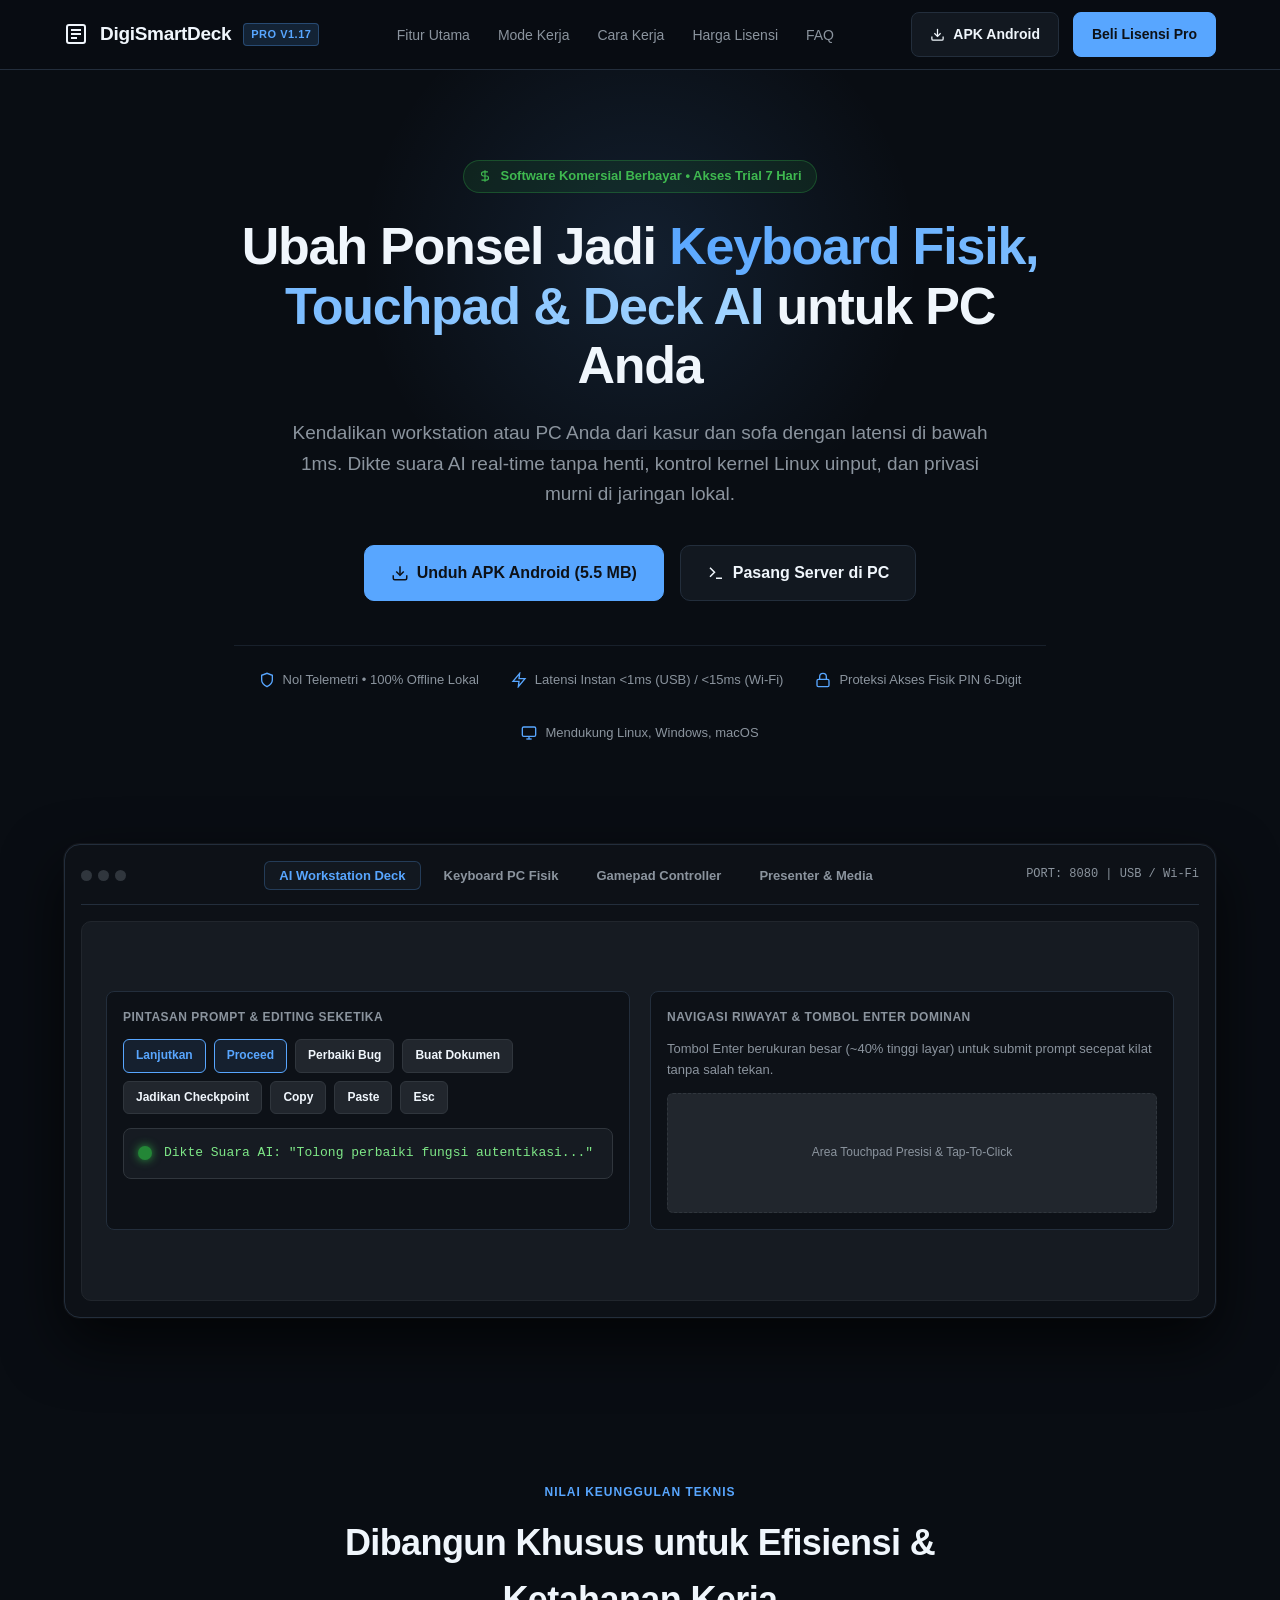
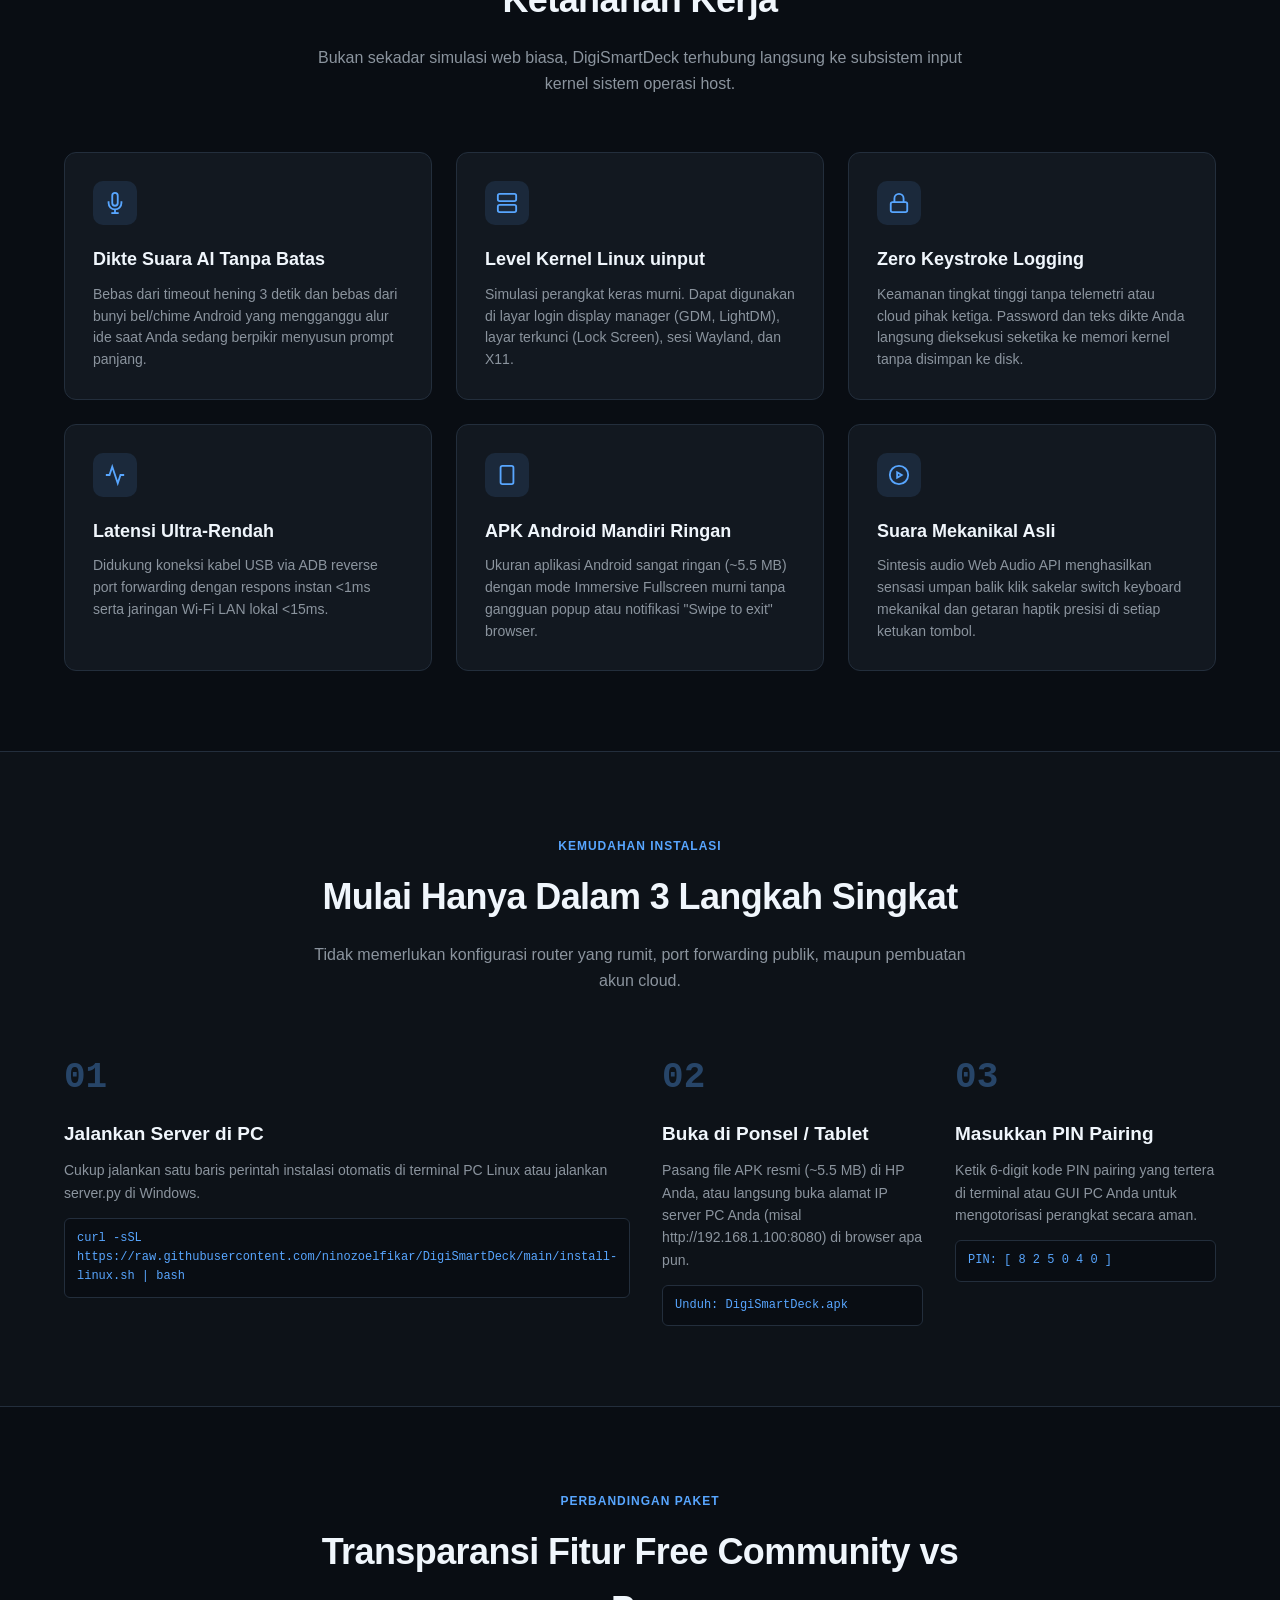
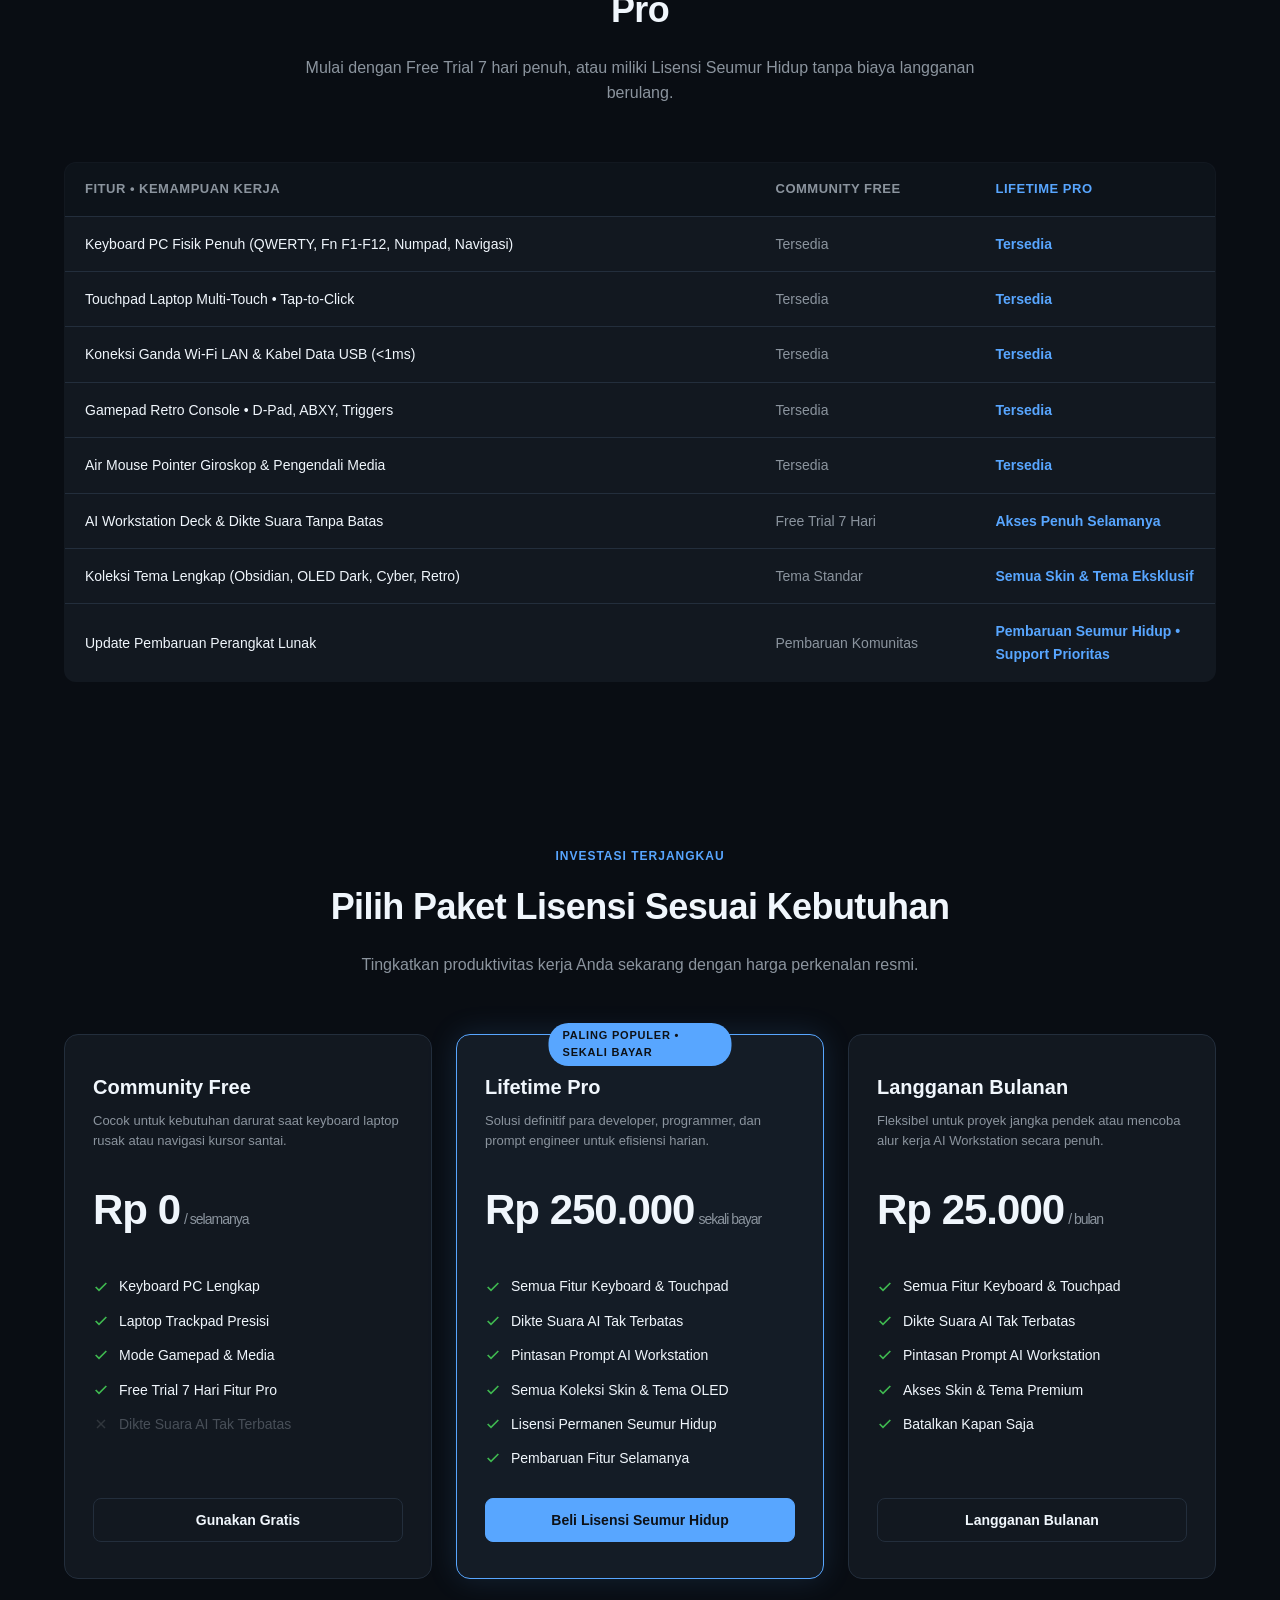
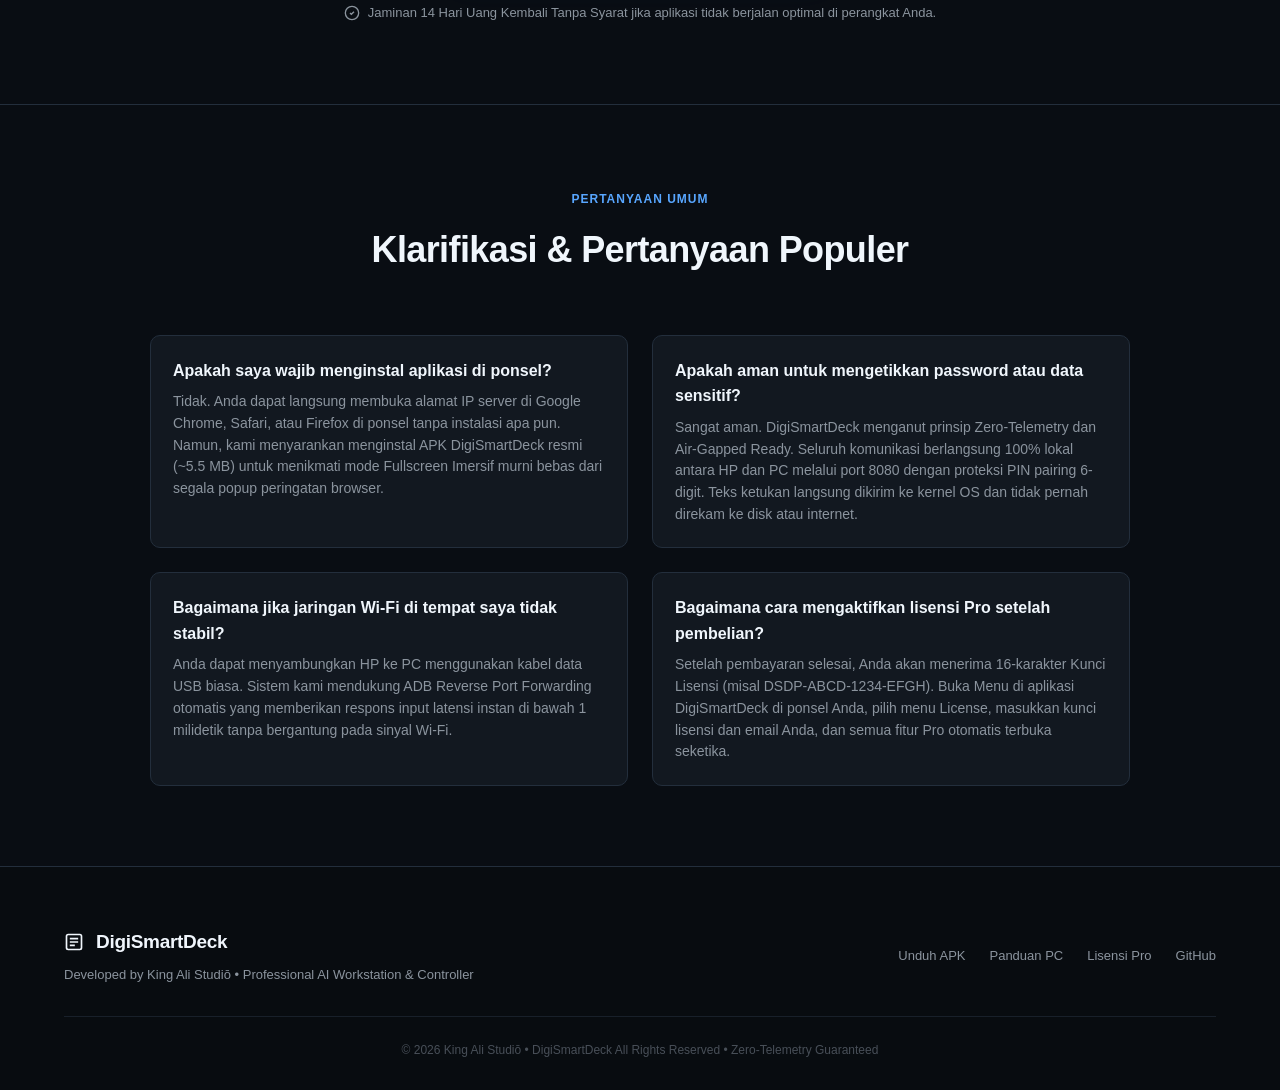
==== landing/index.html @ e86df698 "feat(landing): create commercial landing page and routes for MVP launch" ====
<!DOCTYPE html>
<html lang="id">
<head>
  <meta charset="utf-8">
  <meta name="viewport" content="width=device-width, initial-scale=1.0">
  <title>DigiSmartDeck - AI Workstation &amp; Hardware Controller PC</title>
  <meta name="description" content="Ubah ponsel dan tablet Anda menjadi keyboard fisik, trackpad presisi, gamepad, dan deck AI Workstation untuk PC dengan latensi di bawah 1ms.">
  <link rel="icon" type="image/png" href="/static/icon-192.png">
  <style>
    :root {
      --bg: #090d13;
      --bg-card: #121820;
      --bg-card-hover: #16202c;
      --bg-input: #0d131a;
      --border: #232e3c;
      --border-accent: rgba(88, 166, 255, 0.4);
      --text: #f0f6fc;
      --text-muted: #8b949e;
      --accent: #58a6ff;
      --accent-hover: #79b8ff;
      --accent-glow: rgba(88, 166, 255, 0.25);
      --success: #238636;
      --success-hover: #2ea043;
      --gold: #d29922;
      --font: -apple-system, BlinkMacSystemFont, "Segoe UI", Roboto, Helvetica, Arial, sans-serif;
      --font-mono: ui-monospace, SFMono-Regular, "SF Mono", Menlo, Consolas, monospace;
    }

    * {
      box-sizing: border-box;
      margin: 0;
      padding: 0;
    }

    body {
      background-color: var(--bg);
      color: var(--text);
      font-family: var(--font);
      line-height: 1.6;
      overflow-x: hidden;
      -webkit-font-smoothing: antialiased;
    }

    /* Container */
    .container {
      width: 100%;
      max-width: 1200px;
      margin: 0 auto;
      padding: 0 24px;
    }

    /* Navigation */
    .navbar {
      position: sticky;
      top: 0;
      z-index: 100;
      background: rgba(9, 13, 19, 0.85);
      backdrop-filter: blur(12px);
      border-bottom: 1px solid var(--border);
      height: 70px;
      display: flex;
      align-items: center;
    }

    .nav-inner {
      display: flex;
      justify-content: space-between;
      align-items: center;
      width: 100%;
    }

    .brand {
      display: flex;
      align-items: center;
      gap: 12px;
      text-decoration: none;
      color: var(--text);
      font-weight: 800;
      font-size: 19px;
      letter-spacing: -0.3px;
    }

    .brand-badge {
      font-size: 11px;
      font-weight: 700;
      text-transform: uppercase;
      background: rgba(88, 166, 255, 0.15);
      color: var(--accent);
      border: 1px solid rgba(88, 166, 255, 0.3);
      padding: 2px 7px;
      border-radius: 4px;
      letter-spacing: 0.5px;
    }

    .nav-links {
      display: flex;
      align-items: center;
      gap: 28px;
      list-style: none;
    }

    .nav-links a {
      color: var(--text-muted);
      text-decoration: none;
      font-size: 14px;
      font-weight: 500;
      transition: color 0.15s ease;
    }

    .nav-links a:hover {
      color: var(--text);
    }

    .nav-actions {
      display: flex;
      align-items: center;
      gap: 14px;
    }

    /* Buttons */
    .btn {
      display: inline-flex;
      align-items: center;
      justify-content: center;
      gap: 8px;
      font-size: 14px;
      font-weight: 600;
      border-radius: 8px;
      padding: 10px 18px;
      cursor: pointer;
      text-decoration: none;
      transition: all 0.15s ease;
      white-space: nowrap;
      border: 1px solid transparent;
    }

    .btn-primary {
      background: var(--accent);
      color: #0d1117;
      border-color: var(--accent);
    }

    .btn-primary:hover {
      background: var(--accent-hover);
      box-shadow: 0 0 16px var(--accent-glow);
    }

    .btn-success {
      background: var(--success);
      color: #ffffff;
      border-color: rgba(240, 246, 252, 0.1);
    }

    .btn-success:hover {
      background: var(--success-hover);
    }

    .btn-secondary {
      background: var(--bg-card);
      color: var(--text);
      border-color: var(--border);
    }

    .btn-secondary:hover {
      background: var(--bg-card-hover);
      border-color: #3b4b5e;
    }

    .btn-lg {
      padding: 14px 26px;
      font-size: 16px;
      border-radius: 10px;
    }

    /* Hero Section */
    .hero {
      padding: 90px 0 60px;
      text-align: center;
      position: relative;
    }

    .hero-glow {
      position: absolute;
      top: 0;
      left: 50%;
      transform: translateX(-50%);
      width: 700px;
      height: 380px;
      background: radial-gradient(circle, rgba(88, 166, 255, 0.12) 0%, rgba(9, 13, 19, 0) 70%);
      pointer-events: none;
      z-index: 0;
    }

    .hero-content {
      position: relative;
      z-index: 1;
      max-width: 860px;
      margin: 0 auto;
    }

    .hero-tag {
      display: inline-flex;
      align-items: center;
      gap: 8px;
      background: rgba(35, 134, 54, 0.15);
      border: 1px solid rgba(46, 160, 67, 0.35);
      color: #3fb950;
      padding: 5px 14px;
      border-radius: 20px;
      font-size: 13px;
      font-weight: 600;
      margin-bottom: 24px;
    }

    .hero-title {
      font-size: 52px;
      line-height: 1.15;
      font-weight: 800;
      letter-spacing: -1.2px;
      margin-bottom: 22px;
    }

    .hero-title span {
      background: linear-gradient(135deg, #58a6ff 0%, #a5d6ff 100%);
      -webkit-background-clip: text;
      -webkit-text-fill-color: transparent;
    }

    .hero-desc {
      font-size: 19px;
      line-height: 1.6;
      color: var(--text-muted);
      margin-bottom: 36px;
      max-width: 720px;
      margin-left: auto;
      margin-right: auto;
    }

    .hero-cta-group {
      display: flex;
      align-items: center;
      justify-content: center;
      gap: 16px;
      flex-wrap: wrap;
      margin-bottom: 44px;
    }

    .hero-trust-bar {
      display: flex;
      align-items: center;
      justify-content: center;
      gap: 32px;
      flex-wrap: wrap;
      padding-top: 24px;
      border-top: 1px solid rgba(35, 46, 60, 0.6);
    }

    .trust-item {
      display: flex;
      align-items: center;
      gap: 8px;
      font-size: 13px;
      font-weight: 500;
      color: var(--text-muted);
    }

    .trust-item svg {
      color: var(--accent);
      flex-shrink: 0;
    }

    /* Product Showcase Mockup */
    .showcase {
      padding: 40px 0 80px;
    }

    .mockup-container {
      background: #0d1117;
      border: 1px solid var(--border);
      border-radius: 16px;
      padding: 16px;
      box-shadow: 0 24px 60px rgba(0, 0, 0, 0.7), 0 0 0 1px rgba(255, 255, 255, 0.05);
      position: relative;
    }

    .mockup-header {
      display: flex;
      align-items: center;
      justify-content: space-between;
      border-bottom: 1px solid var(--border);
      padding-bottom: 14px;
      margin-bottom: 16px;
      flex-wrap: wrap;
      gap: 12px;
    }

    .mockup-dots {
      display: flex;
      gap: 6px;
    }

    .mockup-dot {
      width: 11px;
      height: 11px;
      border-radius: 50%;
      background: #30363d;
    }

    .mockup-tabs {
      display: flex;
      gap: 8px;
    }

    .mockup-tab-btn {
      background: transparent;
      border: 1px solid transparent;
      color: var(--text-muted);
      padding: 6px 14px;
      border-radius: 6px;
      font-size: 13px;
      font-weight: 600;
      cursor: pointer;
      transition: all 0.15s ease;
    }

    .mockup-tab-btn.active, .mockup-tab-btn:hover {
      background: var(--bg-card);
      border-color: var(--border);
      color: var(--text);
    }

    .mockup-tab-btn.active {
      color: var(--accent);
      border-color: var(--accent-glow);
    }

    .mockup-screen {
      background: #161b22;
      border: 1px solid #21262d;
      border-radius: 10px;
      padding: 24px;
      min-height: 380px;
      display: flex;
      flex-direction: column;
      justify-content: center;
    }

    .preview-card {
      display: none;
      animation: fadeIn 0.25s ease forwards;
    }

    .preview-card.active {
      display: block;
    }

    @keyframes fadeIn {
      from { opacity: 0; transform: translateY(6px); }
      to { opacity: 1; transform: translateY(0); }
    }

    /* Grid Mockup Layouts */
    .deck-grid-ai {
      display: grid;
      grid-template-columns: 1fr 1fr;
      gap: 20px;
    }

    .ai-col-box {
      background: #0d1117;
      border: 1px solid var(--border);
      border-radius: 8px;
      padding: 16px;
    }

    .ai-box-title {
      font-size: 12px;
      font-weight: 700;
      text-transform: uppercase;
      letter-spacing: 0.5px;
      color: var(--text-muted);
      margin-bottom: 12px;
    }

    .prompt-pills {
      display: flex;
      flex-wrap: wrap;
      gap: 8px;
    }

    .prompt-pill {
      background: #21262d;
      border: 1px solid #30363d;
      color: var(--text);
      font-size: 12px;
      font-weight: 600;
      padding: 6px 12px;
      border-radius: 6px;
    }

    .prompt-pill.accent {
      border-color: var(--accent);
      color: var(--accent);
      background: rgba(88, 166, 255, 0.1);
    }

    .voice-meter-box {
      display: flex;
      align-items: center;
      gap: 12px;
      background: #161b22;
      border: 1px solid #30363d;
      border-radius: 8px;
      padding: 14px;
      margin-top: 14px;
    }

    .voice-indicator {
      width: 14px;
      height: 14px;
      border-radius: 50%;
      background: #238636;
      box-shadow: 0 0 10px #2ea043;
    }

    .voice-text {
      font-size: 13px;
      font-family: var(--font-mono);
      color: #7ee787;
    }

    /* Value Pillars Section */
    .features-section {
      padding: 80px 0;
    }

    .section-header {
      text-align: center;
      max-width: 680px;
      margin: 0 auto 56px;
    }

    .section-badge {
      font-size: 12px;
      font-weight: 700;
      text-transform: uppercase;
      letter-spacing: 1px;
      color: var(--accent);
      margin-bottom: 12px;
      display: inline-block;
    }

    .section-title {
      font-size: 36px;
      font-weight: 800;
      letter-spacing: -0.6px;
      margin-bottom: 16px;
    }

    .section-desc {
      font-size: 16px;
      color: var(--text-muted);
    }

    .features-grid {
      display: grid;
      grid-template-columns: repeat(3, 1fr);
      gap: 24px;
    }

    .feature-card {
      background: var(--bg-card);
      border: 1px solid var(--border);
      border-radius: 12px;
      padding: 28px;
      transition: all 0.2s ease;
    }

    .feature-card:hover {
      background: var(--bg-card-hover);
      border-color: var(--border-accent);
      transform: translateY(-3px);
    }

    .feature-icon-wrapper {
      width: 44px;
      height: 44px;
      border-radius: 10px;
      background: rgba(88, 166, 255, 0.12);
      color: var(--accent);
      display: flex;
      align-items: center;
      justify-content: center;
      margin-bottom: 20px;
    }

    .feature-card-title {
      font-size: 18px;
      font-weight: 700;
      margin-bottom: 10px;
    }

    .feature-card-desc {
      font-size: 14px;
      color: var(--text-muted);
      line-height: 1.55;
    }

    /* How It Works */
    .steps-section {
      padding: 80px 0;
      background: #0d1218;
      border-top: 1px solid var(--border);
      border-bottom: 1px solid var(--border);
    }

    .steps-grid {
      display: grid;
      grid-template-columns: repeat(3, 1fr);
      gap: 32px;
    }

    .step-card {
      position: relative;
    }

    .step-number {
      font-size: 36px;
      font-weight: 900;
      color: rgba(88, 166, 255, 0.35);
      margin-bottom: 12px;
      font-family: var(--font-mono);
    }

    .step-title {
      font-size: 19px;
      font-weight: 700;
      margin-bottom: 10px;
    }

    .step-desc {
      font-size: 14px;
      color: var(--text-muted);
      margin-bottom: 14px;
    }

    .step-code {
      background: #090d13;
      border: 1px solid var(--border);
      border-radius: 6px;
      padding: 10px 12px;
      font-family: var(--font-mono);
      font-size: 12px;
      color: var(--accent);
      display: flex;
      align-items: center;
      justify-content: space-between;
    }

    /* Comparison Table */
    .matrix-section {
      padding: 80px 0;
    }

    .matrix-table {
      width: 100%;
      border-collapse: collapse;
      margin-top: 32px;
      background: var(--bg-card);
      border: 1px solid var(--border);
      border-radius: 12px;
      overflow: hidden;
    }

    .matrix-table th, .matrix-table td {
      padding: 16px 20px;
      text-align: left;
      border-bottom: 1px solid var(--border);
      font-size: 14px;
    }

    .matrix-table th {
      background: #0d131a;
      font-weight: 700;
      font-size: 13px;
      text-transform: uppercase;
      letter-spacing: 0.5px;
      color: var(--text-muted);
    }

    .matrix-table tr:last-child td {
      border-bottom: none;
    }

    .matrix-table .col-free {
      color: var(--text-muted);
      width: 220px;
    }

    .matrix-table .col-pro {
      color: var(--accent);
      font-weight: 600;
      width: 240px;
    }

    /* Pricing Section */
    .pricing-section {
      padding: 80px 0;
    }

    .pricing-grid {
      display: grid;
      grid-template-columns: repeat(3, 1fr);
      gap: 24px;
      align-items: stretch;
    }

    .pricing-card {
      background: var(--bg-card);
      border: 1px solid var(--border);
      border-radius: 14px;
      padding: 36px 28px;
      display: flex;
      flex-direction: column;
      position: relative;
      transition: all 0.2s ease;
    }

    .pricing-card.featured {
      border-color: var(--accent);
      box-shadow: 0 0 30px rgba(88, 166, 255, 0.15);
      background: #141c26;
    }

    .featured-badge {
      position: absolute;
      top: -12px;
      left: 50%;
      transform: translateX(-50%);
      background: var(--accent);
      color: #0d1117;
      font-size: 11px;
      font-weight: 800;
      text-transform: uppercase;
      letter-spacing: 0.8px;
      padding: 4px 14px;
      border-radius: 20px;
    }

    .pricing-plan-name {
      font-size: 20px;
      font-weight: 700;
      margin-bottom: 8px;
    }

    .pricing-plan-desc {
      font-size: 13px;
      color: var(--text-muted);
      margin-bottom: 24px;
      min-height: 40px;
    }

    .pricing-price {
      font-size: 42px;
      font-weight: 900;
      letter-spacing: -1px;
      margin-bottom: 4px;
      display: flex;
      align-items: baseline;
      gap: 4px;
    }

    .pricing-period {
      font-size: 14px;
      font-weight: 500;
      color: var(--text-muted);
    }

    .pricing-features {
      list-style: none;
      margin: 28px 0;
      display: flex;
      flex-direction: column;
      gap: 12px;
      flex-grow: 1;
    }

    .pricing-features li {
      display: flex;
      align-items: center;
      gap: 10px;
      font-size: 14px;
      color: var(--text);
    }

    .pricing-features li svg {
      color: #3fb950;
      flex-shrink: 0;
    }

    .pricing-features li.disabled {
      color: #484f58;
    }

    .pricing-features li.disabled svg {
      color: #30363d;
    }

    .guarantee-note {
      text-align: center;
      font-size: 13px;
      color: var(--text-muted);
      margin-top: 24px;
      display: flex;
      align-items: center;
      justify-content: center;
      gap: 8px;
    }

    /* FAQ Section */
    .faq-section {
      padding: 80px 0;
      border-top: 1px solid var(--border);
    }

    .faq-grid {
      display: grid;
      grid-template-columns: 1fr 1fr;
      gap: 24px;
      max-width: 980px;
      margin: 0 auto;
    }

    .faq-item {
      background: var(--bg-card);
      border: 1px solid var(--border);
      border-radius: 10px;
      padding: 22px;
    }

    .faq-question {
      font-size: 16px;
      font-weight: 700;
      margin-bottom: 8px;
      color: var(--text);
    }

    .faq-answer {
      font-size: 14px;
      color: var(--text-muted);
      line-height: 1.55;
    }

    /* Footer */
    .footer {
      background: #080c10;
      border-top: 1px solid var(--border);
      padding: 60px 0 30px;
    }

    .footer-inner {
      display: flex;
      justify-content: space-between;
      align-items: center;
      flex-wrap: wrap;
      gap: 20px;
      padding-bottom: 30px;
      border-bottom: 1px solid rgba(35, 46, 60, 0.6);
    }

    .footer-copy {
      font-size: 13px;
      color: var(--text-muted);
    }

    .footer-links {
      display: flex;
      gap: 24px;
    }

    .footer-links a {
      color: var(--text-muted);
      text-decoration: none;
      font-size: 13px;
      transition: color 0.15s ease;
    }

    .footer-links a:hover {
      color: var(--text);
    }

    .footer-bottom {
      padding-top: 24px;
      text-align: center;
      font-size: 12px;
      color: #484f58;
    }

    /* Responsive */
    @media (max-width: 900px) {
      .hero-title { font-size: 38px; }
      .features-grid { grid-template-columns: 1fr; }
      .steps-grid { grid-template-columns: 1fr; }
      .pricing-grid { grid-template-columns: 1fr; }
      .deck-grid-ai { grid-template-columns: 1fr; }
      .faq-grid { grid-template-columns: 1fr; }
      .nav-links { display: none; }
    }
  </style>
</head>
<body>

  <!-- Navigation -->
  <nav class="navbar">
    <div class="container nav-inner">
      <a href="/" class="brand">
        <svg width="24" height="24" viewBox="0 0 24 24" fill="none" stroke="currentColor" stroke-width="2"><rect width="18" height="18" x="3" y="3" rx="2"/><path d="M7 8h10M7 12h10M7 16h6"/></svg>
        DigiSmartDeck
        <span class="brand-badge">PRO V1.17</span>
      </a>

      <ul class="nav-links">
        <li><a href="#features">Fitur Utama</a></li>
        <li><a href="#modes">Mode Kerja</a></li>
        <li><a href="#cara-kerja">Cara Kerja</a></li>
        <li><a href="#pricing">Harga Lisensi</a></li>
        <li><a href="#faq">FAQ</a></li>
      </ul>

      <div class="nav-actions">
        <a href="/download/apk" class="btn btn-secondary" title="Unduh Aplikasi Android Resmi (~5.5 MB)">
          <svg width="15" height="15" viewBox="0 0 24 24" fill="none" stroke="currentColor" stroke-width="2"><path d="M21 15v4a2 2 0 0 1-2 2H5a2 2 0 0 1-2-2v-4"/><polyline points="7 10 12 15 17 10"/><line x1="12" x2="12" y1="15" y2="3"/></svg>
          APK Android
        </a>
        <a href="#pricing" class="btn btn-primary">
          Beli Lisensi Pro
        </a>
      </div>
    </div>
  </nav>

  <!-- Hero Section -->
  <header class="hero">
    <div class="hero-glow"></div>
    <div class="container hero-content">
      <div class="hero-tag">
        <svg width="14" height="14" viewBox="0 0 24 24" fill="none" stroke="currentColor" stroke-width="2"><path d="M12 2v20M17 5H9.5a3.5 3.5 0 0 0 0 7h5a3.5 3.5 0 0 1 0 7H6"/></svg>
        Software Komersial Berbayar &bull; Akses Trial 7 Hari
      </div>

      <h1 class="hero-title">
        Ubah Ponsel Jadi <span>Keyboard Fisik, Touchpad &amp; Deck AI</span> untuk PC Anda
      </h1>

      <p class="hero-desc">
        Kendalikan workstation atau PC Anda dari kasur dan sofa dengan latensi di bawah 1ms. Dikte suara AI real-time tanpa henti, kontrol kernel Linux uinput, dan privasi murni di jaringan lokal.
      </p>

      <div class="hero-cta-group">
        <a href="/download/apk" class="btn btn-primary btn-lg" id="btn-hero-apk">
          <svg width="18" height="18" viewBox="0 0 24 24" fill="none" stroke="currentColor" stroke-width="2"><path d="M21 15v4a2 2 0 0 1-2 2H5a2 2 0 0 1-2-2v-4"/><polyline points="7 10 12 15 17 10"/><line x1="12" x2="12" y1="15" y2="3"/></svg>
          Unduh APK Android (5.5 MB)
        </a>
        <a href="#cara-kerja" class="btn btn-secondary btn-lg">
          <svg width="18" height="18" viewBox="0 0 24 24" fill="none" stroke="currentColor" stroke-width="2"><polyline points="4 17 10 11 4 5"/><line x1="12" x2="20" y1="19" y2="19"/></svg>
          Pasang Server di PC
        </a>
      </div>

      <div class="hero-trust-bar">
        <div class="trust-item">
          <svg width="16" height="16" viewBox="0 0 24 24" fill="none" stroke="currentColor" stroke-width="2"><path d="M12 22s8-4 8-10V5l-8-3-8 3v7c0 6 8 10 8 10z"/></svg>
          Nol Telemetri &bull; 100% Offline Lokal
        </div>
        <div class="trust-item">
          <svg width="16" height="16" viewBox="0 0 24 24" fill="none" stroke="currentColor" stroke-width="2"><polygon points="13 2 3 14 12 14 11 22 21 10 12 10 13 2"/></svg>
          Latensi Instan &lt;1ms (USB) / &lt;15ms (Wi-Fi)
        </div>
        <div class="trust-item">
          <svg width="16" height="16" viewBox="0 0 24 24" fill="none" stroke="currentColor" stroke-width="2"><rect width="18" height="11" x="3" y="11" rx="2" ry="2"/><path d="M7 11V7a5 5 0 0 1 10 0v4"/></svg>
          Proteksi Akses Fisik PIN 6-Digit
        </div>
        <div class="trust-item">
          <svg width="16" height="16" viewBox="0 0 24 24" fill="none" stroke="currentColor" stroke-width="2"><rect width="20" height="14" x="2" y="3" rx="2"/><line x1="8" x2="16" y1="21" y2="21"/><line x1="12" x2="12" y1="17" y2="21"/></svg>
          Mendukung Linux, Windows, macOS
        </div>
      </div>
    </div>
  </header>

  <!-- Interactive Product Showcase -->
  <section class="showcase" id="modes">
    <div class="container">
      <div class="mockup-container">
        <div class="mockup-header">
          <div class="mockup-dots">
            <span class="mockup-dot"></span>
            <span class="mockup-dot"></span>
            <span class="mockup-dot"></span>
          </div>

          <div class="mockup-tabs">
            <button type="button" class="mockup-tab-btn active" data-tab="tab-ai">AI Workstation Deck</button>
            <button type="button" class="mockup-tab-btn" data-tab="tab-kb">Keyboard PC Fisik</button>
            <button type="button" class="mockup-tab-btn" data-tab="tab-game">Gamepad Controller</button>
            <button type="button" class="mockup-tab-btn" data-tab="tab-media">Presenter &amp; Media</button>
          </div>

          <div style="font-size:12px; color:var(--text-muted); font-family:var(--font-mono);">
            PORT: 8080 | USB / Wi-Fi
          </div>
        </div>

        <div class="mockup-screen">
          <!-- Tab 1: AI Workstation -->
          <div class="preview-card active" id="tab-ai">
            <div class="deck-grid-ai">
              <div class="ai-col-box">
                <div class="ai-box-title">Pintasan Prompt &amp; Editing Seketika</div>
                <div class="prompt-pills">
                  <span class="prompt-pill accent">Lanjutkan</span>
                  <span class="prompt-pill accent">Proceed</span>
                  <span class="prompt-pill">Perbaiki Bug</span>
                  <span class="prompt-pill">Buat Dokumen</span>
                  <span class="prompt-pill">Jadikan Checkpoint</span>
                  <span class="prompt-pill">Copy</span>
                  <span class="prompt-pill">Paste</span>
                  <span class="prompt-pill">Esc</span>
                </div>
                <div class="voice-meter-box">
                  <div class="voice-indicator"></div>
                  <div class="voice-text">Dikte Suara AI: "Tolong perbaiki fungsi autentikasi..."</div>
                </div>
              </div>

              <div class="ai-col-box" style="display:flex; flex-direction:column; justify-content:space-between;">
                <div>
                  <div class="ai-box-title">Navigasi Riwayat &amp; Tombol Enter Dominan</div>
                  <p style="font-size:13px; color:var(--text-muted); margin-bottom:12px;">
                    Tombol Enter berukuran besar (~40% tinggi layar) untuk submit prompt secepat kilat tanpa salah tekan.
                  </p>
                </div>
                <div style="background:#21262d; border-radius:6px; height:120px; border:1px dashed #30363d; display:flex; align-items:center; justify-content:center; color:var(--text-muted); font-size:12px;">
                  Area Touchpad Presisi &amp; Tap-To-Click
                </div>
              </div>
            </div>
          </div>

          <!-- Tab 2: Keyboard PC -->
          <div class="preview-card" id="tab-kb">
            <div style="text-align:center; padding:30px 10px;">
              <h3 style="font-size:20px; font-weight:700; margin-bottom:10px;">Tata Letak Keyboard Fisik PC 100% Lengkap</h3>
              <p style="font-size:14px; color:var(--text-muted); max-width:600px; margin:0 auto 20px;">
                Mencakup baris tombol fungsi F1 hingga F12, tombol panah navigasi, numpad angka akuntansi, tombol Ctrl, Alt, Win, Tab, Esc, dan Caps Lock status hardware.
              </p>
              <div style="display:inline-flex; gap:10px; flex-wrap:wrap; justify-content:center;">
                <span class="prompt-pill">F1 - F12 Function Row</span>
                <span class="prompt-pill">Numpad Angka Dedikasi</span>
                <span class="prompt-pill">Nav Cluster (Home, End, PgUp, PgDn)</span>
                <span class="prompt-pill">Kombinasi Ctrl+C, Ctrl+V, Alt+Tab</span>
              </div>
            </div>
          </div>

          <!-- Tab 3: Gamepad -->
          <div class="preview-card" id="tab-game">
            <div style="text-align:center; padding:30px 10px;">
              <h3 style="font-size:20px; font-weight:700; margin-bottom:10px;">Konsol Gamepad &bull; Respons Latensi Rendah</h3>
              <p style="font-size:14px; color:var(--text-muted); max-width:600px; margin:0 auto 20px;">
                D-Pad arah 8-way, tombol aksi ABXY, bumper L1/R1, trigger analog L2/R2, dan mode tembak cepat Turbo untuk emulator retro dan game PC.
              </p>
              <div style="display:inline-flex; gap:10px; flex-wrap:wrap; justify-content:center;">
                <span class="prompt-pill">D-Pad 8 Arah</span>
                <span class="prompt-pill">Tombol ABXY Responsif</span>
                <span class="prompt-pill">Shoulder Trigger L1/L2/R1/R2</span>
                <span class="prompt-pill">Mode Turbo Otomatis</span>
              </div>
            </div>
          </div>

          <!-- Tab 4: Presenter -->
          <div class="preview-card" id="tab-media">
            <div style="text-align:center; padding:30px 10px;">
              <h3 style="font-size:20px; font-weight:700; margin-bottom:10px;">Pointer Presentasi Gyro &amp; Pengendali Media PC</h3>
              <p style="font-size:14px; color:var(--text-muted); max-width:600px; margin:0 auto 20px;">
                Arahkan kursor mouse PC di udara cukup dengan menggerakkan HP (sensor giroskop). Kontrol slide PowerPoint/Keynote dan volume audio YouTube/Spotify.
              </p>
              <div style="display:inline-flex; gap:10px; flex-wrap:wrap; justify-content:center;">
                <span class="prompt-pill">Air Mouse Giroskop</span>
                <span class="prompt-pill">Navigasi Slide &bull; Layar Hitam (B)</span>
                <span class="prompt-pill">Volume, Mute, Play/Pause Media</span>
                <span class="prompt-pill">Canvas Drawing &bull; Anotasi Coretan</span>
              </div>
            </div>
          </div>
        </div>
      </div>
    </div>
  </section>

  <!-- Core Features / Value Pillars -->
  <section class="features-section" id="features">
    <div class="container">
      <div class="section-header">
        <span class="section-badge">Nilai Keunggulan Teknis</span>
        <h2 class="section-title">Dibangun Khusus untuk Efisiensi &amp; Ketahanan Kerja</h2>
        <p class="section-desc">Bukan sekadar simulasi web biasa, DigiSmartDeck terhubung langsung ke subsistem input kernel sistem operasi host.</p>
      </div>

      <div class="features-grid">
        <div class="feature-card">
          <div class="feature-icon-wrapper">
            <svg width="22" height="22" viewBox="0 0 24 24" fill="none" stroke="currentColor" stroke-width="2"><path d="M12 1a3 3 0 0 0-3 3v8a3 3 0 0 0 6 0V4a3 3 0 0 0-3-3z"/><path d="M19 10v2a7 7 0 0 1-14 0v-2"/><line x1="12" x2="12" y1="19" y2="23"/><line x1="8" x2="16" y1="23" y2="23"/></svg>
          </div>
          <h3 class="feature-card-title">Dikte Suara AI Tanpa Batas</h3>
          <p class="feature-card-desc">
            Bebas dari timeout hening 3 detik dan bebas dari bunyi bel/chime Android yang mengganggu alur ide saat Anda sedang berpikir menyusun prompt panjang.
          </p>
        </div>

        <div class="feature-card">
          <div class="feature-icon-wrapper">
            <svg width="22" height="22" viewBox="0 0 24 24" fill="none" stroke="currentColor" stroke-width="2"><rect width="20" height="8" x="2" y="2" rx="2" ry="2"/><rect width="20" height="8" x="2" y="14" rx="2" ry="2"/><line x1="6" x2="6.01" y1="6" y2="6"/><line x1="6" x2="6.01" y1="18" y2="18"/></svg>
          </div>
          <h3 class="feature-card-title">Level Kernel Linux uinput</h3>
          <p class="feature-card-desc">
            Simulasi perangkat keras murni. Dapat digunakan di layar login display manager (GDM, LightDM), layar terkunci (Lock Screen), sesi Wayland, dan X11.
          </p>
        </div>

        <div class="feature-card">
          <div class="feature-icon-wrapper">
            <svg width="22" height="22" viewBox="0 0 24 24" fill="none" stroke="currentColor" stroke-width="2"><rect width="18" height="11" x="3" y="11" rx="2" ry="2"/><path d="M7 11V7a5 5 0 0 1 10 0v4"/></svg>
          </div>
          <h3 class="feature-card-title">Zero Keystroke Logging</h3>
          <p class="feature-card-desc">
            Keamanan tingkat tinggi tanpa telemetri atau cloud pihak ketiga. Password dan teks dikte Anda langsung dieksekusi seketika ke memori kernel tanpa disimpan ke disk.
          </p>
        </div>

        <div class="feature-card">
          <div class="feature-icon-wrapper">
            <svg width="22" height="22" viewBox="0 0 24 24" fill="none" stroke="currentColor" stroke-width="2"><polyline points="22 12 18 12 15 21 9 3 6 12 2 12"/></svg>
          </div>
          <h3 class="feature-card-title">Latensi Ultra-Rendah</h3>
          <p class="feature-card-desc">
            Didukung koneksi kabel USB via ADB reverse port forwarding dengan respons instan &lt;1ms serta jaringan Wi-Fi LAN lokal &lt;15ms.
          </p>
        </div>

        <div class="feature-card">
          <div class="feature-icon-wrapper">
            <svg width="22" height="22" viewBox="0 0 24 24" fill="none" stroke="currentColor" stroke-width="2"><rect width="14" height="20" x="5" y="2" rx="2" ry="2"/><line x1="12" x2="12.01" y1="18" y2="18"/></svg>
          </div>
          <h3 class="feature-card-title">APK Android Mandiri Ringan</h3>
          <p class="feature-card-desc">
            Ukuran aplikasi Android sangat ringan (~5.5 MB) dengan mode Immersive Fullscreen murni tanpa gangguan popup atau notifikasi "Swipe to exit" browser.
          </p>
        </div>

        <div class="feature-card">
          <div class="feature-icon-wrapper">
            <svg width="22" height="22" viewBox="0 0 24 24" fill="none" stroke="currentColor" stroke-width="2"><circle cx="12" cy="12" r="10"/><path d="m10 15 5-3-5-3v6Z"/></svg>
          </div>
          <h3 class="feature-card-title">Suara Mekanikal Asli</h3>
          <p class="feature-card-desc">
            Sintesis audio Web Audio API menghasilkan sensasi umpan balik klik sakelar switch keyboard mekanikal dan getaran haptik presisi di setiap ketukan tombol.
          </p>
        </div>
      </div>
    </div>
  </section>

  <!-- How It Works -->
  <section class="steps-section" id="cara-kerja">
    <div class="container">
      <div class="section-header">
        <span class="section-badge">Kemudahan Instalasi</span>
        <h2 class="section-title">Mulai Hanya Dalam 3 Langkah Singkat</h2>
        <p class="section-desc">Tidak memerlukan konfigurasi router yang rumit, port forwarding publik, maupun pembuatan akun cloud.</p>
      </div>

      <div class="steps-grid">
        <div class="step-card">
          <div class="step-number">01</div>
          <h3 class="step-title">Jalankan Server di PC</h3>
          <p class="step-desc">Cukup jalankan satu baris perintah instalasi otomatis di terminal PC Linux atau jalankan server.py di Windows.</p>
          <div class="step-code">
            <span>curl -sSL https://raw.githubusercontent.com/ninozoelfikar/DigiSmartDeck/main/install-linux.sh | bash</span>
          </div>
        </div>

        <div class="step-card">
          <div class="step-number">02</div>
          <h3 class="step-title">Buka di Ponsel / Tablet</h3>
          <p class="step-desc">Pasang file APK resmi (~5.5 MB) di HP Anda, atau langsung buka alamat IP server PC Anda (misal http://192.168.1.100:8080) di browser apa pun.</p>
          <div class="step-code">
            <span>Unduh: DigiSmartDeck.apk</span>
          </div>
        </div>

        <div class="step-card">
          <div class="step-number">03</div>
          <h3 class="step-title">Masukkan PIN Pairing</h3>
          <p class="step-desc">Ketik 6-digit kode PIN pairing yang tertera di terminal atau GUI PC Anda untuk mengotorisasi perangkat secara aman.</p>
          <div class="step-code">
            <span>PIN: [ 8 2 5 0 4 0 ]</span>
          </div>
        </div>
      </div>
    </div>
  </section>

  <!-- Free vs Pro Comparison Matrix -->
  <section class="matrix-section">
    <div class="container">
      <div class="section-header">
        <span class="section-badge">Perbandingan Paket</span>
        <h2 class="section-title">Transparansi Fitur Free Community vs Pro</h2>
        <p class="section-desc">Mulai dengan Free Trial 7 hari penuh, atau miliki Lisensi Seumur Hidup tanpa biaya langganan berulang.</p>
      </div>

      <table class="matrix-table">
        <thead>
          <tr>
            <th>Fitur &bull; Kemampuan Kerja</th>
            <th class="col-free">Community Free</th>
            <th class="col-pro">Lifetime Pro</th>
          </tr>
        </thead>
        <tbody>
          <tr>
            <td>Keyboard PC Fisik Penuh (QWERTY, Fn F1-F12, Numpad, Navigasi)</td>
            <td class="col-free">Tersedia</td>
            <td class="col-pro">Tersedia</td>
          </tr>
          <tr>
            <td>Touchpad Laptop Multi-Touch &bull; Tap-to-Click</td>
            <td class="col-free">Tersedia</td>
            <td class="col-pro">Tersedia</td>
          </tr>
          <tr>
            <td>Koneksi Ganda Wi-Fi LAN &amp; Kabel Data USB (&lt;1ms)</td>
            <td class="col-free">Tersedia</td>
            <td class="col-pro">Tersedia</td>
          </tr>
          <tr>
            <td>Gamepad Retro Console &bull; D-Pad, ABXY, Triggers</td>
            <td class="col-free">Tersedia</td>
            <td class="col-pro">Tersedia</td>
          </tr>
          <tr>
            <td>Air Mouse Pointer Giroskop &amp; Pengendali Media</td>
            <td class="col-free">Tersedia</td>
            <td class="col-pro">Tersedia</td>
          </tr>
          <tr>
            <td>AI Workstation Deck &amp; Dikte Suara Tanpa Batas</td>
            <td class="col-free">Free Trial 7 Hari</td>
            <td class="col-pro">Akses Penuh Selamanya</td>
          </tr>
          <tr>
            <td>Koleksi Tema Lengkap (Obsidian, OLED Dark, Cyber, Retro)</td>
            <td class="col-free">Tema Standar</td>
            <td class="col-pro">Semua Skin &amp; Tema Eksklusif</td>
          </tr>
          <tr>
            <td>Update Pembaruan Perangkat Lunak</td>
            <td class="col-free">Pembaruan Komunitas</td>
            <td class="col-pro">Pembaruan Seumur Hidup &bull; Support Prioritas</td>
          </tr>
        </tbody>
      </table>
    </div>
  </section>

  <!-- Pricing Plans -->
  <section class="pricing-section" id="pricing">
    <div class="container">
      <div class="section-header">
        <span class="section-badge">Investasi Terjangkau</span>
        <h2 class="section-title">Pilih Paket Lisensi Sesuai Kebutuhan</h2>
        <p class="section-desc">Tingkatkan produktivitas kerja Anda sekarang dengan harga perkenalan resmi.</p>
      </div>

      <div class="pricing-grid">
        <!-- Community Tier -->
        <div class="pricing-card">
          <div class="pricing-plan-name">Community Free</div>
          <div class="pricing-plan-desc">Cocok untuk kebutuhan darurat saat keyboard laptop rusak atau navigasi kursor santai.</div>
          <div class="pricing-price">
            Rp 0
            <span class="pricing-period">/ selamanya</span>
          </div>

          <ul class="pricing-features">
            <li>
              <svg width="16" height="16" viewBox="0 0 24 24" fill="none" stroke="currentColor" stroke-width="2.5"><polyline points="20 6 9 17 4 12"/></svg>
              Keyboard PC Lengkap
            </li>
            <li>
              <svg width="16" height="16" viewBox="0 0 24 24" fill="none" stroke="currentColor" stroke-width="2.5"><polyline points="20 6 9 17 4 12"/></svg>
              Laptop Trackpad Presisi
            </li>
            <li>
              <svg width="16" height="16" viewBox="0 0 24 24" fill="none" stroke="currentColor" stroke-width="2.5"><polyline points="20 6 9 17 4 12"/></svg>
              Mode Gamepad &amp; Media
            </li>
            <li>
              <svg width="16" height="16" viewBox="0 0 24 24" fill="none" stroke="currentColor" stroke-width="2.5"><polyline points="20 6 9 17 4 12"/></svg>
              Free Trial 7 Hari Fitur Pro
            </li>
            <li class="disabled">
              <svg width="16" height="16" viewBox="0 0 24 24" fill="none" stroke="currentColor" stroke-width="2"><line x1="18" x2="6" y1="6" y2="18"/><line x1="6" x2="18" y1="6" y2="18"/></svg>
              Dikte Suara AI Tak Terbatas
            </li>
          </ul>

          <a href="/download/apk" class="btn btn-secondary" style="width:100%;">Gunakan Gratis</a>
        </div>

        <!-- Lifetime Pro Tier (Featured) -->
        <div class="pricing-card featured">
          <div class="featured-badge">Paling Populer &bull; Sekali Bayar</div>
          <div class="pricing-plan-name">Lifetime Pro</div>
          <div class="pricing-plan-desc">Solusi definitif para developer, programmer, dan prompt engineer untuk efisiensi harian.</div>
          <div class="pricing-price">
            Rp 250.000
            <span class="pricing-period">sekali bayar</span>
          </div>

          <ul class="pricing-features">
            <li>
              <svg width="16" height="16" viewBox="0 0 24 24" fill="none" stroke="currentColor" stroke-width="2.5"><polyline points="20 6 9 17 4 12"/></svg>
              Semua Fitur Keyboard &amp; Touchpad
            </li>
            <li>
              <svg width="16" height="16" viewBox="0 0 24 24" fill="none" stroke="currentColor" stroke-width="2.5"><polyline points="20 6 9 17 4 12"/></svg>
              Dikte Suara AI Tak Terbatas
            </li>
            <li>
              <svg width="16" height="16" viewBox="0 0 24 24" fill="none" stroke="currentColor" stroke-width="2.5"><polyline points="20 6 9 17 4 12"/></svg>
              Pintasan Prompt AI Workstation
            </li>
            <li>
              <svg width="16" height="16" viewBox="0 0 24 24" fill="none" stroke="currentColor" stroke-width="2.5"><polyline points="20 6 9 17 4 12"/></svg>
              Semua Koleksi Skin &amp; Tema OLED
            </li>
            <li>
              <svg width="16" height="16" viewBox="0 0 24 24" fill="none" stroke="currentColor" stroke-width="2.5"><polyline points="20 6 9 17 4 12"/></svg>
              Lisensi Permanen Seumur Hidup
            </li>
            <li>
              <svg width="16" height="16" viewBox="0 0 24 24" fill="none" stroke="currentColor" stroke-width="2.5"><polyline points="20 6 9 17 4 12"/></svg>
              Pembaruan Fitur Selamanya
            </li>
          </ul>

          <a href="https://mayar.link" target="_blank" rel="noopener" class="btn btn-primary" style="width:100%;">Beli Lisensi Seumur Hidup</a>
        </div>

        <!-- Monthly Pro Tier -->
        <div class="pricing-card">
          <div class="pricing-plan-name">Langganan Bulanan</div>
          <div class="pricing-plan-desc">Fleksibel untuk proyek jangka pendek atau mencoba alur kerja AI Workstation secara penuh.</div>
          <div class="pricing-price">
            Rp 25.000
            <span class="pricing-period">/ bulan</span>
          </div>

          <ul class="pricing-features">
            <li>
              <svg width="16" height="16" viewBox="0 0 24 24" fill="none" stroke="currentColor" stroke-width="2.5"><polyline points="20 6 9 17 4 12"/></svg>
              Semua Fitur Keyboard &amp; Touchpad
            </li>
            <li>
              <svg width="16" height="16" viewBox="0 0 24 24" fill="none" stroke="currentColor" stroke-width="2.5"><polyline points="20 6 9 17 4 12"/></svg>
              Dikte Suara AI Tak Terbatas
            </li>
            <li>
              <svg width="16" height="16" viewBox="0 0 24 24" fill="none" stroke="currentColor" stroke-width="2.5"><polyline points="20 6 9 17 4 12"/></svg>
              Pintasan Prompt AI Workstation
            </li>
            <li>
              <svg width="16" height="16" viewBox="0 0 24 24" fill="none" stroke="currentColor" stroke-width="2.5"><polyline points="20 6 9 17 4 12"/></svg>
              Akses Skin &amp; Tema Premium
            </li>
            <li>
              <svg width="16" height="16" viewBox="0 0 24 24" fill="none" stroke="currentColor" stroke-width="2.5"><polyline points="20 6 9 17 4 12"/></svg>
              Batalkan Kapan Saja
            </li>
          </ul>

          <a href="https://mayar.link" target="_blank" rel="noopener" class="btn btn-secondary" style="width:100%;">Langganan Bulanan</a>
        </div>
      </div>

      <div class="guarantee-note">
        <svg width="16" height="16" viewBox="0 0 24 24" fill="none" stroke="currentColor" stroke-width="2"><circle cx="12" cy="12" r="10"/><path d="m9 12 2 2 4-4"/></svg>
        Jaminan 14 Hari Uang Kembali Tanpa Syarat jika aplikasi tidak berjalan optimal di perangkat Anda.
      </div>
    </div>
  </section>

  <!-- FAQ Section -->
  <section class="faq-section" id="faq">
    <div class="container">
      <div class="section-header">
        <span class="section-badge">Pertanyaan Umum</span>
        <h2 class="section-title">Klarifikasi &amp; Pertanyaan Populer</h2>
      </div>

      <div class="faq-grid">
        <div class="faq-item">
          <h4 class="faq-question">Apakah saya wajib menginstal aplikasi di ponsel?</h4>
          <p class="faq-answer">
            Tidak. Anda dapat langsung membuka alamat IP server di Google Chrome, Safari, atau Firefox di ponsel tanpa instalasi apa pun. Namun, kami menyarankan menginstal APK DigiSmartDeck resmi (~5.5 MB) untuk menikmati mode Fullscreen Imersif murni bebas dari segala popup peringatan browser.
          </p>
        </div>

        <div class="faq-item">
          <h4 class="faq-question">Apakah aman untuk mengetikkan password atau data sensitif?</h4>
          <p class="faq-answer">
            Sangat aman. DigiSmartDeck menganut prinsip Zero-Telemetry dan Air-Gapped Ready. Seluruh komunikasi berlangsung 100% lokal antara HP dan PC melalui port 8080 dengan proteksi PIN pairing 6-digit. Teks ketukan langsung dikirim ke kernel OS dan tidak pernah direkam ke disk atau internet.
          </p>
        </div>

        <div class="faq-item">
          <h4 class="faq-question">Bagaimana jika jaringan Wi-Fi di tempat saya tidak stabil?</h4>
          <p class="faq-answer">
            Anda dapat menyambungkan HP ke PC menggunakan kabel data USB biasa. Sistem kami mendukung ADB Reverse Port Forwarding otomatis yang memberikan respons input latensi instan di bawah 1 milidetik tanpa bergantung pada sinyal Wi-Fi.
          </p>
        </div>

        <div class="faq-item">
          <h4 class="faq-question">Bagaimana cara mengaktifkan lisensi Pro setelah pembelian?</h4>
          <p class="faq-answer">
            Setelah pembayaran selesai, Anda akan menerima 16-karakter Kunci Lisensi (misal DSDP-ABCD-1234-EFGH). Buka Menu di aplikasi DigiSmartDeck di ponsel Anda, pilih menu License, masukkan kunci lisensi dan email Anda, dan semua fitur Pro otomatis terbuka seketika.
          </p>
        </div>
      </div>
    </div>
  </section>

  <!-- Footer -->
  <footer class="footer">
    <div class="container">
      <div class="footer-inner">
        <div>
          <div class="brand" style="margin-bottom:8px;">
            <svg width="20" height="20" viewBox="0 0 24 24" fill="none" stroke="currentColor" stroke-width="2"><rect width="18" height="18" x="3" y="3" rx="2"/><path d="M7 8h10M7 12h10M7 16h6"/></svg>
            DigiSmartDeck
          </div>
          <p class="footer-copy">Developed by King Ali Studiō &bull; Professional AI Workstation &amp; Controller</p>
        </div>

        <div class="footer-links">
          <a href="/download/apk">Unduh APK</a>
          <a href="#cara-kerja">Panduan PC</a>
          <a href="#pricing">Lisensi Pro</a>
          <a href="https://github.com/ninozoelfikar/DigiSmartDeck" target="_blank" rel="noopener">GitHub</a>
        </div>
      </div>

      <div class="footer-bottom">
        &copy; 2026 King Ali Studiō &bull; DigiSmartDeck All Rights Reserved &bull; Zero-Telemetry Guaranteed
      </div>
    </div>
  </footer>

  <!-- Interactive Tabs Script -->
  <script>
    document.querySelectorAll('.mockup-tab-btn').forEach(btn => {
      btn.addEventListener('click', () => {
        document.querySelectorAll('.mockup-tab-btn').forEach(b => b.classList.remove('active'));
        document.querySelectorAll('.preview-card').forEach(c => c.classList.remove('active'));
        btn.classList.add('active');
        const target = document.getElementById(btn.dataset.tab);
        if (target) target.classList.add('active');
      });
    });
  </script>
</body>
</html>
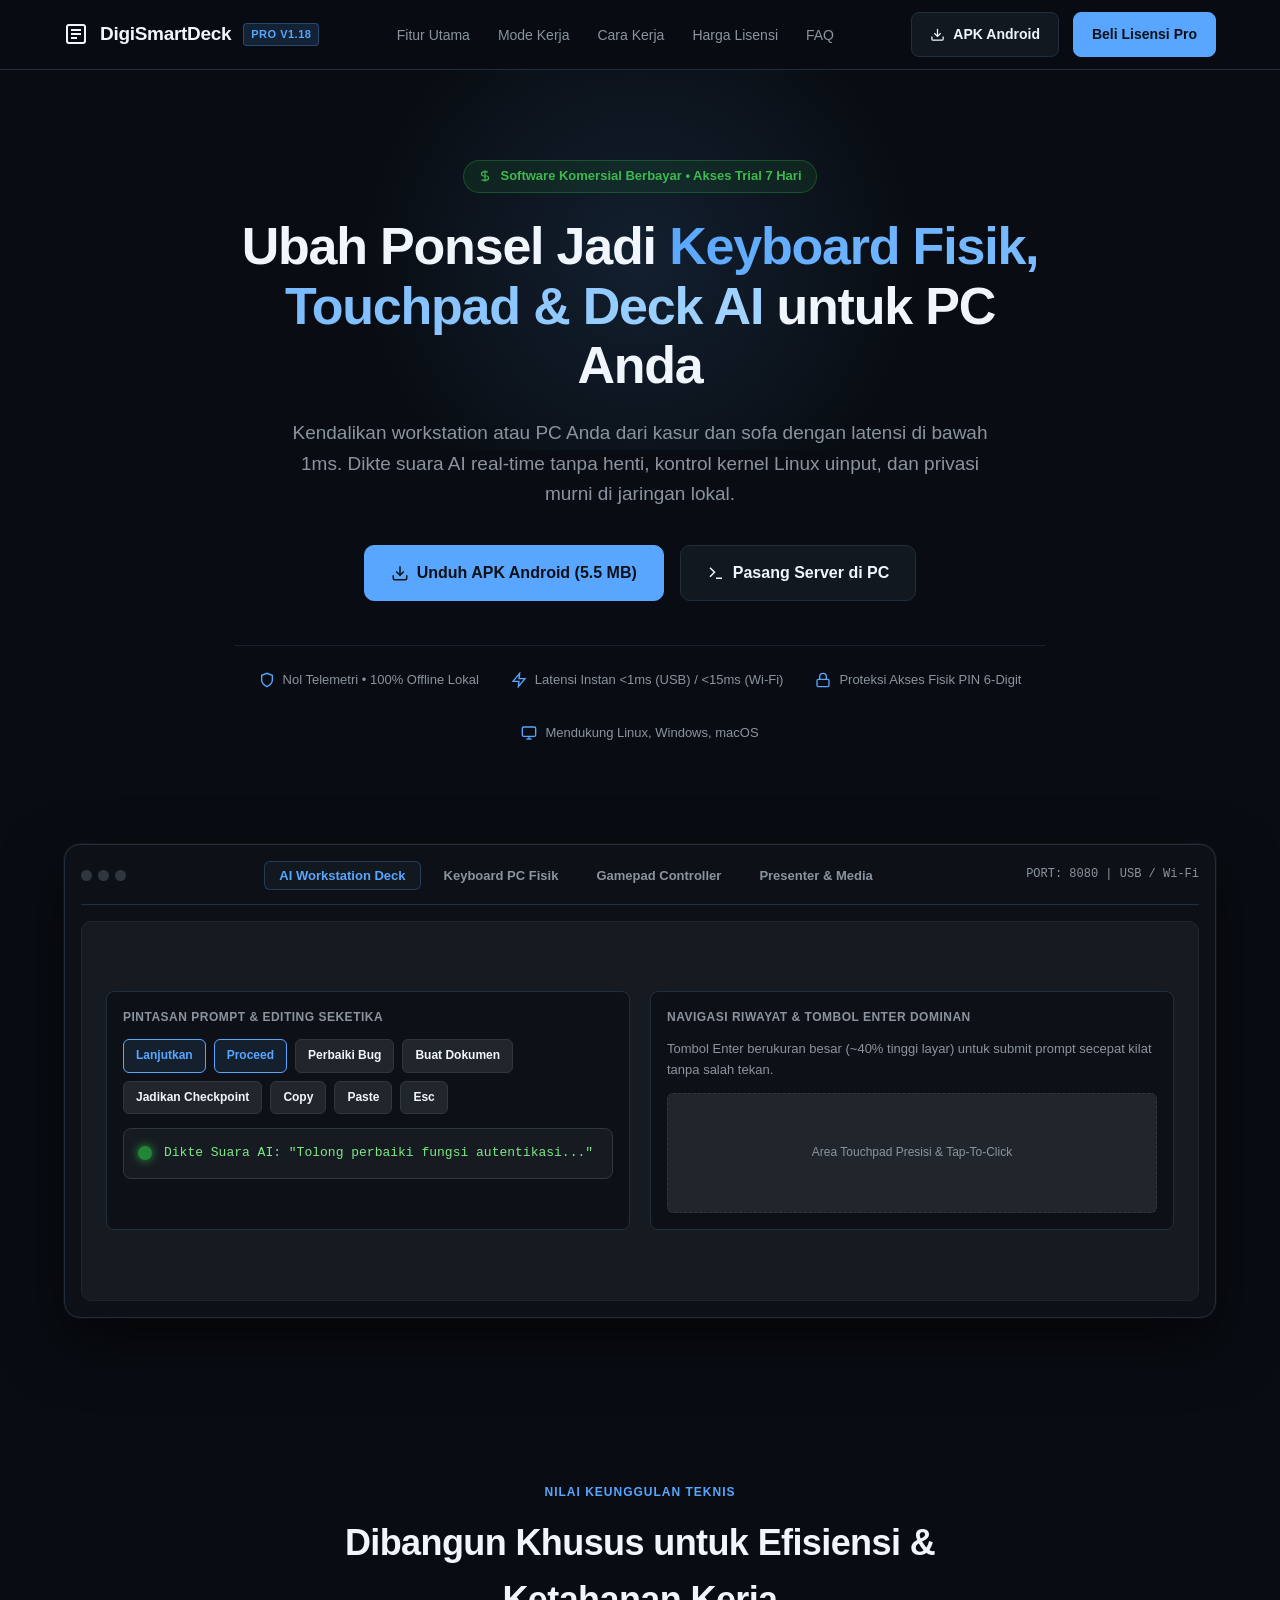
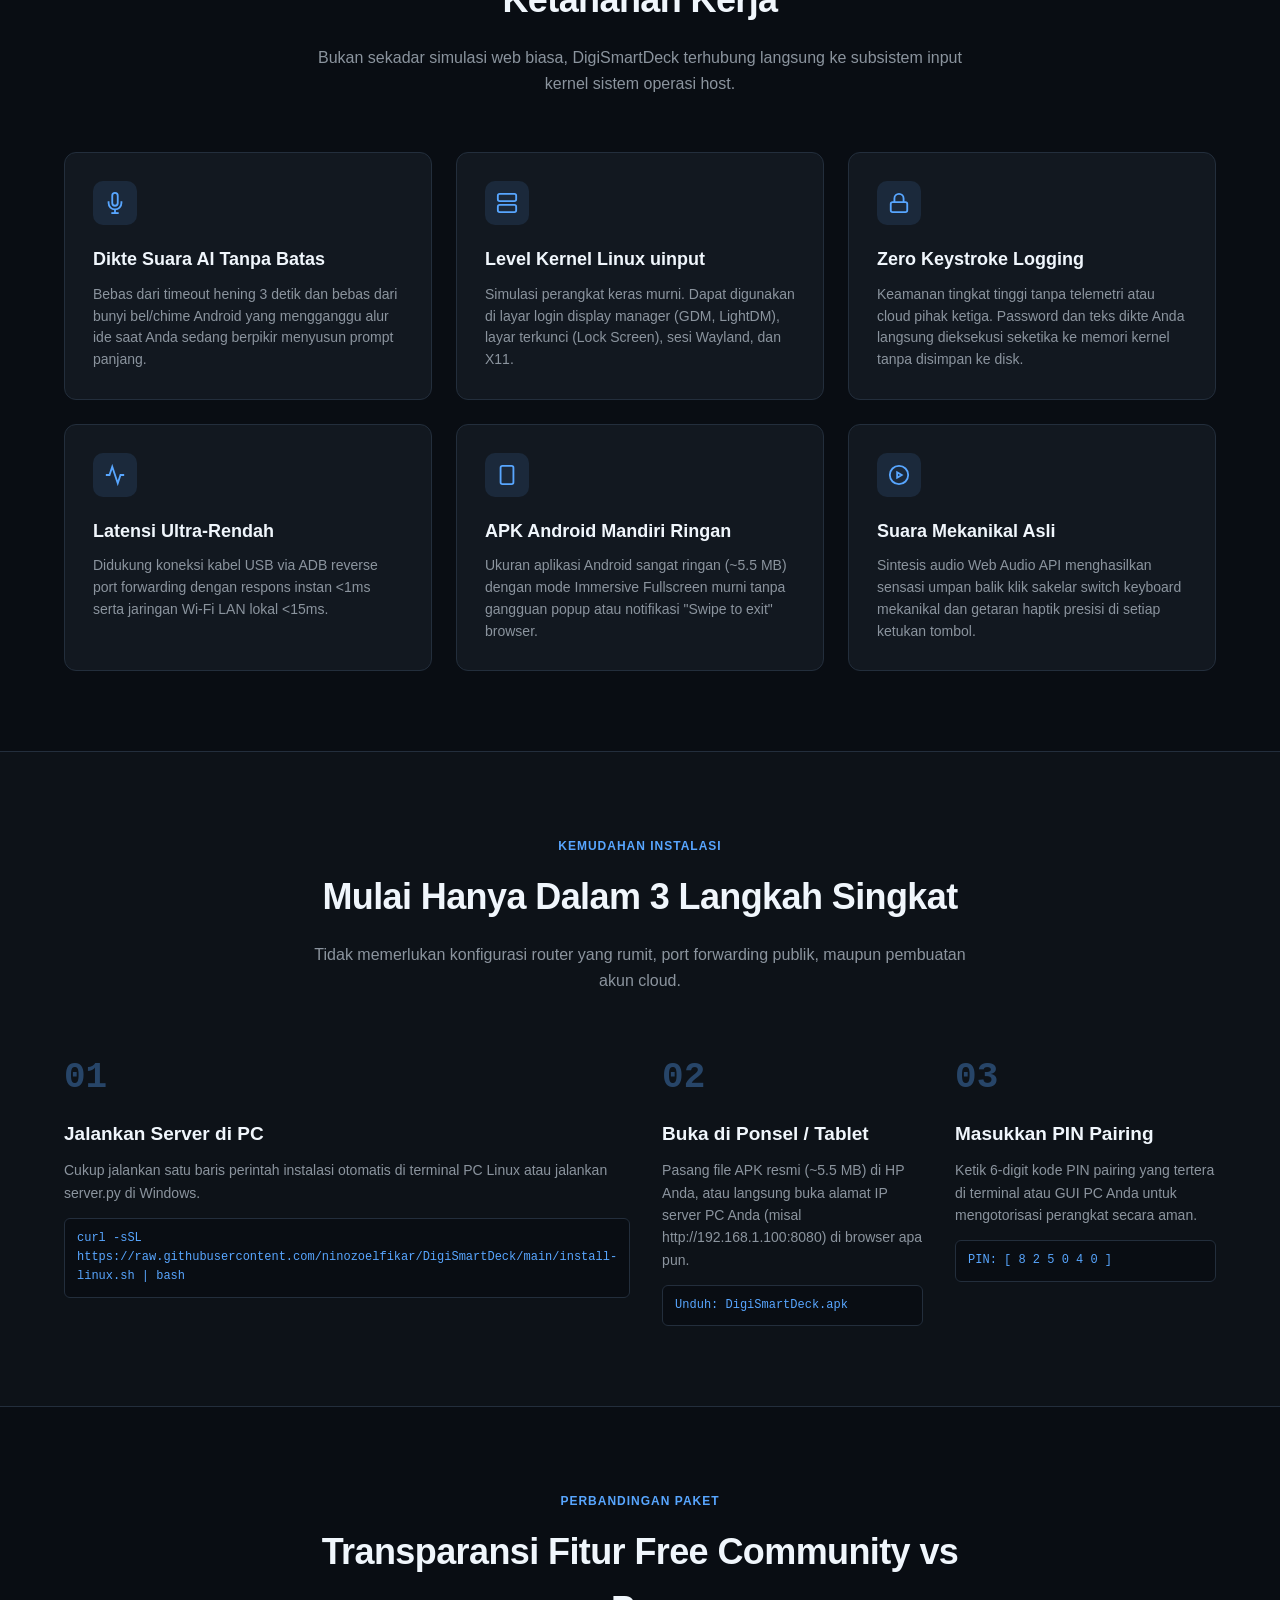
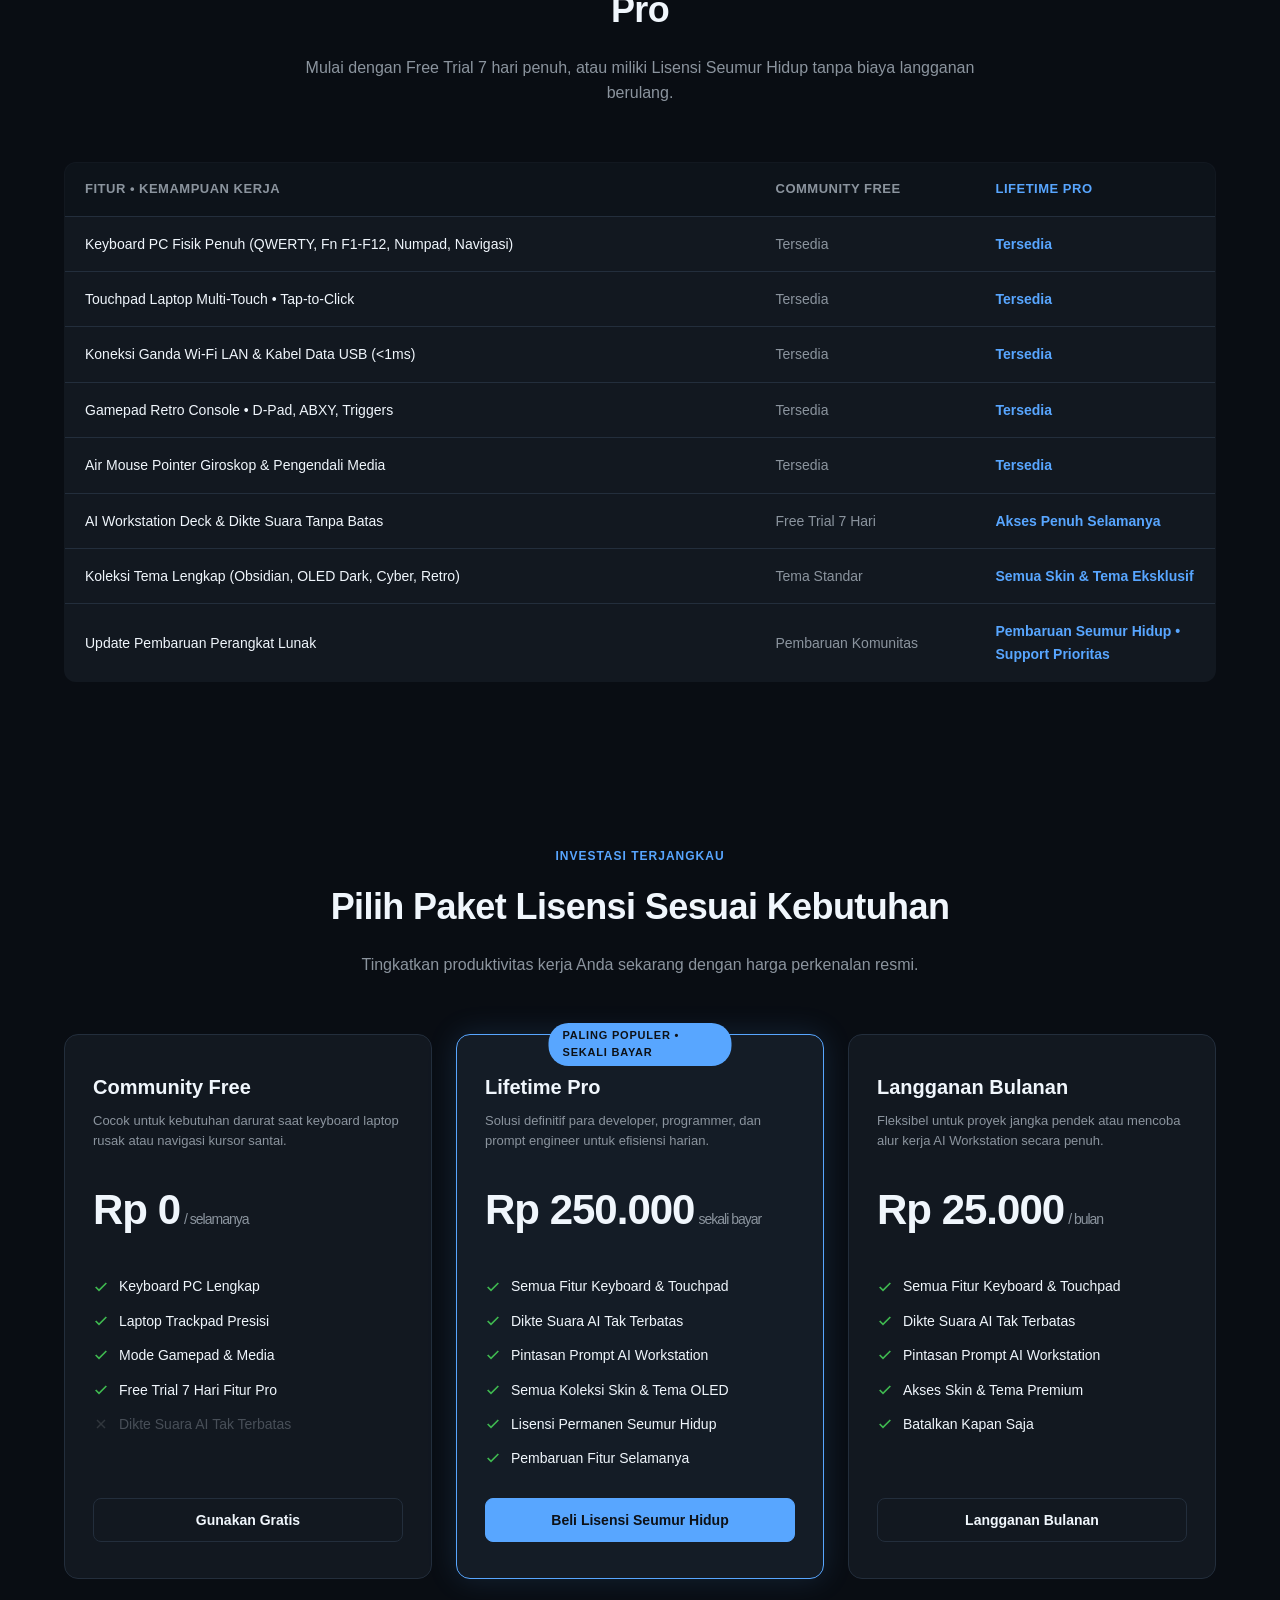
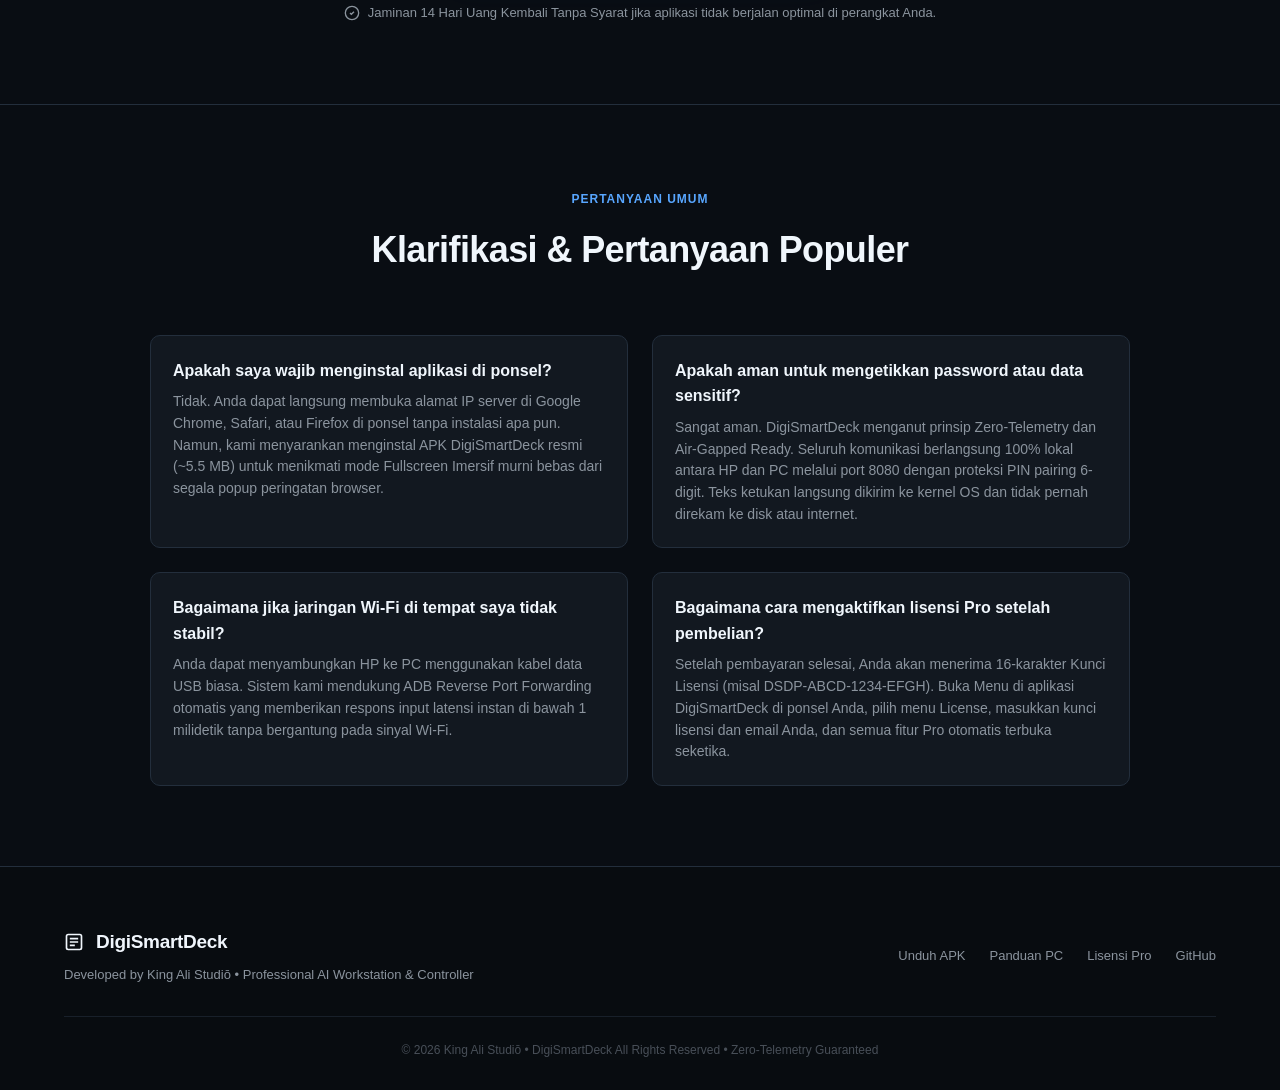
==== commit f55d931a: "chore(release): v1.18.0 - Peluncuran MVP Landing Page dan standarisasi tampilan APK identik dengan C" ====
--- a/landing/index.html
+++ b/landing/index.html
@@ -816,7 +816,7 @@
       <a href="/" class="brand">
         <svg width="24" height="24" viewBox="0 0 24 24" fill="none" stroke="currentColor" stroke-width="2"><rect width="18" height="18" x="3" y="3" rx="2"/><path d="M7 8h10M7 12h10M7 16h6"/></svg>
         DigiSmartDeck
-        <span class="brand-badge">PRO V1.17</span>
+        <span class="brand-badge">PRO V1.18</span>
       </a>
 
       <ul class="nav-links">
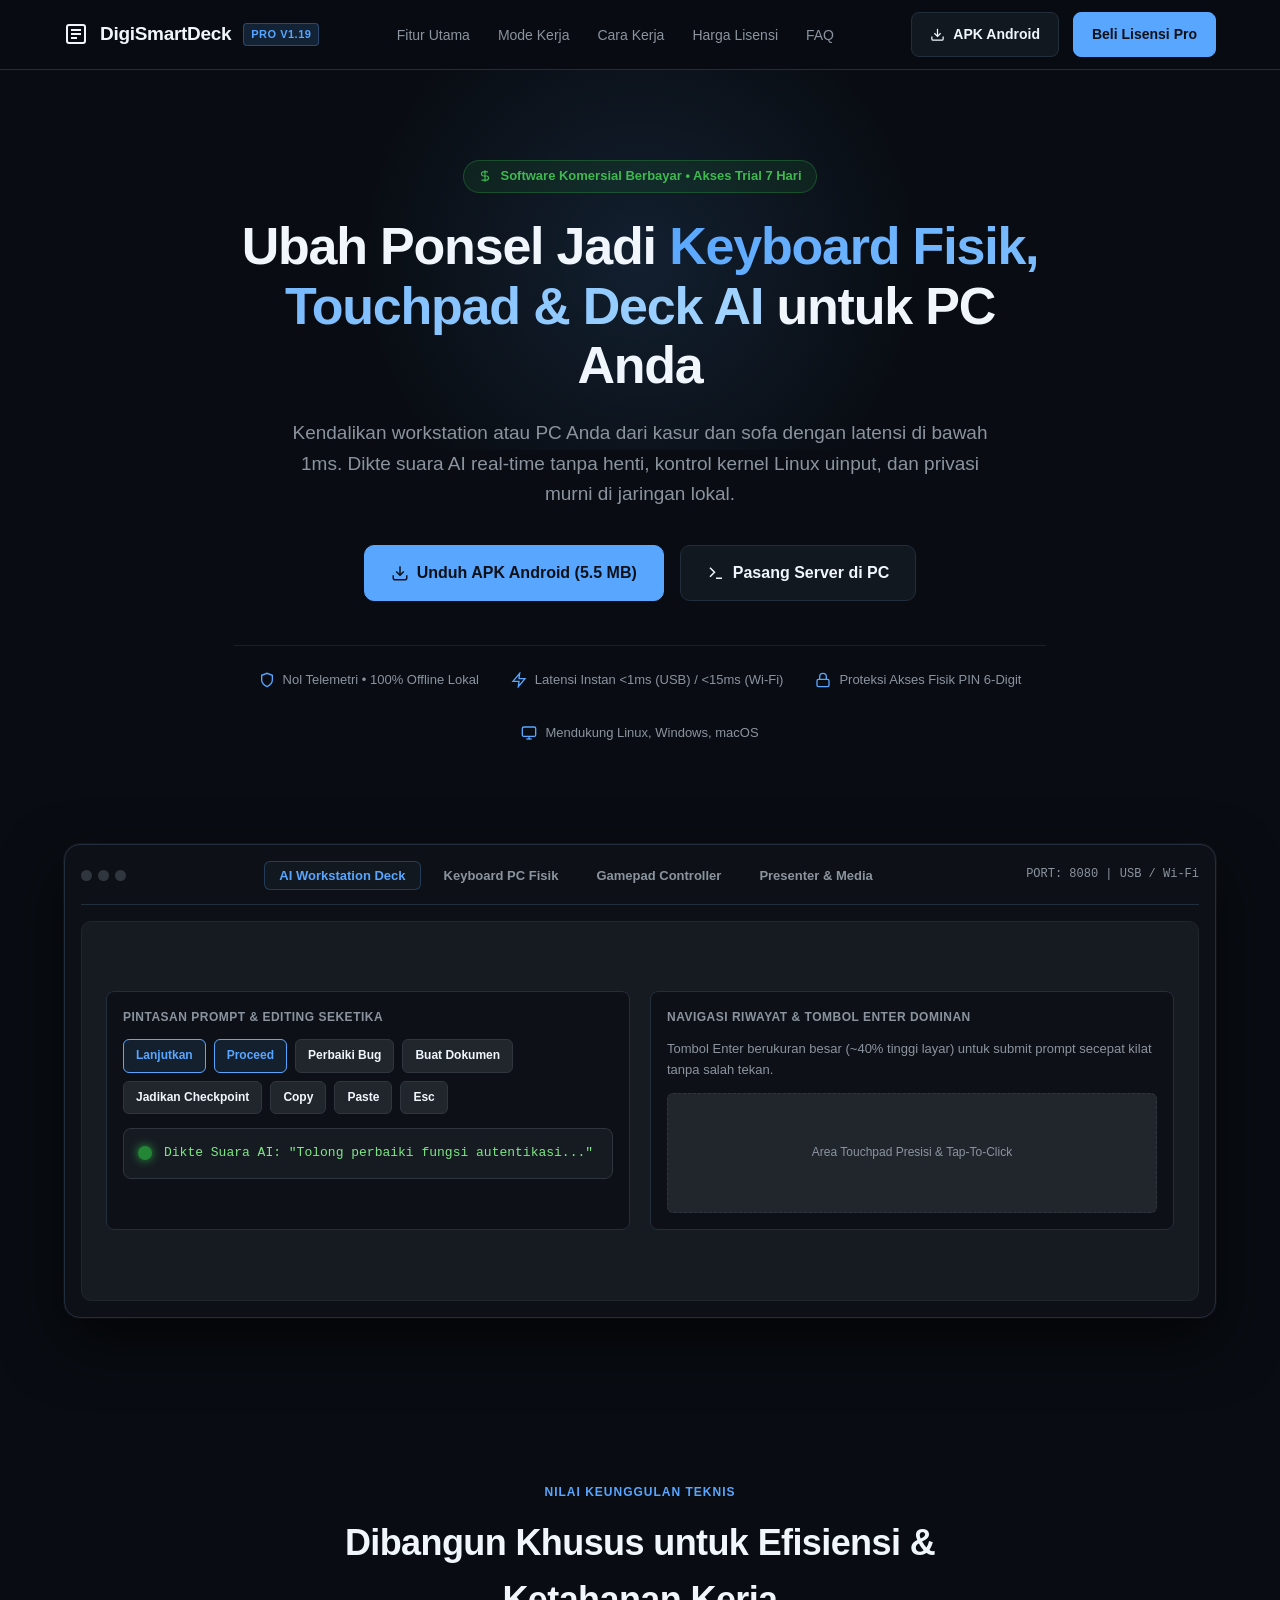
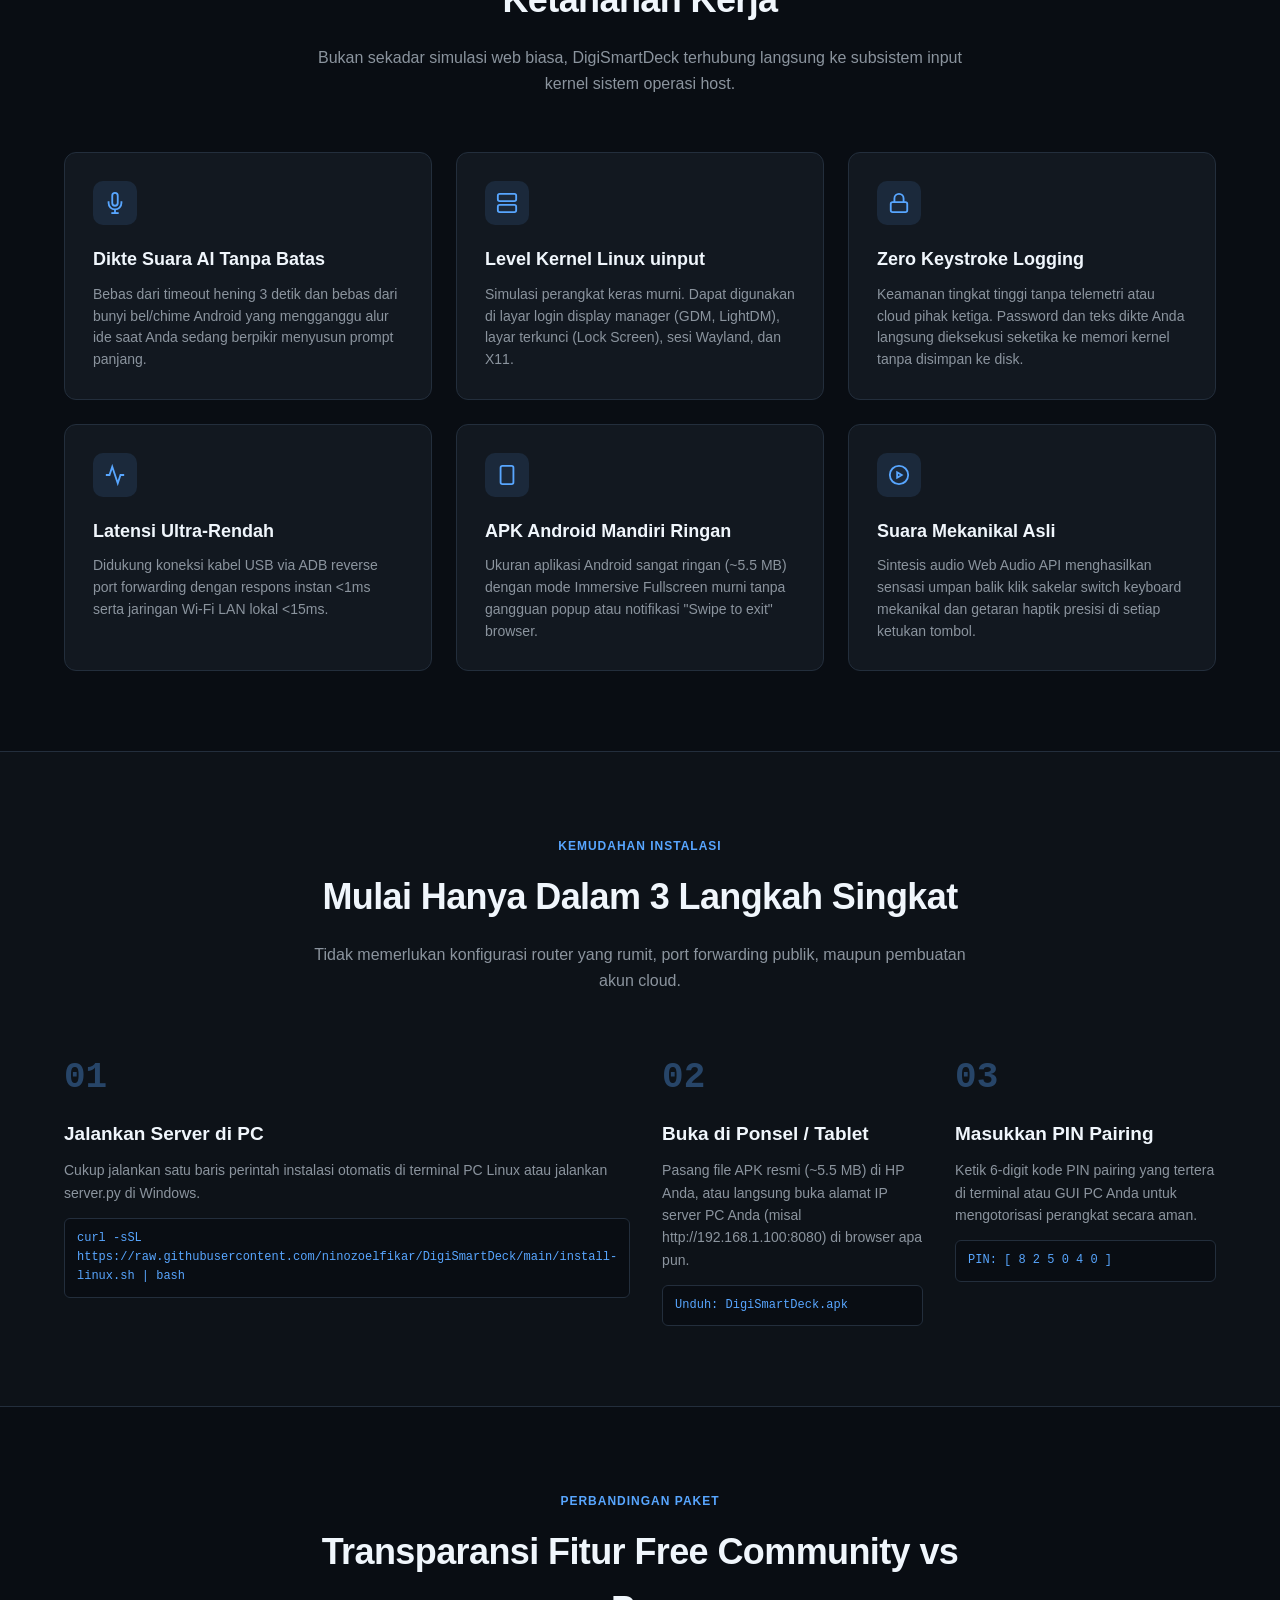
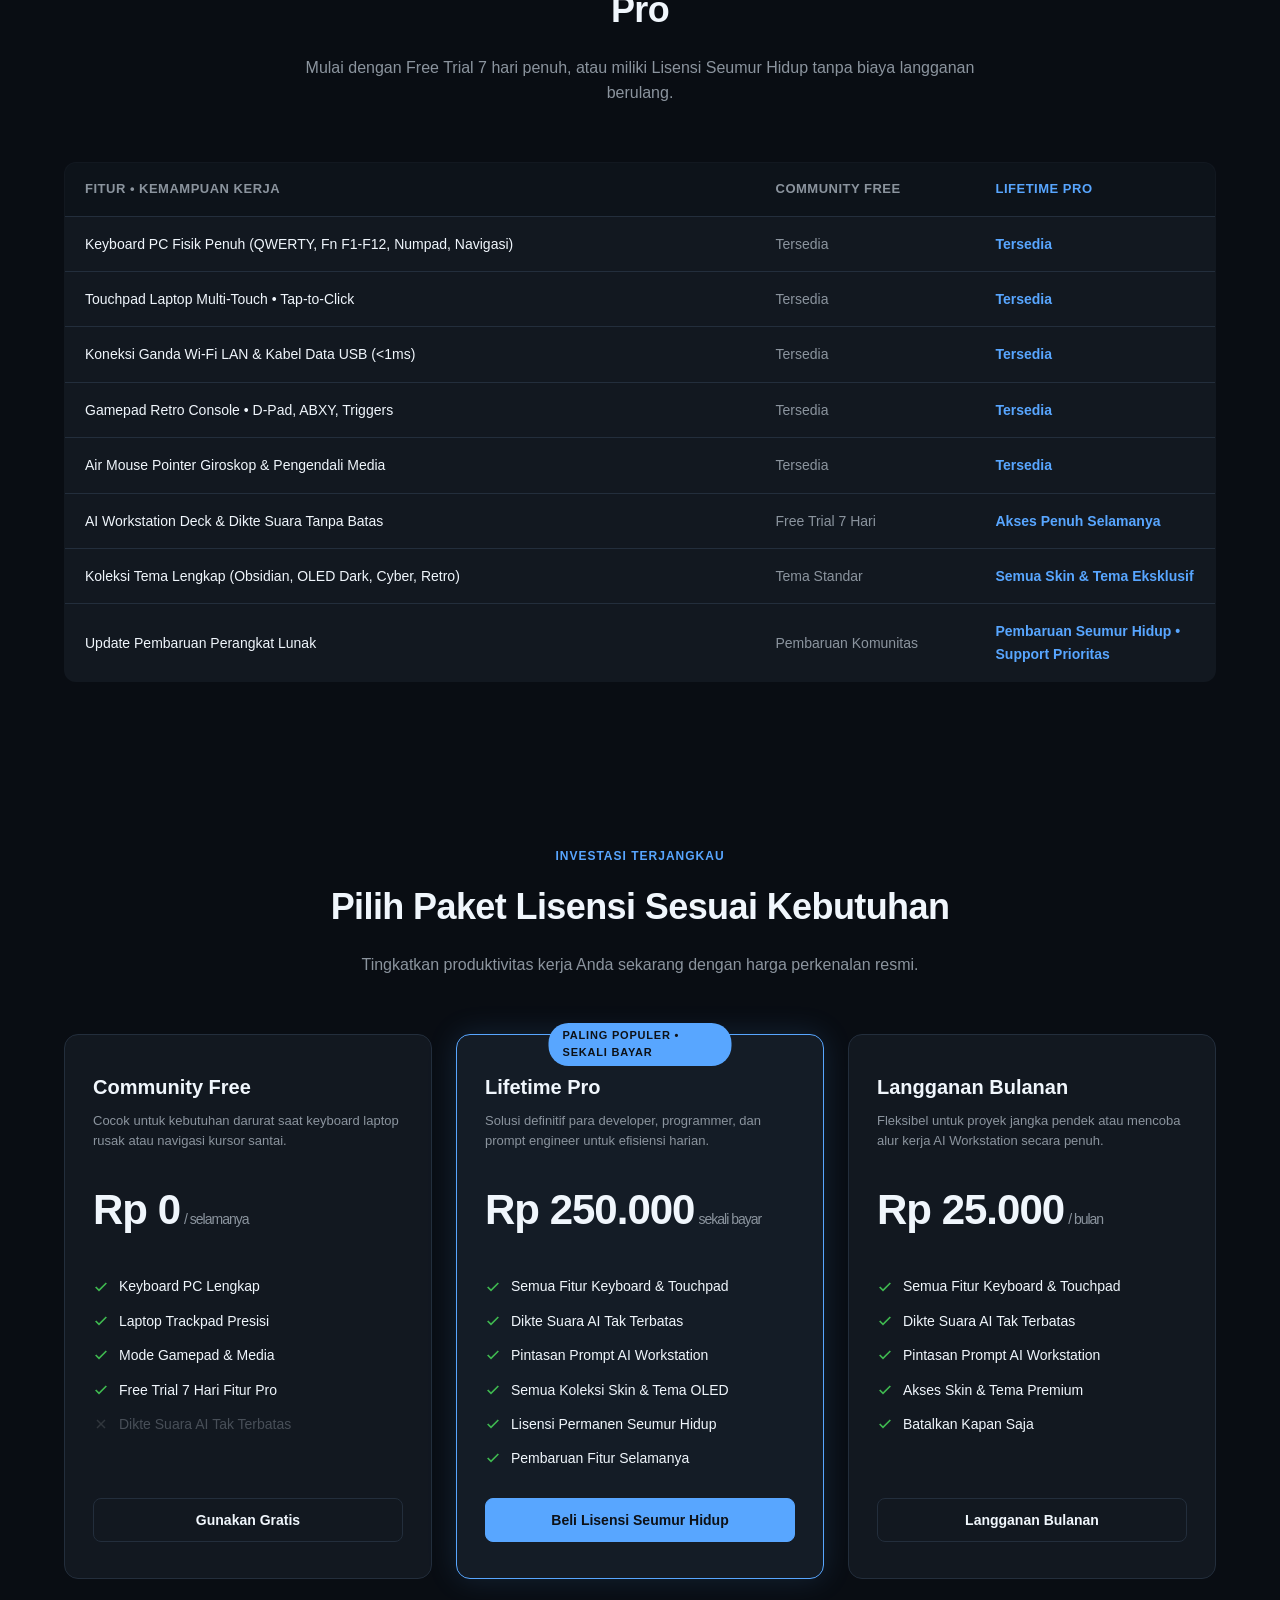
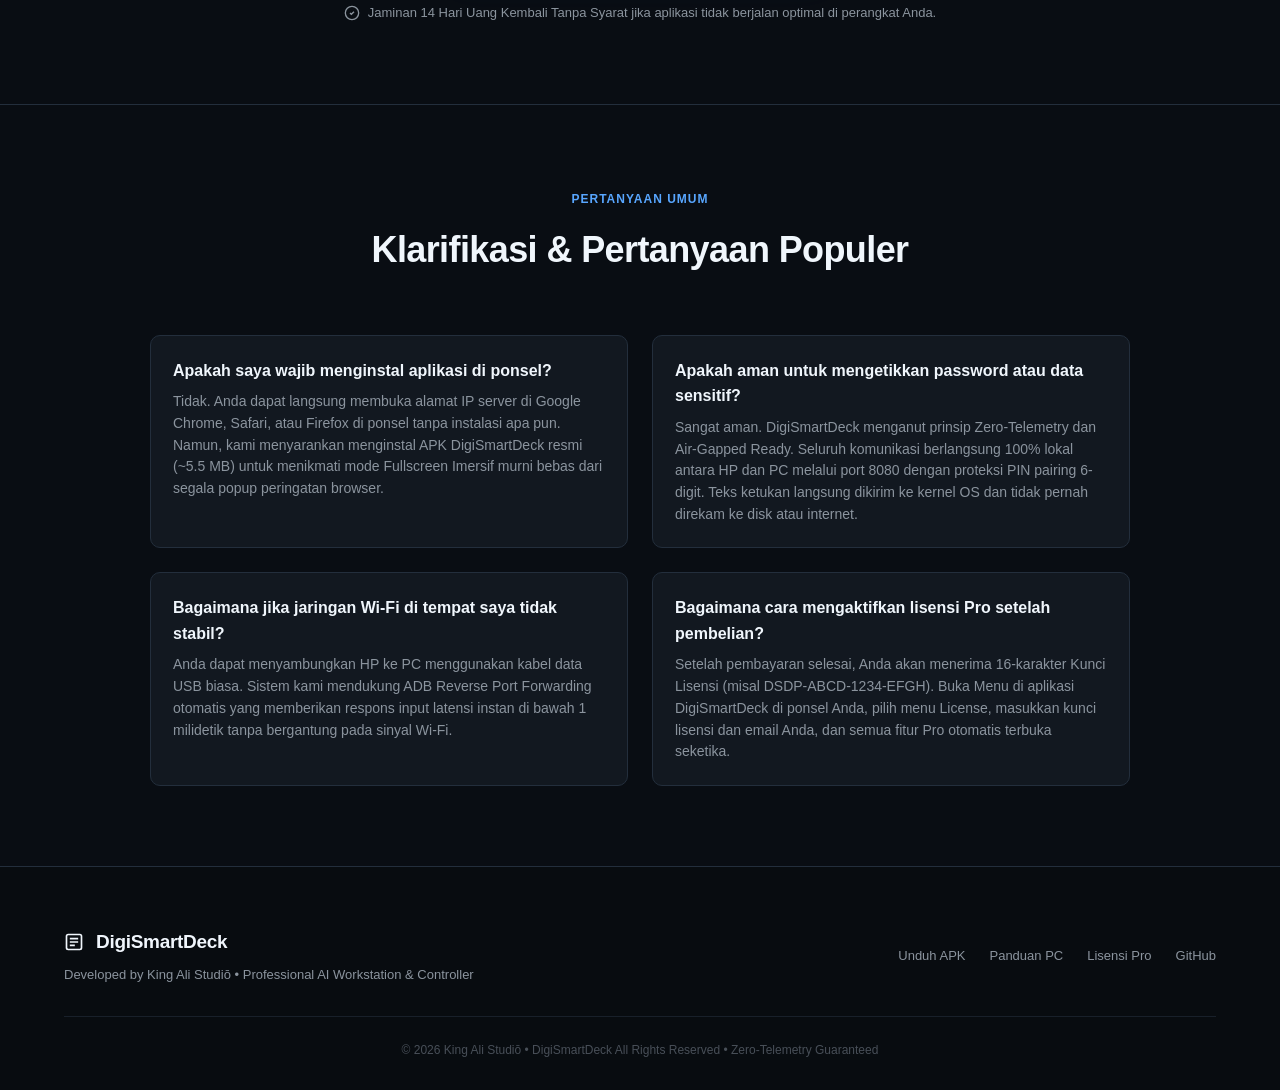
==== commit 8e8fec80: "chore(release): v1.19.0 - Penambahan Mode Power untuk kontrol daya dan sesi PC multi-OS" ====
--- a/landing/index.html
+++ b/landing/index.html
@@ -816,7 +816,7 @@
       <a href="/" class="brand">
         <svg width="24" height="24" viewBox="0 0 24 24" fill="none" stroke="currentColor" stroke-width="2"><rect width="18" height="18" x="3" y="3" rx="2"/><path d="M7 8h10M7 12h10M7 16h6"/></svg>
         DigiSmartDeck
-        <span class="brand-badge">PRO V1.18</span>
+        <span class="brand-badge">PRO V1.19</span>
       </a>
 
       <ul class="nav-links">
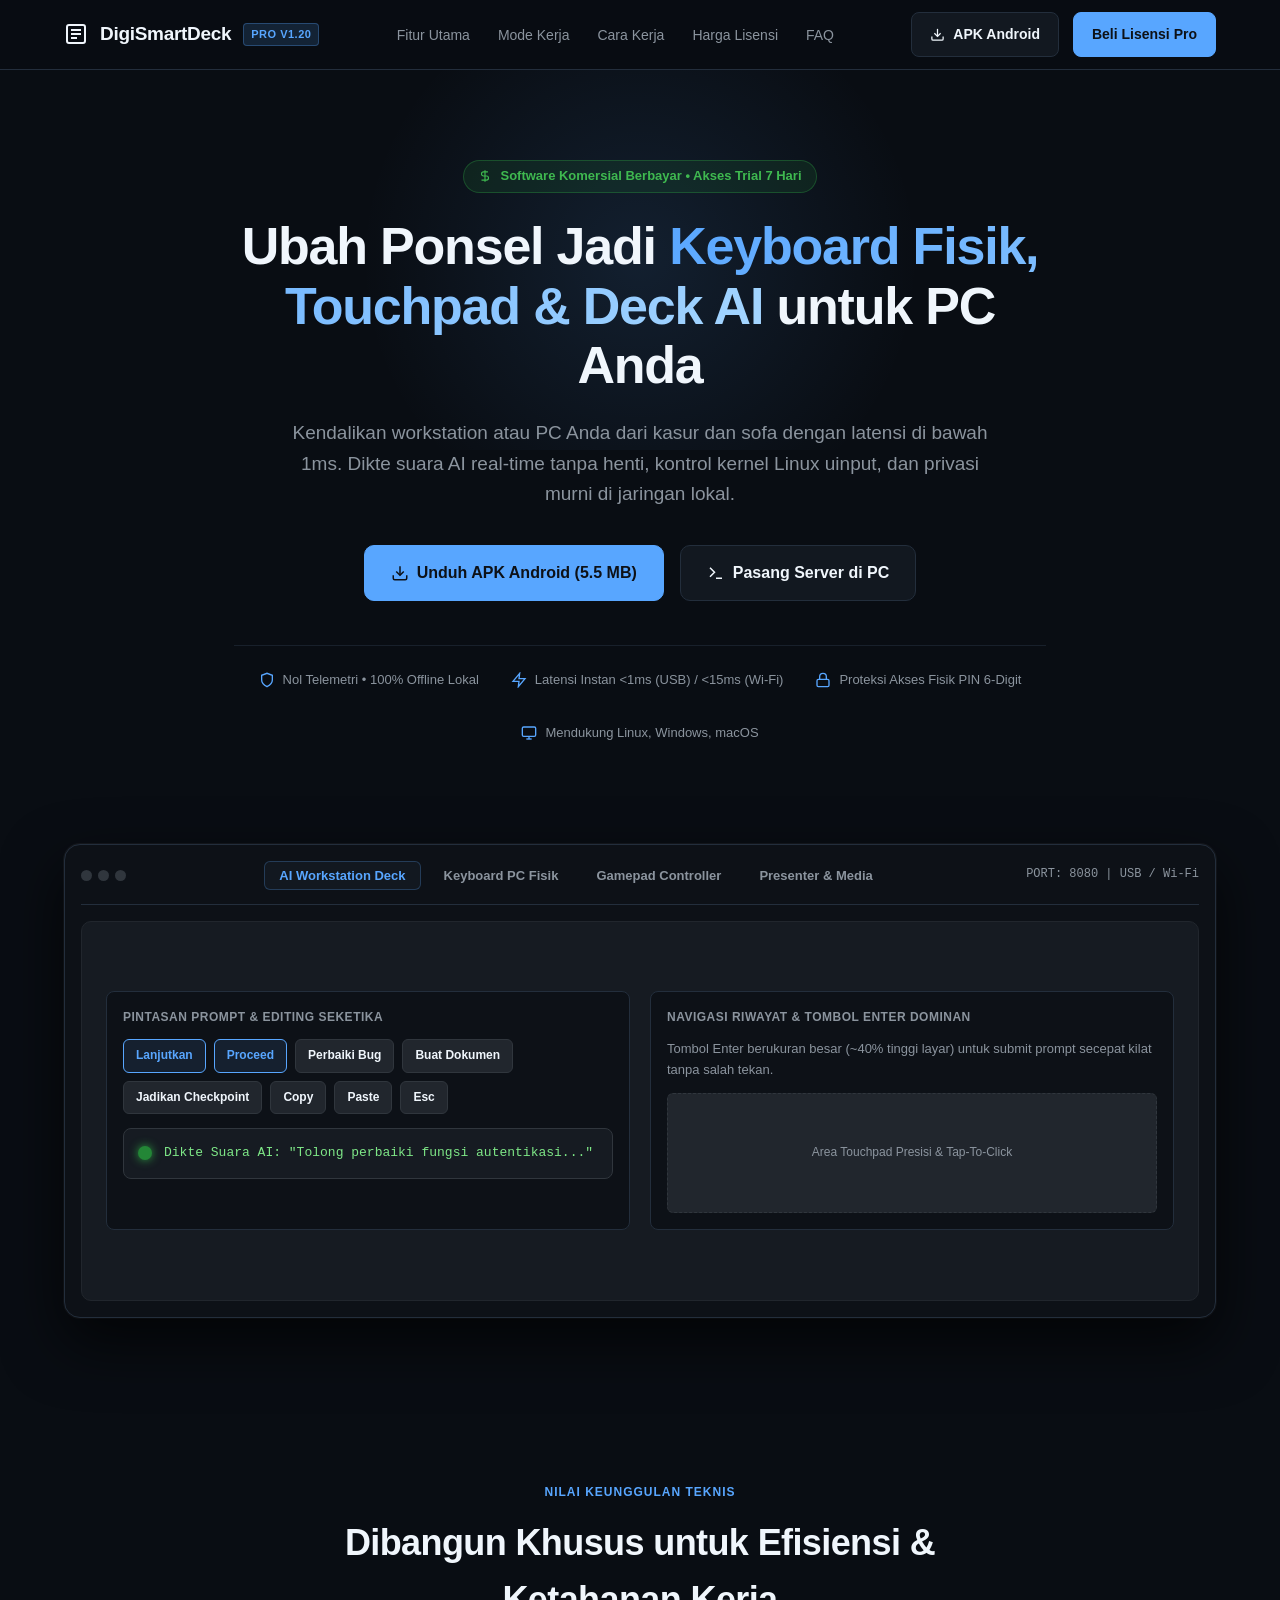
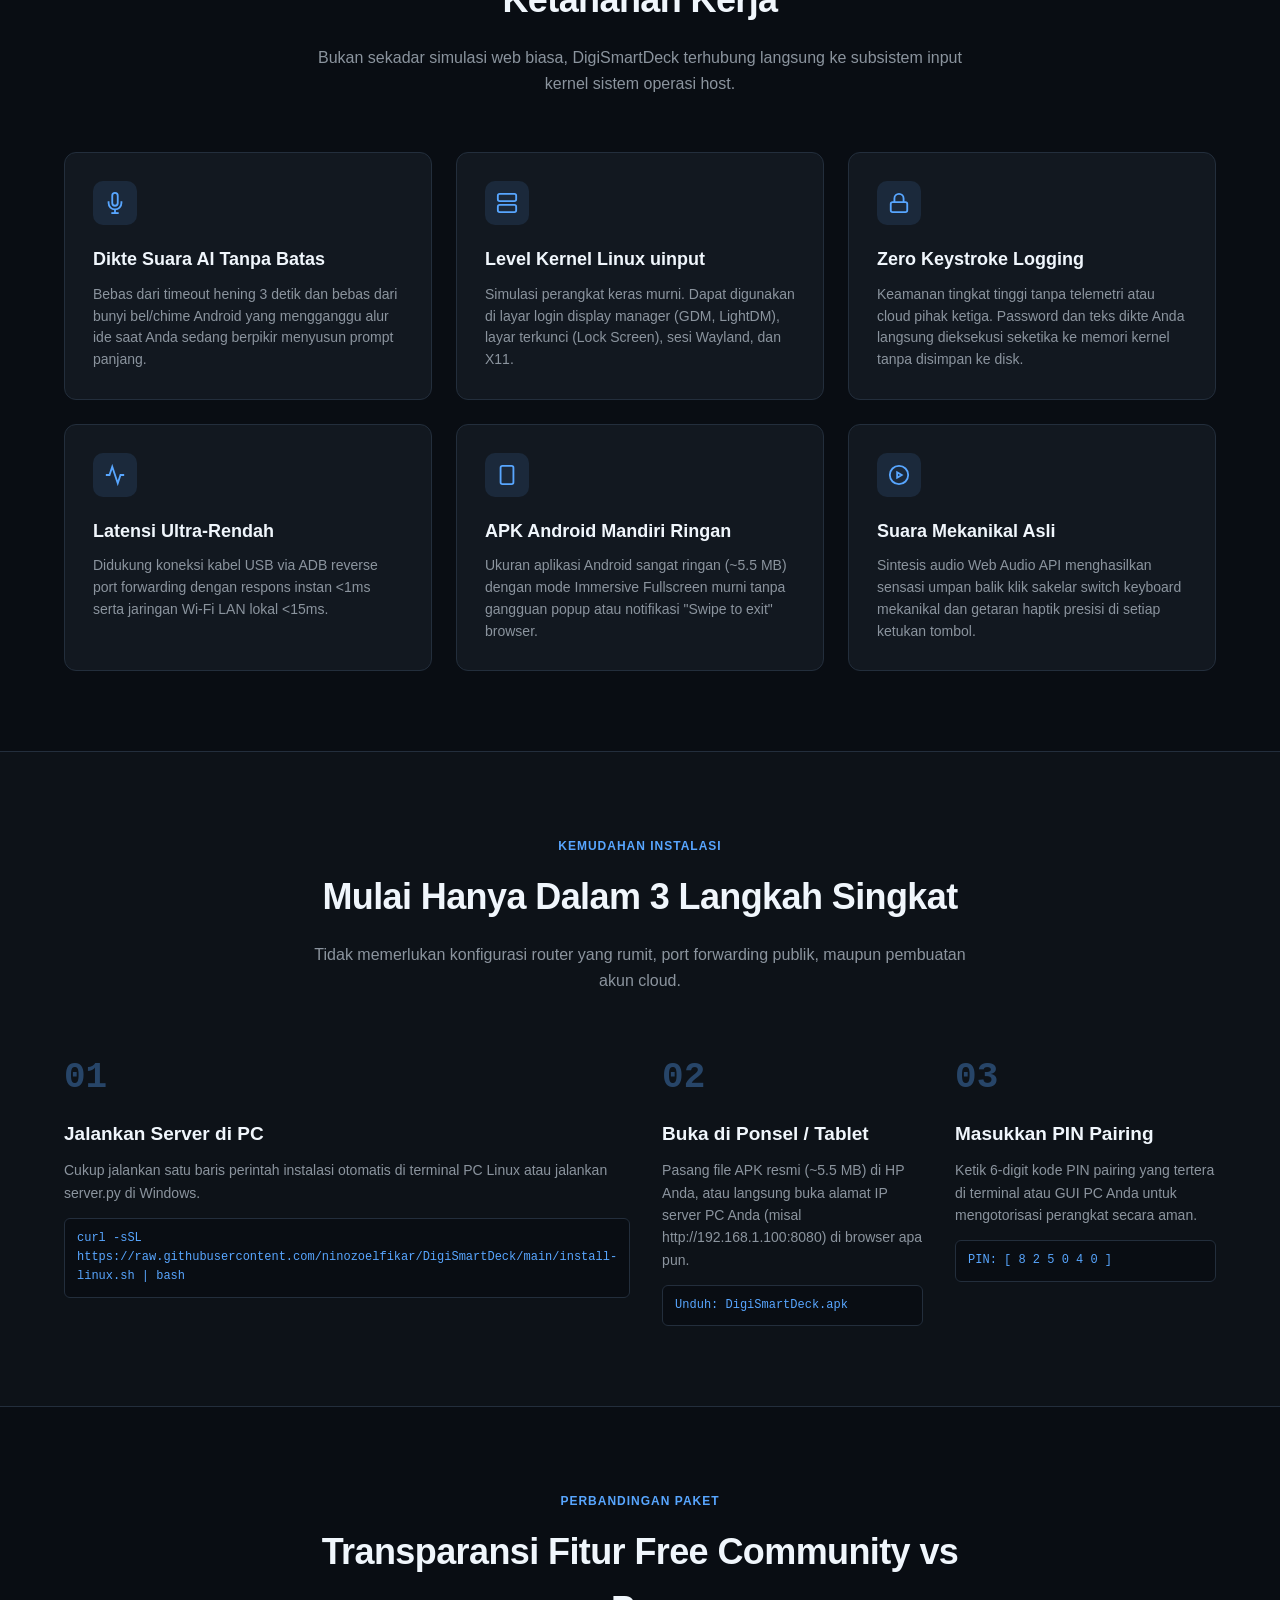
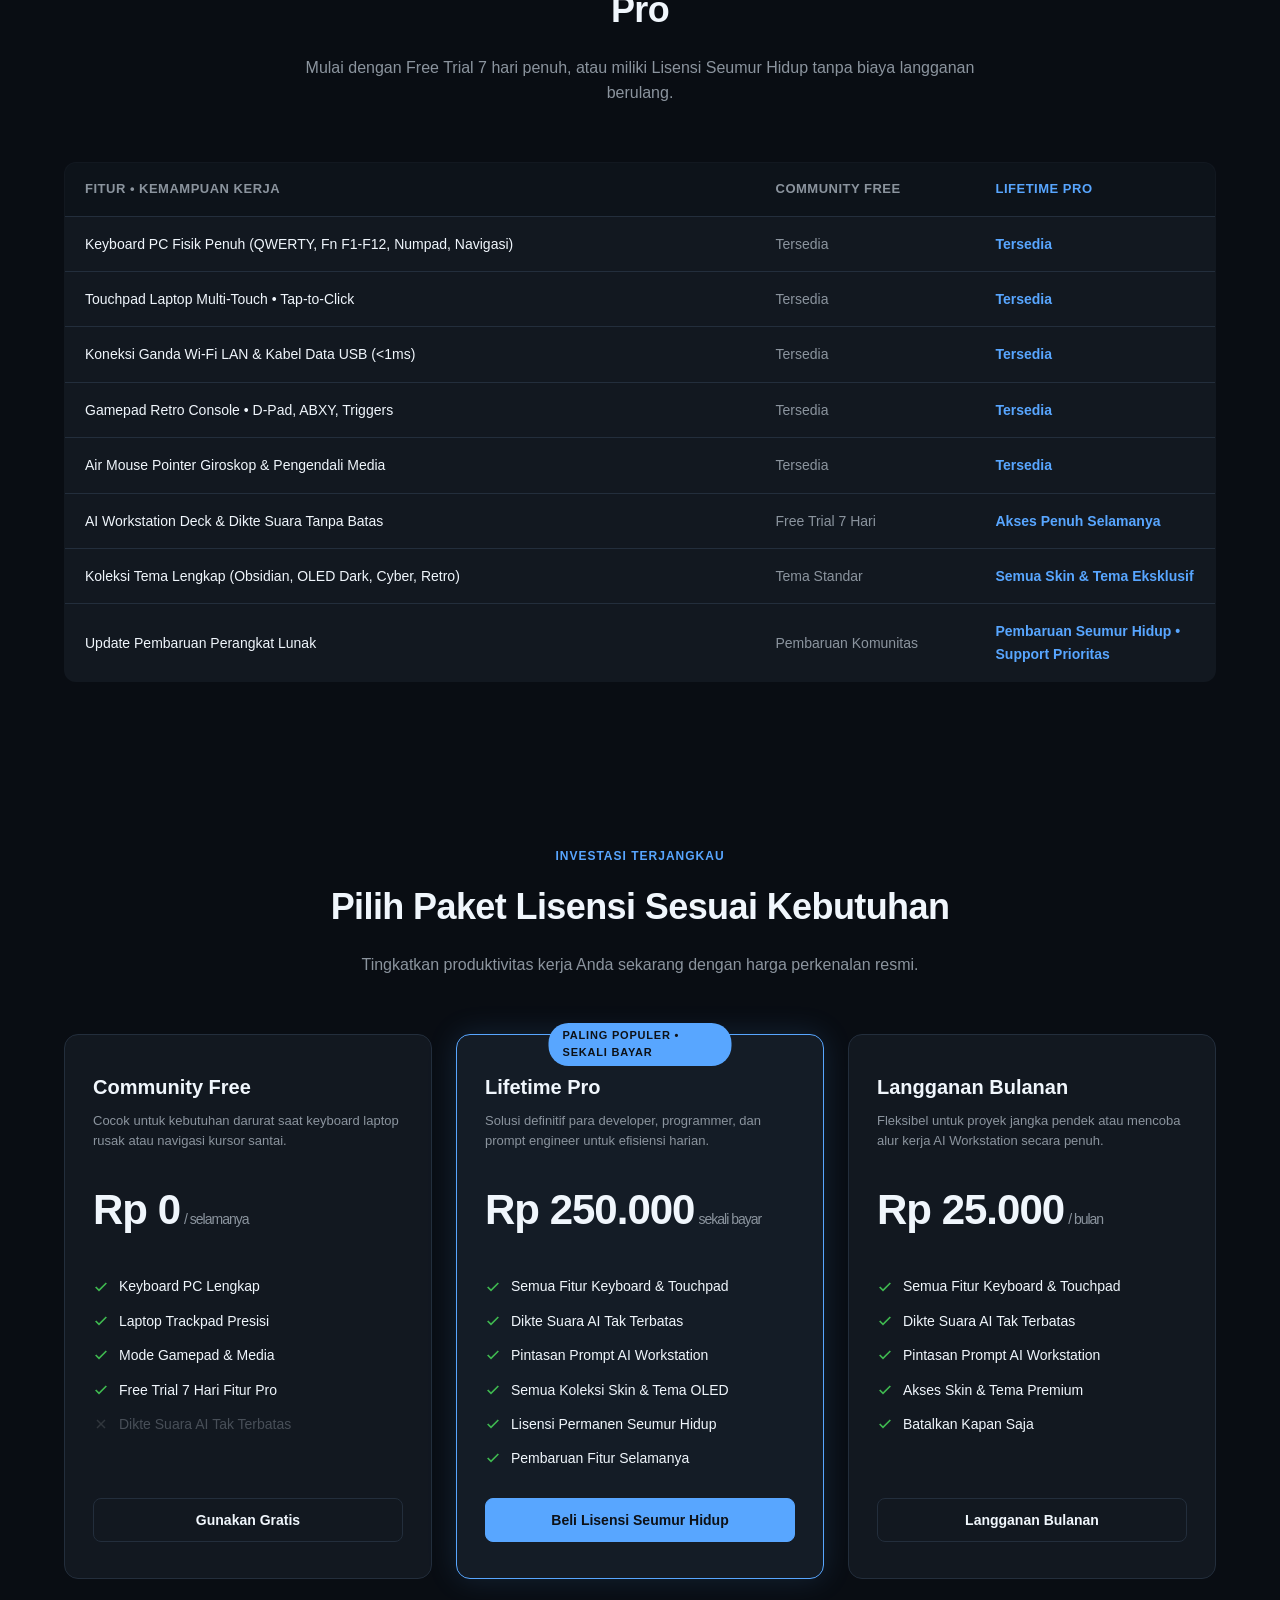
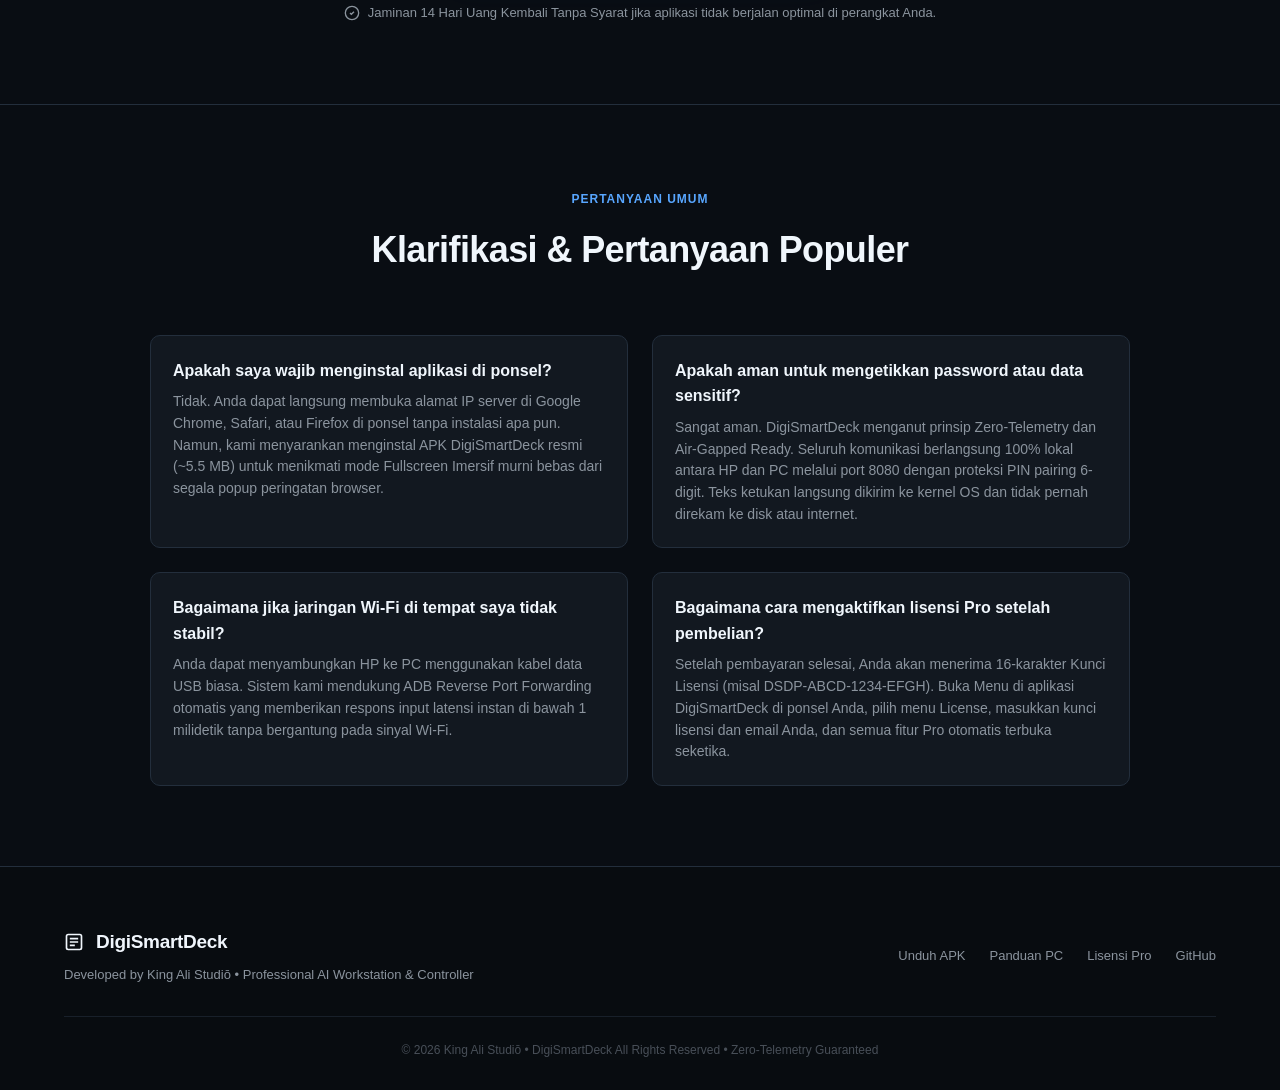
==== commit ce603477: "chore(release): v1.20.0 - Sistem auto-update in-app OTA dan integrasi FileProvider installer APK" ====
--- a/landing/index.html
+++ b/landing/index.html
@@ -816,7 +816,7 @@
       <a href="/" class="brand">
         <svg width="24" height="24" viewBox="0 0 24 24" fill="none" stroke="currentColor" stroke-width="2"><rect width="18" height="18" x="3" y="3" rx="2"/><path d="M7 8h10M7 12h10M7 16h6"/></svg>
         DigiSmartDeck
-        <span class="brand-badge">PRO V1.19</span>
+        <span class="brand-badge">PRO V1.20</span>
       </a>
 
       <ul class="nav-links">
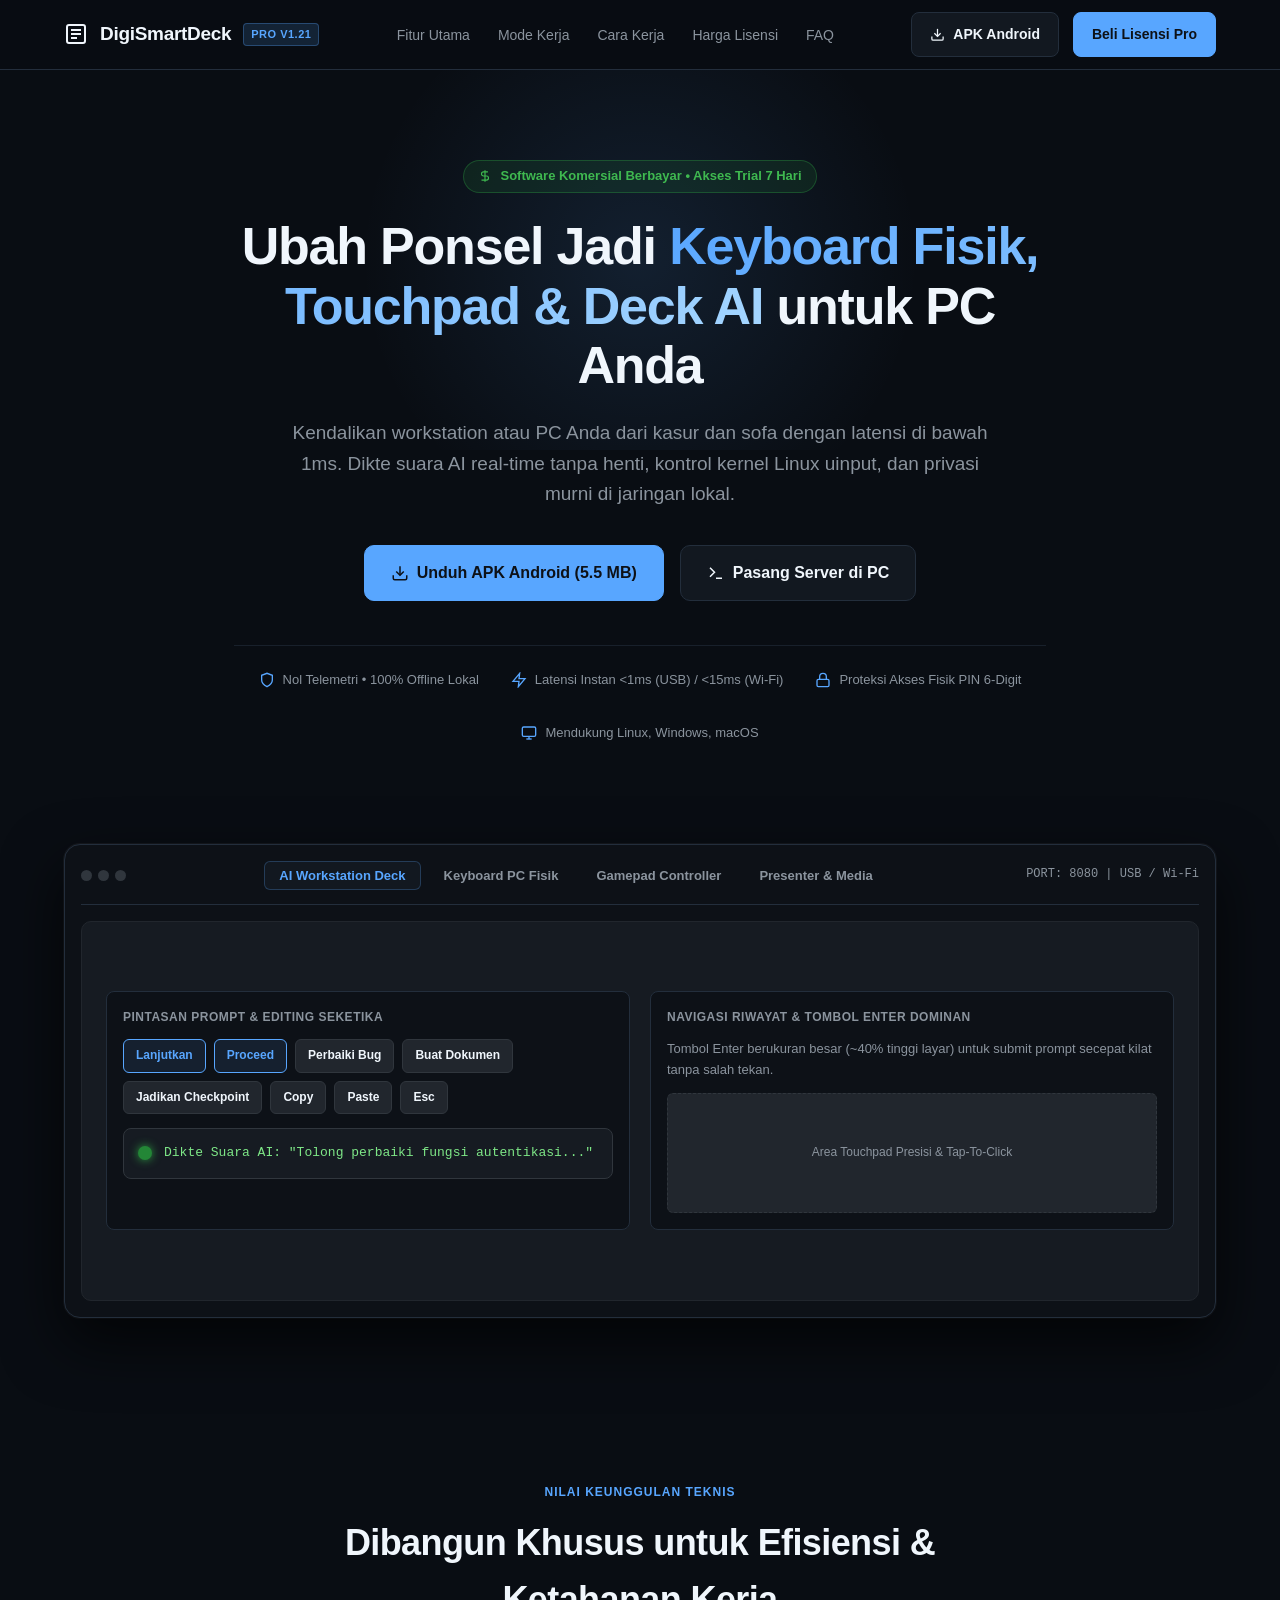
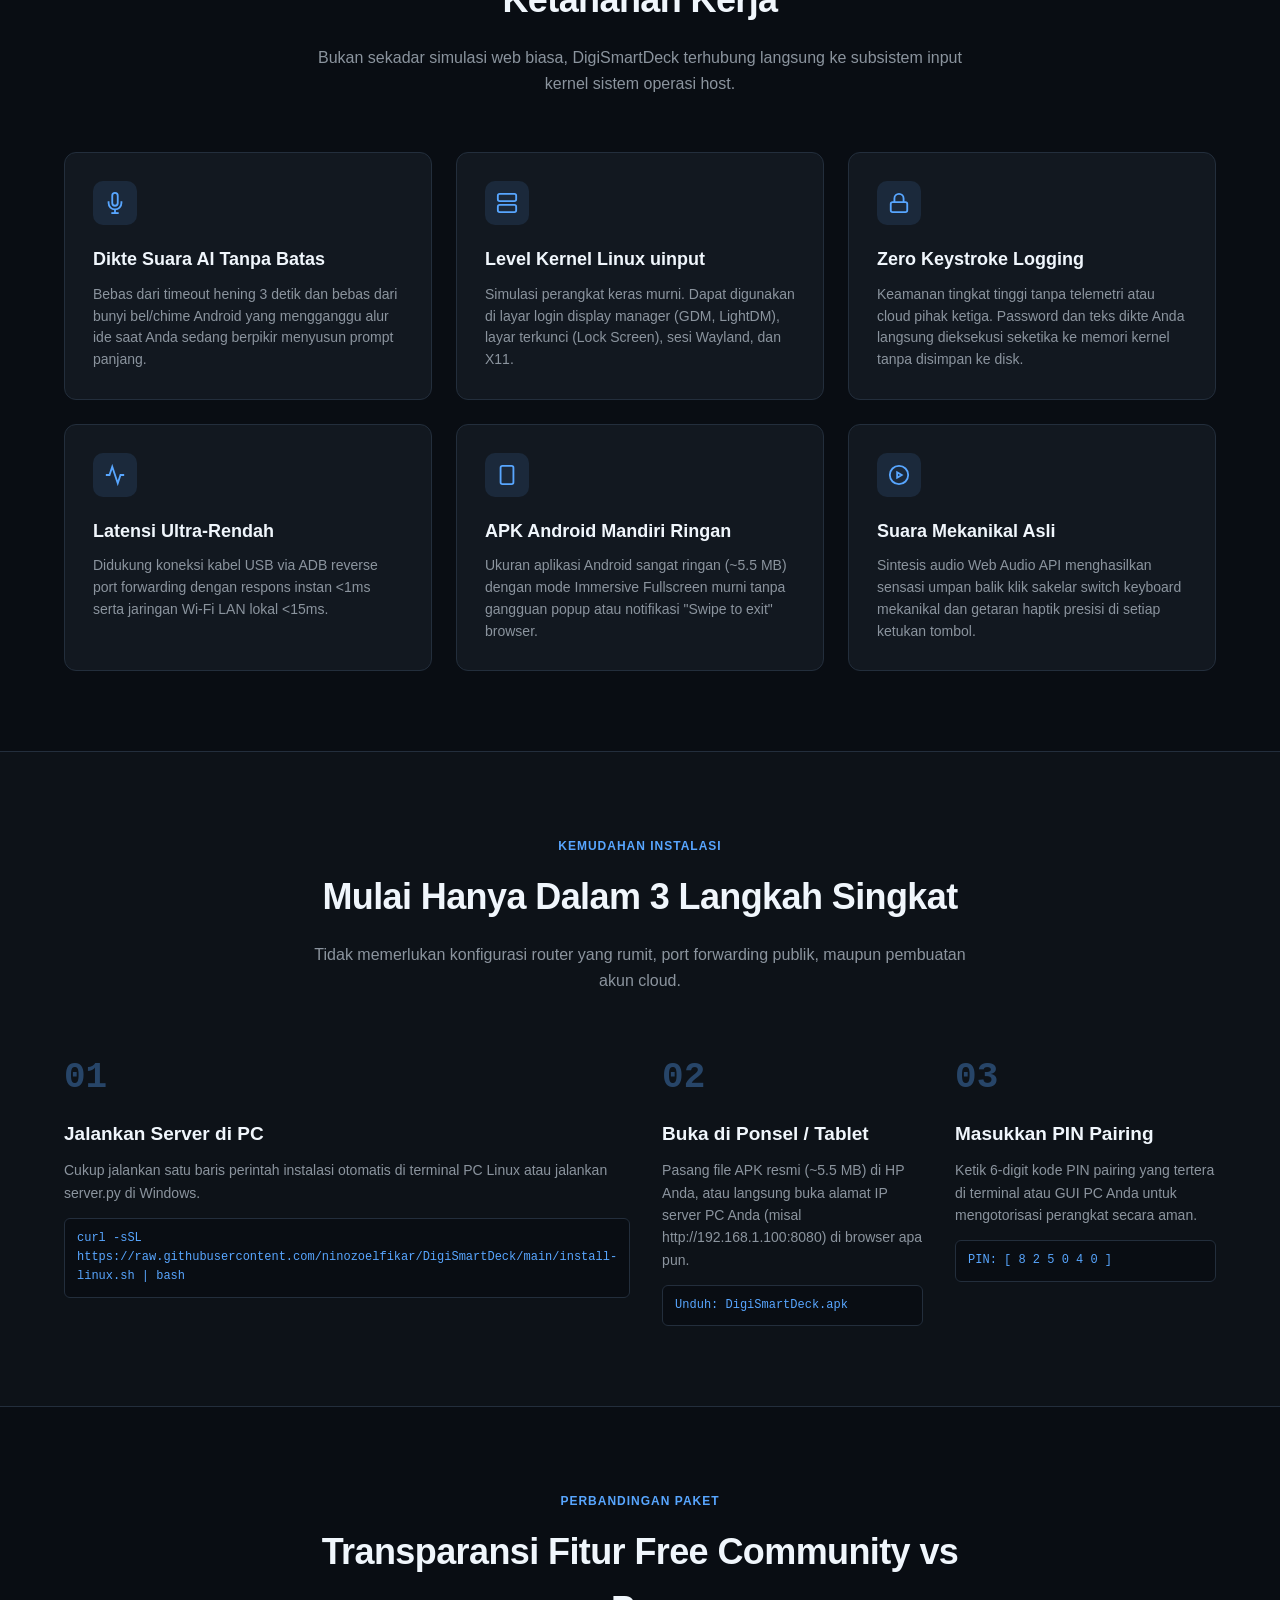
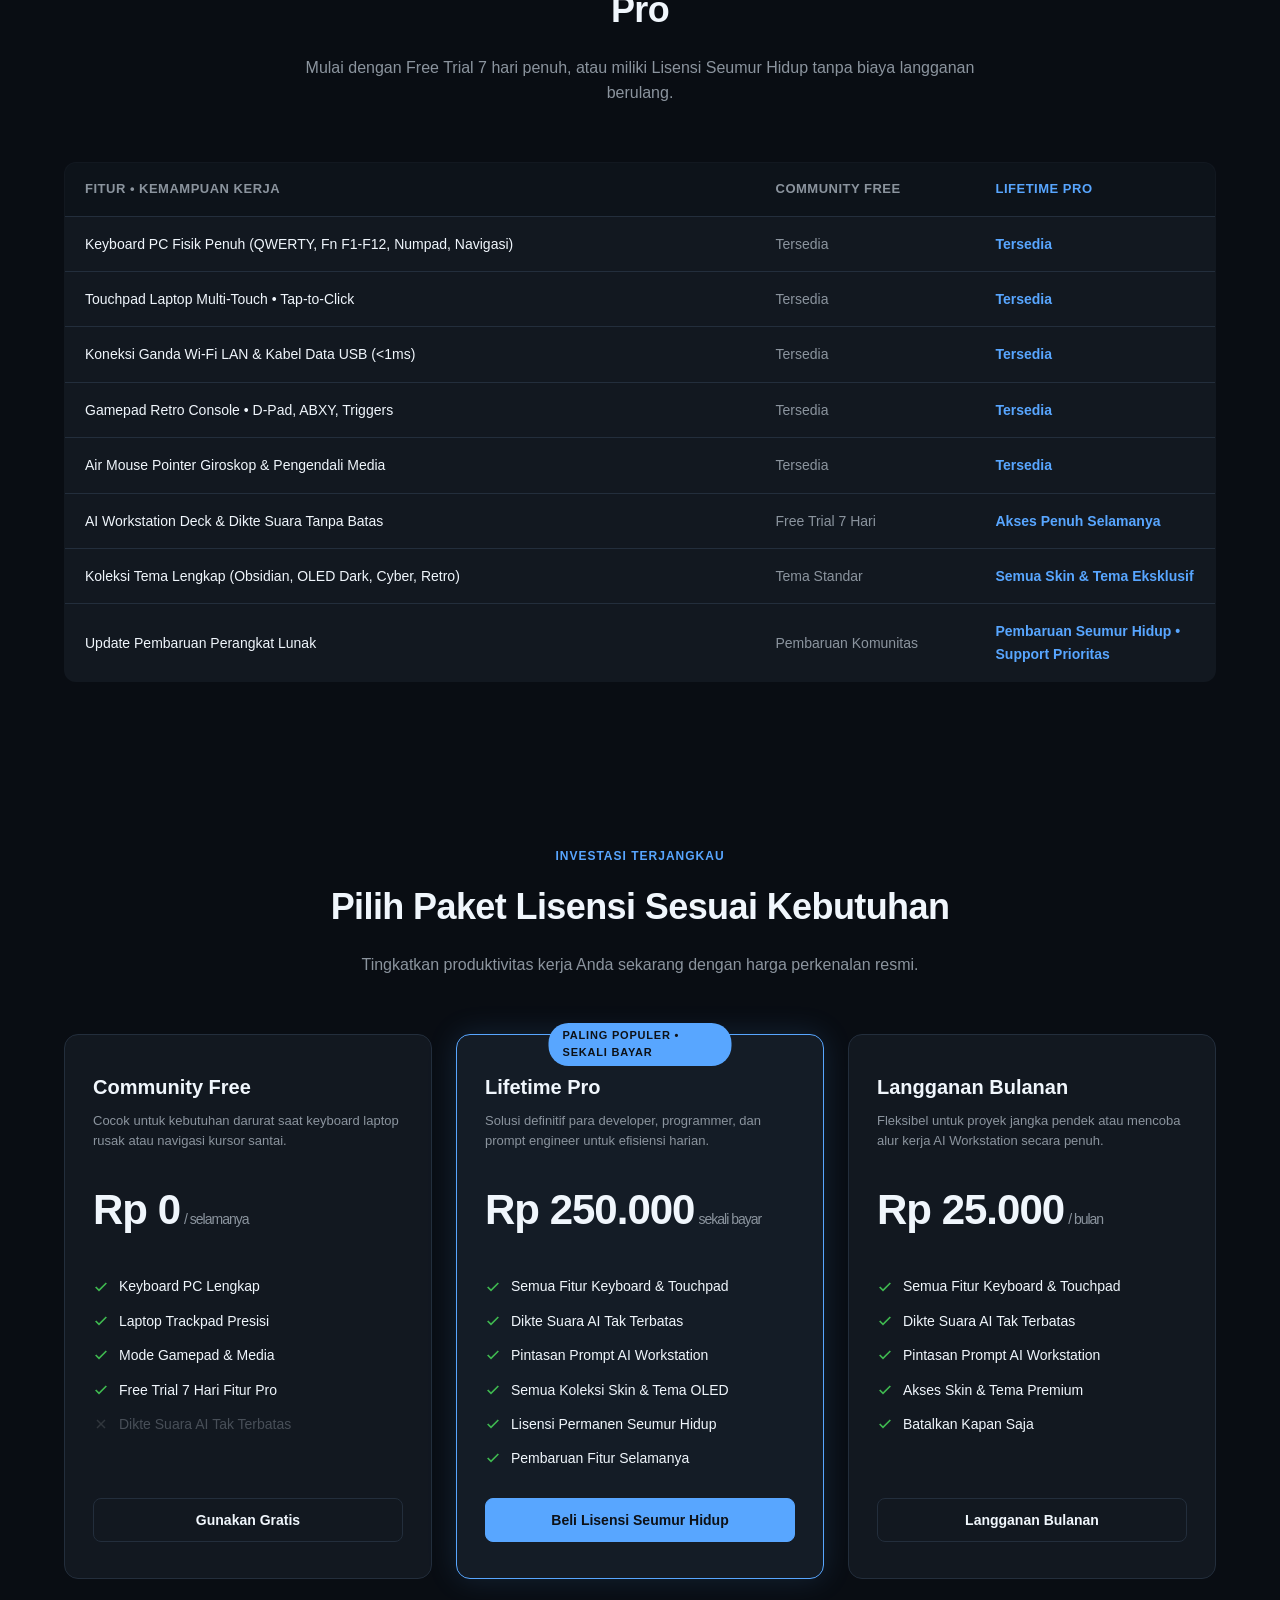
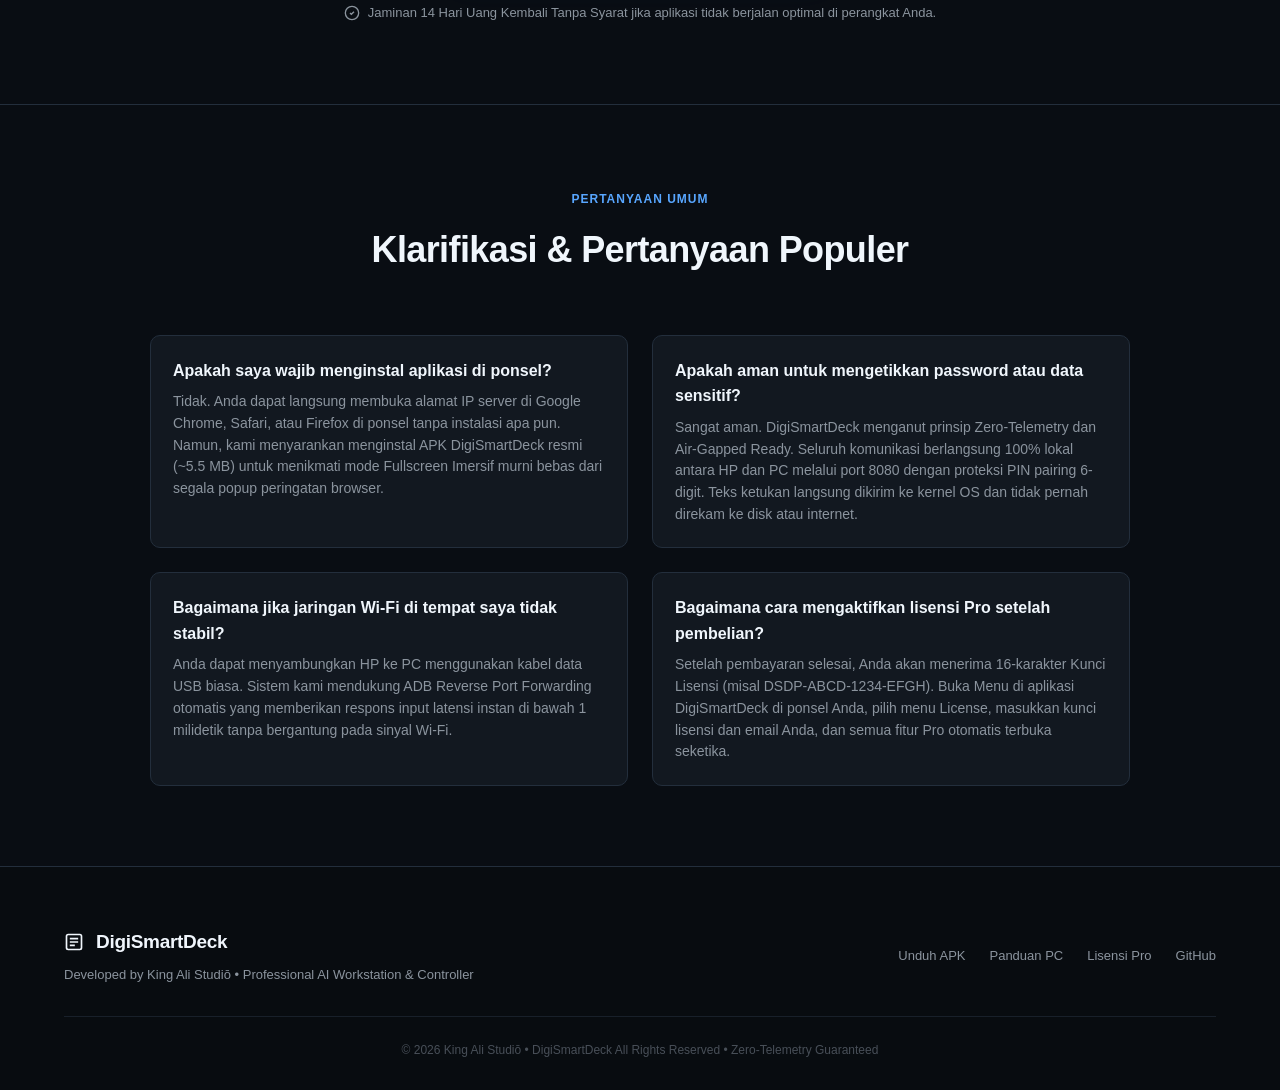
==== commit 7311a484: "chore(release): v1.21.0 - Implementasi Penuh Standalone Offline & Bluetooth HID Tanpa Server PC" ====
--- a/landing/index.html
+++ b/landing/index.html
@@ -816,7 +816,7 @@
       <a href="/" class="brand">
         <svg width="24" height="24" viewBox="0 0 24 24" fill="none" stroke="currentColor" stroke-width="2"><rect width="18" height="18" x="3" y="3" rx="2"/><path d="M7 8h10M7 12h10M7 16h6"/></svg>
         DigiSmartDeck
-        <span class="brand-badge">PRO V1.20</span>
+        <span class="brand-badge">PRO V1.21</span>
       </a>
 
       <ul class="nav-links">
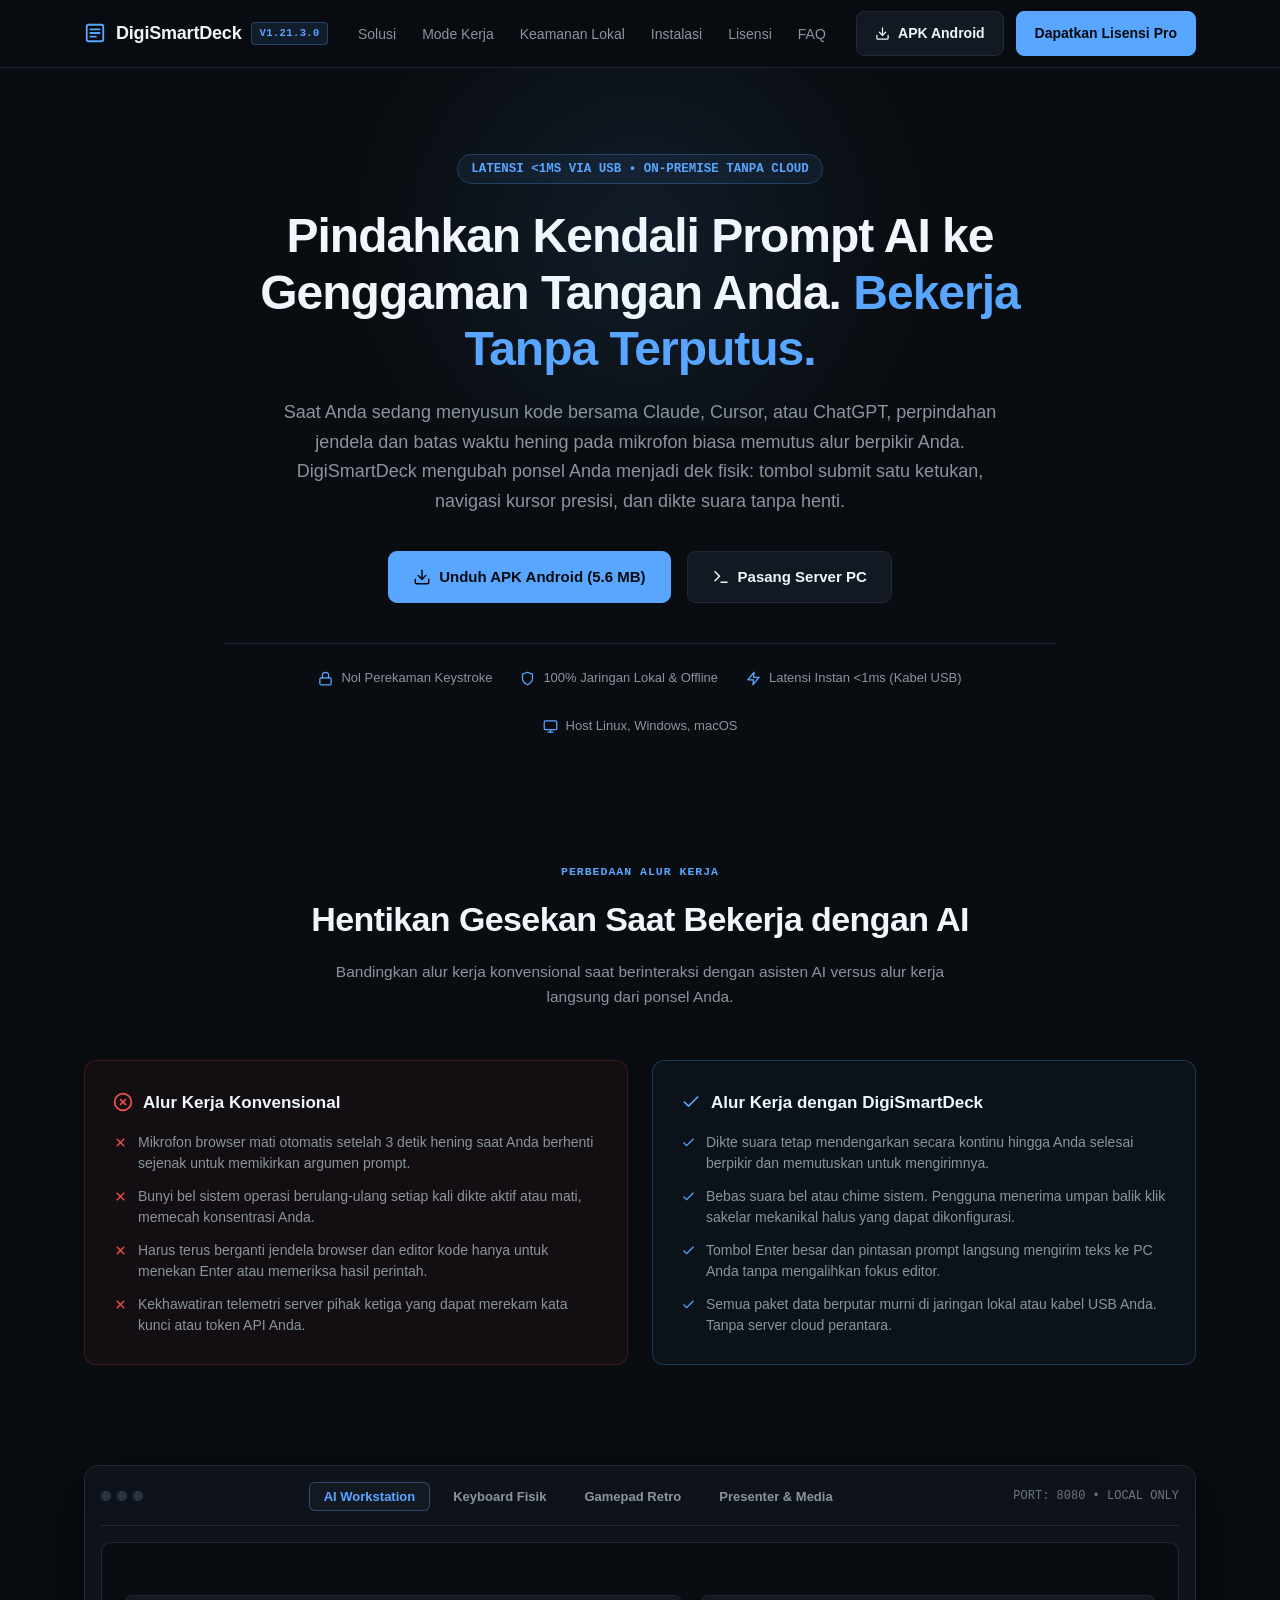
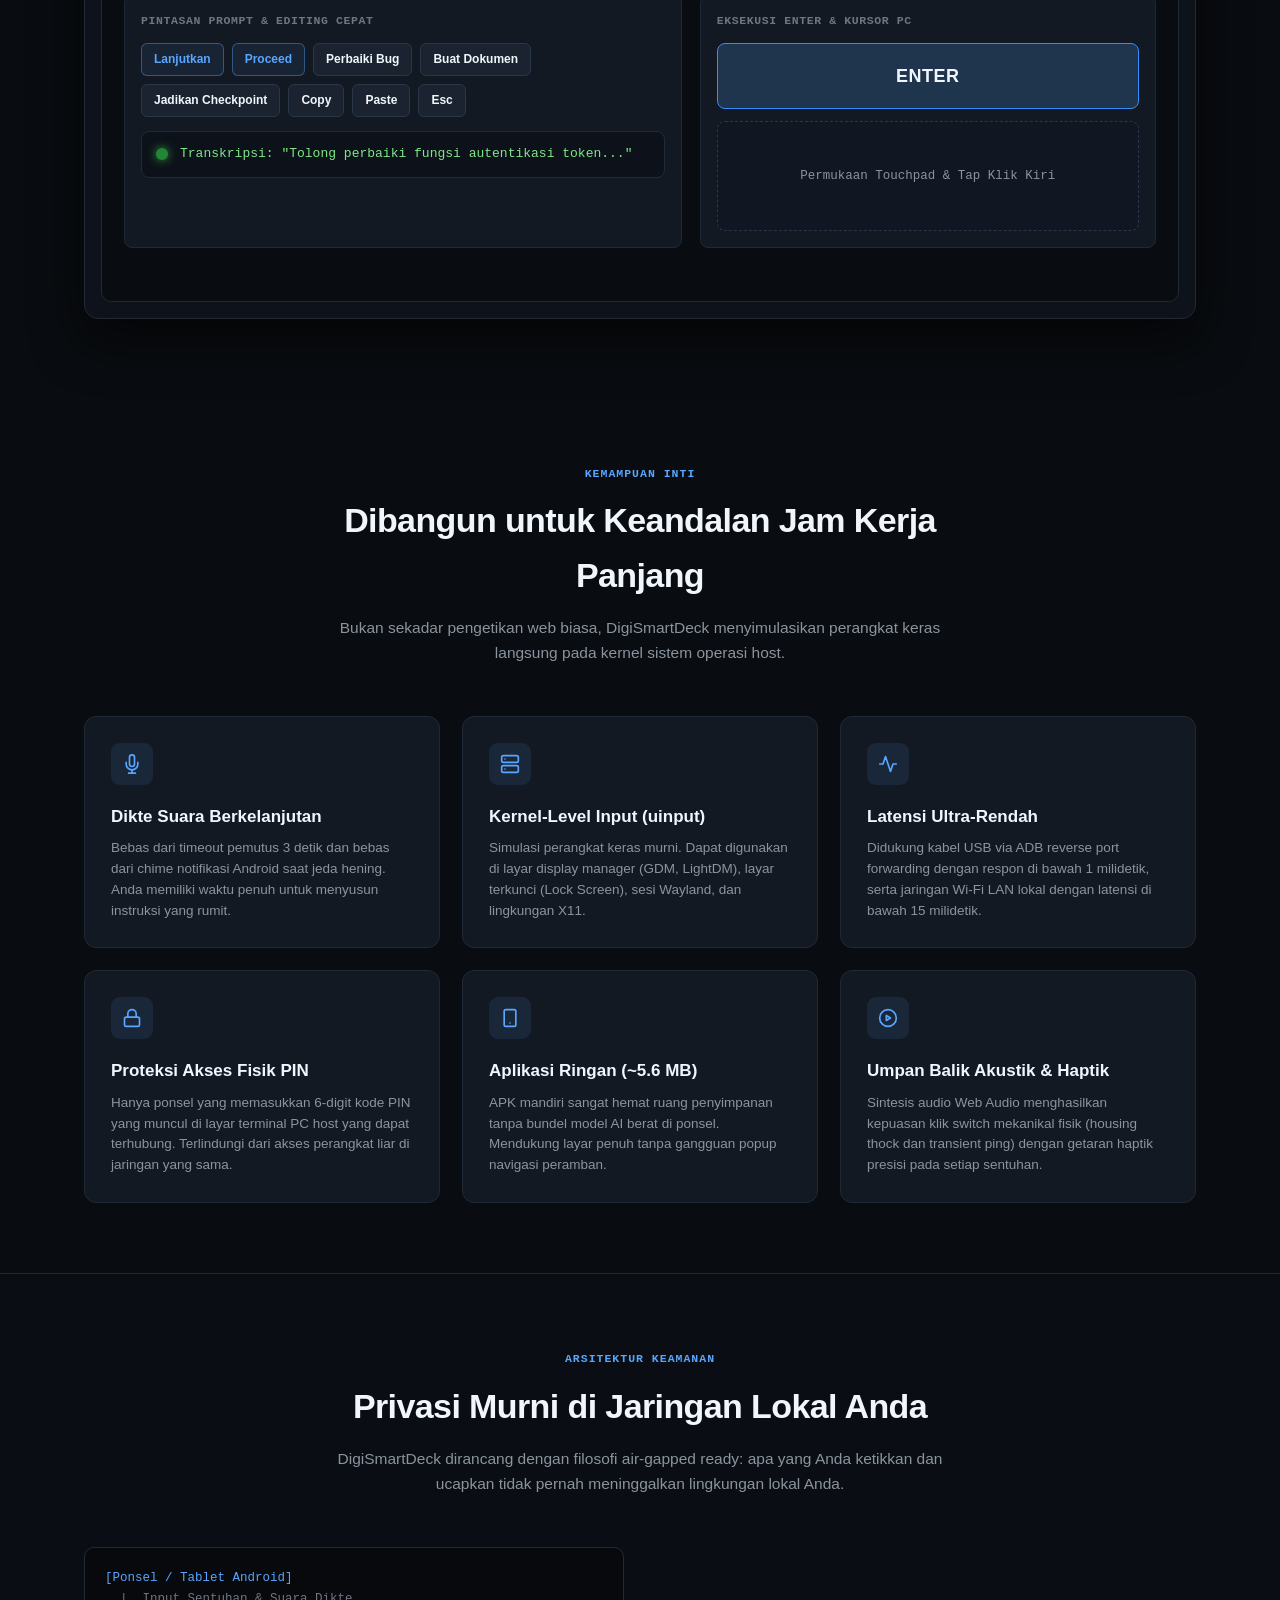
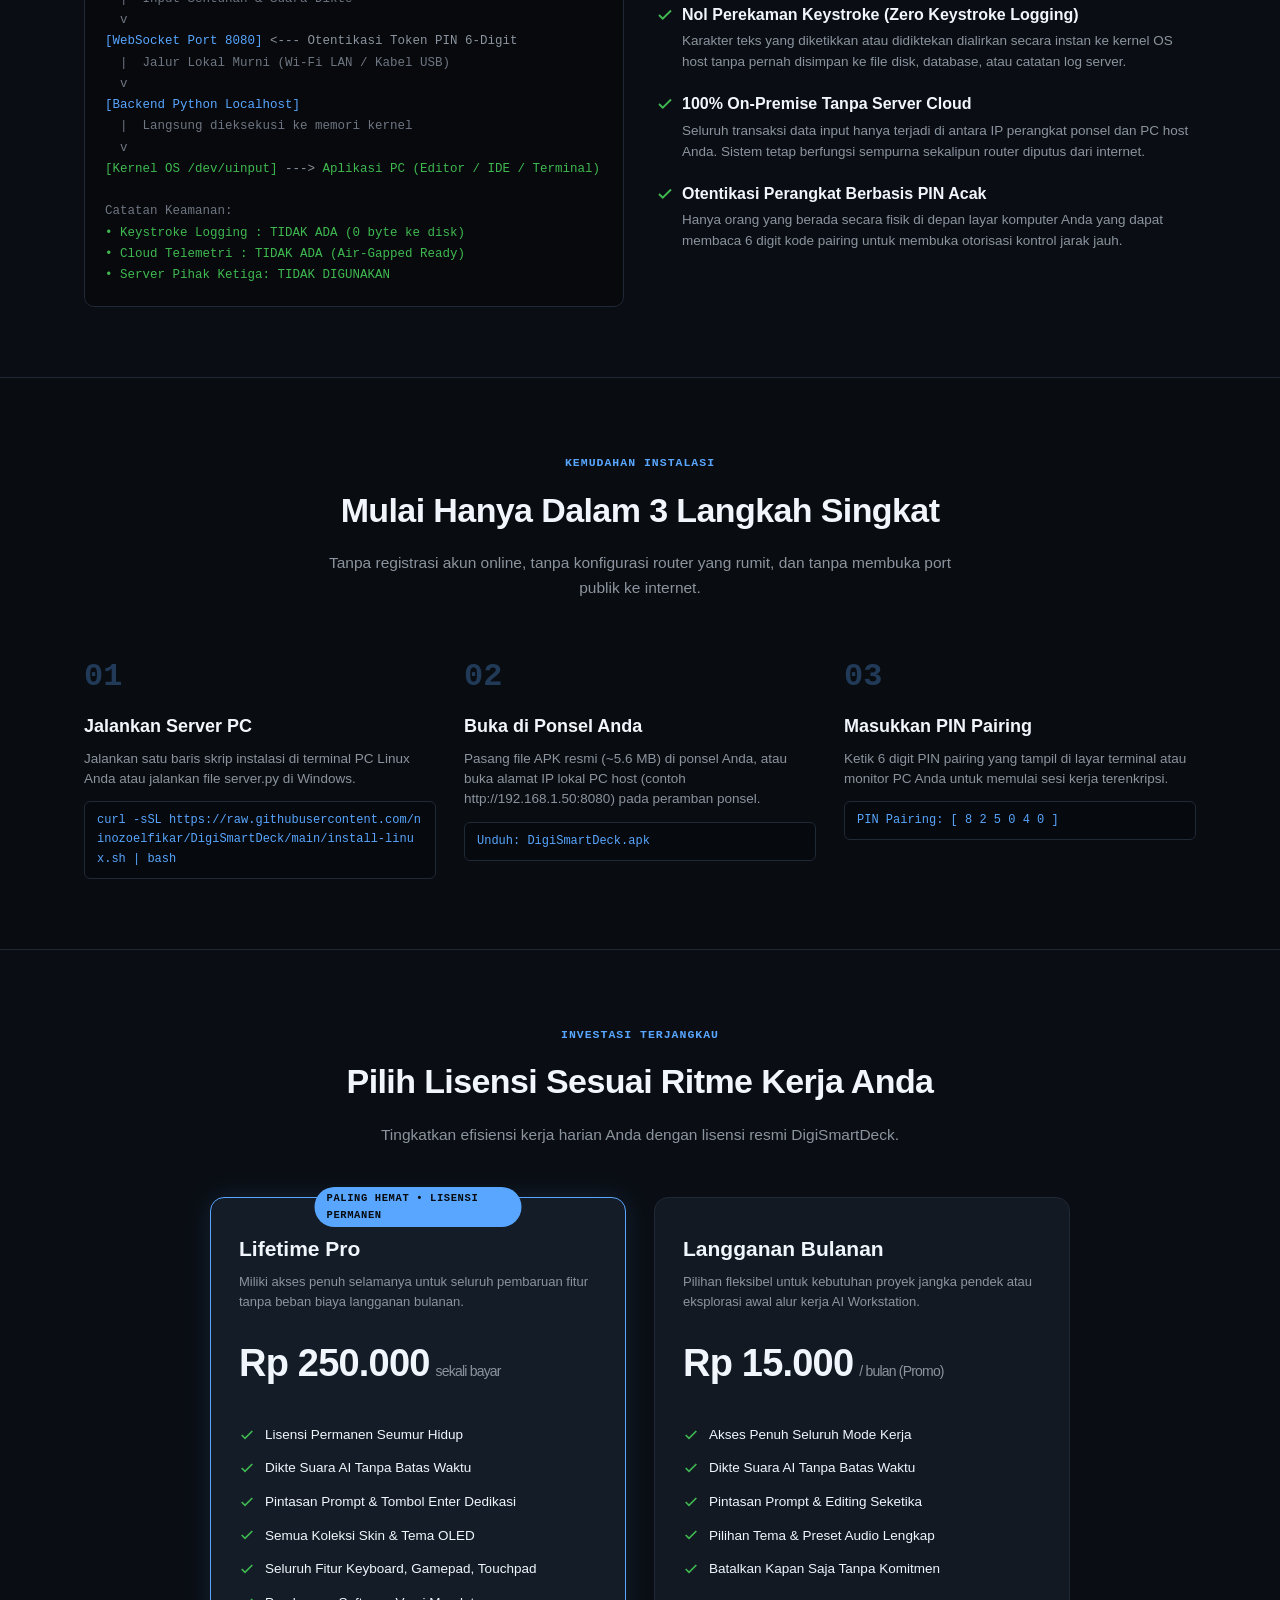
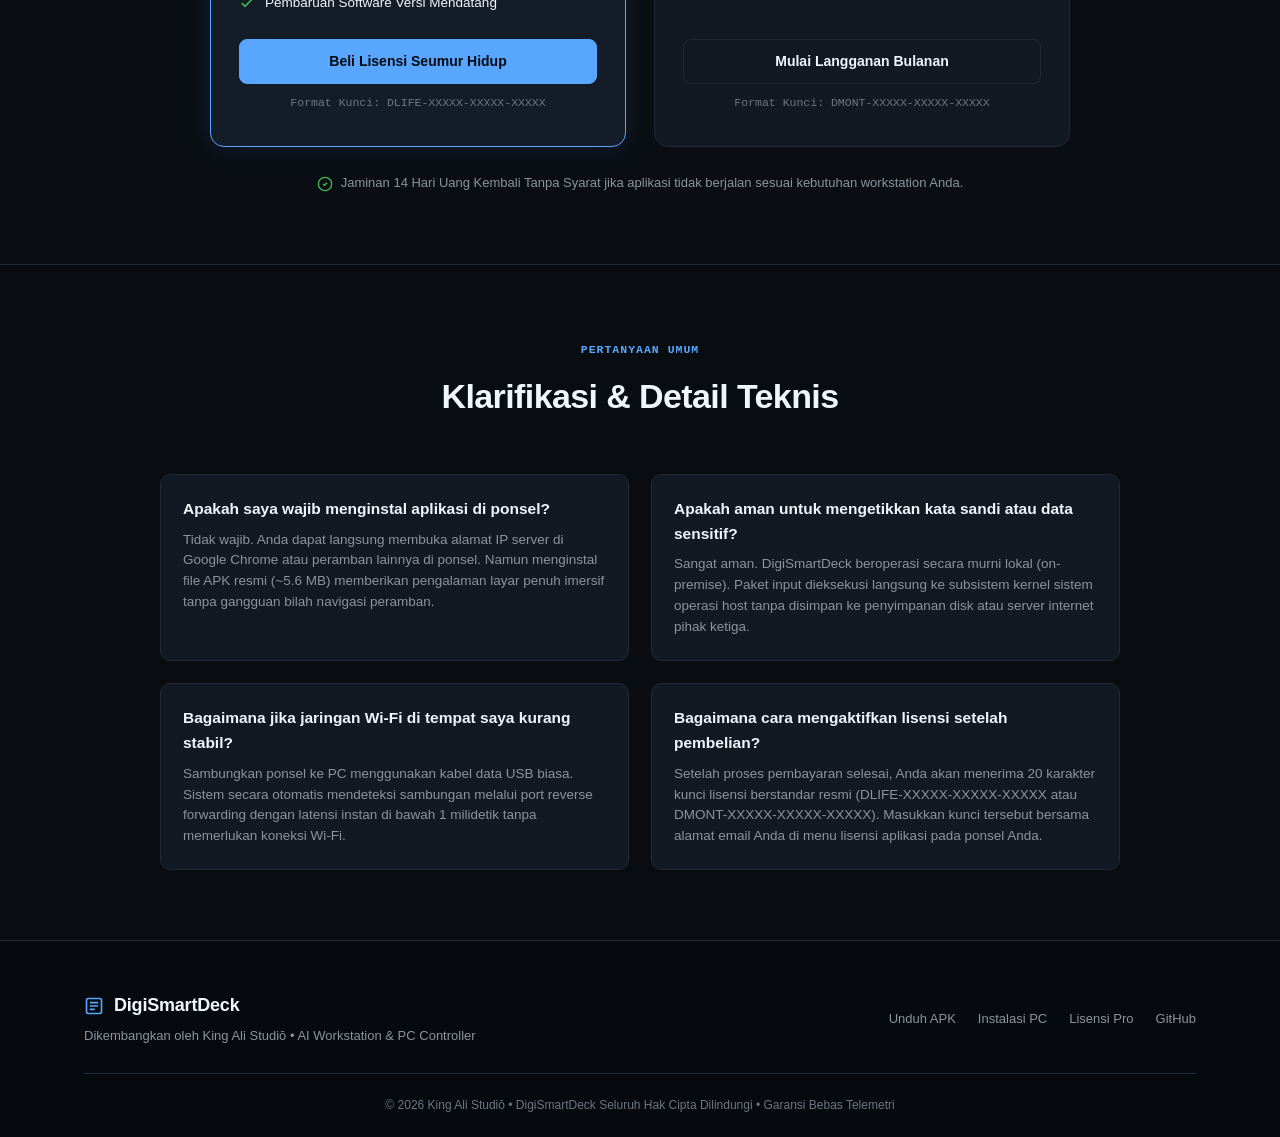
==== commit e292e1f9: "chore(release): v1.21.3.3 - Pembaruan stabilitas mic tablet fallback recognition service, pengiriman" ====
--- a/landing/index.html
+++ b/landing/index.html
@@ -3,33 +3,39 @@
 <head>
   <meta charset="utf-8">
   <meta name="viewport" content="width=device-width, initial-scale=1.0">
-  <title>DigiSmartDeck - AI Workstation &amp; Hardware Controller PC</title>
-  <meta name="description" content="Ubah ponsel dan tablet Anda menjadi keyboard fisik, trackpad presisi, gamepad, dan deck AI Workstation untuk PC dengan latensi di bawah 1ms.">
+  <title>DigiSmartDeck - AI Workstation Companion &amp; Local Hardware Controller</title>
+  <meta name="description" content="Pindahkan kendali AI prompt engineering, keyboard fisik, dan trackpad presisi ke genggaman ponsel Anda. Latensi di bawah 1ms, tanpa cloud, tanpa rekaman keystroke.">
   <link rel="icon" type="image/png" href="/static/icon-192.png">
   <style>
     :root {
-      --bg: #090d13;
-      --bg-card: #121820;
-      --bg-card-hover: #16202c;
-      --bg-input: #0d131a;
-      --border: #232e3c;
-      --border-accent: rgba(88, 166, 255, 0.4);
+      --bg: #090c10;
+      --bg-surface: #0e131b;
+      --bg-card: #131923;
+      --bg-card-hover: #18202d;
+      --border: #202936;
+      --border-accent: rgba(88, 166, 255, 0.35);
       --text: #f0f6fc;
       --text-muted: #8b949e;
+      --text-sub: #6e7681;
       --accent: #58a6ff;
       --accent-hover: #79b8ff;
-      --accent-glow: rgba(88, 166, 255, 0.25);
+      --accent-glow: rgba(88, 166, 255, 0.2);
       --success: #238636;
       --success-hover: #2ea043;
       --gold: #d29922;
-      --font: -apple-system, BlinkMacSystemFont, "Segoe UI", Roboto, Helvetica, Arial, sans-serif;
-      --font-mono: ui-monospace, SFMono-Regular, "SF Mono", Menlo, Consolas, monospace;
+      --danger: #f85149;
+      --font: -apple-system, BlinkMacSystemFont, "Segoe UI", Roboto, "Helvetica Neue", Arial, sans-serif;
+      --font-mono: "JetBrains Mono", ui-monospace, SFMono-Regular, "SF Mono", Menlo, Consolas, monospace;
     }
 
     * {
       box-sizing: border-box;
       margin: 0;
       padding: 0;
+    }
+
+    html {
+      scroll-behavior: smooth;
     }
 
     body {
@@ -41,23 +47,22 @@
       -webkit-font-smoothing: antialiased;
     }
 
-    /* Container */
     .container {
       width: 100%;
-      max-width: 1200px;
+      max-width: 1160px;
       margin: 0 auto;
       padding: 0 24px;
     }
 
-    /* Navigation */
+    /* Navbar */
     .navbar {
       position: sticky;
       top: 0;
       z-index: 100;
-      background: rgba(9, 13, 19, 0.85);
-      backdrop-filter: blur(12px);
+      background: rgba(9, 12, 16, 0.88);
+      backdrop-filter: blur(14px);
       border-bottom: 1px solid var(--border);
-      height: 70px;
+      height: 68px;
       display: flex;
       align-items: center;
     }
@@ -72,30 +77,36 @@
     .brand {
       display: flex;
       align-items: center;
-      gap: 12px;
+      gap: 10px;
       text-decoration: none;
       color: var(--text);
       font-weight: 800;
-      font-size: 19px;
-      letter-spacing: -0.3px;
+      font-size: 18px;
+      letter-spacing: -0.2px;
+    }
+
+    .brand svg {
+      color: var(--accent);
+      flex-shrink: 0;
     }
 
     .brand-badge {
-      font-size: 11px;
+      font-size: 10.5px;
       font-weight: 700;
       text-transform: uppercase;
-      background: rgba(88, 166, 255, 0.15);
+      background: rgba(88, 166, 255, 0.12);
       color: var(--accent);
-      border: 1px solid rgba(88, 166, 255, 0.3);
+      border: 1px solid rgba(88, 166, 255, 0.28);
       padding: 2px 7px;
       border-radius: 4px;
-      letter-spacing: 0.5px;
+      letter-spacing: 0.4px;
+      font-family: var(--font-mono);
     }
 
     .nav-links {
       display: flex;
       align-items: center;
-      gap: 28px;
+      gap: 26px;
       list-style: none;
     }
 
@@ -114,7 +125,7 @@
     .nav-actions {
       display: flex;
       align-items: center;
-      gap: 14px;
+      gap: 12px;
     }
 
     /* Buttons */
@@ -132,27 +143,22 @@
       transition: all 0.15s ease;
       white-space: nowrap;
       border: 1px solid transparent;
+      user-select: none;
+    }
+
+    .btn:active {
+      transform: translateY(1px);
     }
 
     .btn-primary {
       background: var(--accent);
-      color: #0d1117;
+      color: #070a0e;
       border-color: var(--accent);
     }
 
     .btn-primary:hover {
       background: var(--accent-hover);
       box-shadow: 0 0 16px var(--accent-glow);
-    }
-
-    .btn-success {
-      background: var(--success);
-      color: #ffffff;
-      border-color: rgba(240, 246, 252, 0.1);
-    }
-
-    .btn-success:hover {
-      background: var(--success-hover);
     }
 
     .btn-secondary {
@@ -167,26 +173,26 @@
     }
 
     .btn-lg {
-      padding: 14px 26px;
-      font-size: 16px;
-      border-radius: 10px;
+      padding: 13px 24px;
+      font-size: 15px;
+      border-radius: 9px;
     }
 
     /* Hero Section */
     .hero {
-      padding: 90px 0 60px;
+      padding: 86px 0 60px;
       text-align: center;
       position: relative;
     }
 
     .hero-glow {
       position: absolute;
-      top: 0;
+      top: -20px;
       left: 50%;
       transform: translateX(-50%);
-      width: 700px;
+      width: 760px;
       height: 380px;
-      background: radial-gradient(circle, rgba(88, 166, 255, 0.12) 0%, rgba(9, 13, 19, 0) 70%);
+      background: radial-gradient(circle, rgba(88, 166, 255, 0.1) 0%, rgba(9, 12, 16, 0) 70%);
       pointer-events: none;
       z-index: 0;
     }
@@ -194,7 +200,7 @@
     .hero-content {
       position: relative;
       z-index: 1;
-      max-width: 860px;
+      max-width: 880px;
       margin: 0 auto;
     }
 
@@ -202,36 +208,35 @@
       display: inline-flex;
       align-items: center;
       gap: 8px;
-      background: rgba(35, 134, 54, 0.15);
-      border: 1px solid rgba(46, 160, 67, 0.35);
-      color: #3fb950;
-      padding: 5px 14px;
+      background: rgba(88, 166, 255, 0.08);
+      border: 1px solid rgba(88, 166, 255, 0.25);
+      color: var(--accent);
+      padding: 4px 13px;
       border-radius: 20px;
-      font-size: 13px;
+      font-size: 12.5px;
       font-weight: 600;
+      font-family: var(--font-mono);
       margin-bottom: 24px;
     }
 
     .hero-title {
-      font-size: 52px;
-      line-height: 1.15;
+      font-size: 48px;
+      line-height: 1.18;
       font-weight: 800;
-      letter-spacing: -1.2px;
-      margin-bottom: 22px;
+      letter-spacing: -1px;
+      margin-bottom: 20px;
     }
 
     .hero-title span {
-      background: linear-gradient(135deg, #58a6ff 0%, #a5d6ff 100%);
-      -webkit-background-clip: text;
-      -webkit-text-fill-color: transparent;
+      color: var(--accent);
     }
 
     .hero-desc {
-      font-size: 19px;
-      line-height: 1.6;
+      font-size: 18px;
+      line-height: 1.65;
       color: var(--text-muted);
-      margin-bottom: 36px;
-      max-width: 720px;
+      margin-bottom: 34px;
+      max-width: 740px;
       margin-left: auto;
       margin-right: auto;
     }
@@ -242,17 +247,17 @@
       justify-content: center;
       gap: 16px;
       flex-wrap: wrap;
-      margin-bottom: 44px;
+      margin-bottom: 40px;
     }
 
     .hero-trust-bar {
       display: flex;
       align-items: center;
       justify-content: center;
-      gap: 32px;
+      gap: 28px;
       flex-wrap: wrap;
       padding-top: 24px;
-      border-top: 1px solid rgba(35, 46, 60, 0.6);
+      border-top: 1px solid var(--border);
     }
 
     .trust-item {
@@ -269,18 +274,81 @@
       flex-shrink: 0;
     }
 
-    /* Product Showcase Mockup */
+    /* Friction vs Flow Comparison */
+    .contrast-section {
+      padding: 60px 0;
+    }
+
+    .contrast-grid {
+      display: grid;
+      grid-template-columns: 1fr 1fr;
+      gap: 24px;
+      margin-top: 28px;
+    }
+
+    .contrast-card {
+      border-radius: 12px;
+      padding: 28px;
+      border: 1px solid var(--border);
+    }
+
+    .contrast-card.friction {
+      background: rgba(248, 81, 73, 0.04);
+      border-color: rgba(248, 81, 73, 0.2);
+    }
+
+    .contrast-card.flow {
+      background: rgba(88, 166, 255, 0.04);
+      border-color: rgba(88, 166, 255, 0.25);
+    }
+
+    .contrast-header {
+      display: flex;
+      align-items: center;
+      gap: 10px;
+      margin-bottom: 16px;
+    }
+
+    .contrast-title {
+      font-size: 17px;
+      font-weight: 700;
+    }
+
+    .contrast-list {
+      list-style: none;
+      display: flex;
+      flex-direction: column;
+      gap: 12px;
+      font-size: 14px;
+      color: var(--text-muted);
+      line-height: 1.5;
+    }
+
+    .contrast-list li {
+      display: flex;
+      align-items: flex-start;
+      gap: 10px;
+    }
+
+    .contrast-list li svg {
+      flex-shrink: 0;
+      margin-top: 3px;
+    }
+
+    .contrast-card.friction svg { color: var(--danger); }
+    .contrast-card.flow svg { color: var(--accent); }
+
+    /* Interactive Product Showcase */
     .showcase {
-      padding: 40px 0 80px;
+      padding: 40px 0 70px;
     }
 
     .mockup-container {
-      background: #0d1117;
+      background: var(--bg-surface);
       border: 1px solid var(--border);
-      border-radius: 16px;
+      border-radius: 14px;
       padding: 16px;
-      box-shadow: 0 24px 60px rgba(0, 0, 0, 0.7), 0 0 0 1px rgba(255, 255, 255, 0.05);
-      position: relative;
+      box-shadow: 0 20px 50px rgba(0, 0, 0, 0.6);
     }
 
     .mockup-header {
@@ -300,10 +368,10 @@
     }
 
     .mockup-dot {
-      width: 11px;
-      height: 11px;
+      width: 10px;
+      height: 10px;
       border-radius: 50%;
-      background: #30363d;
+      background: #2a3442;
     }
 
     .mockup-tabs {
@@ -331,15 +399,15 @@
 
     .mockup-tab-btn.active {
       color: var(--accent);
-      border-color: var(--accent-glow);
+      border-color: var(--border-accent);
     }
 
     .mockup-screen {
-      background: #161b22;
-      border: 1px solid #21262d;
+      background: #090c10;
+      border: 1px solid var(--border);
       border-radius: 10px;
-      padding: 24px;
-      min-height: 380px;
+      padding: 22px;
+      min-height: 360px;
       display: flex;
       flex-direction: column;
       justify-content: center;
@@ -347,7 +415,7 @@
 
     .preview-card {
       display: none;
-      animation: fadeIn 0.25s ease forwards;
+      animation: fadeIn 0.22s ease forwards;
     }
 
     .preview-card.active {
@@ -355,31 +423,32 @@
     }
 
     @keyframes fadeIn {
-      from { opacity: 0; transform: translateY(6px); }
+      from { opacity: 0; transform: translateY(4px); }
       to { opacity: 1; transform: translateY(0); }
     }
 
-    /* Grid Mockup Layouts */
+    /* Deck Layout Mockups */
     .deck-grid-ai {
       display: grid;
-      grid-template-columns: 1fr 1fr;
-      gap: 20px;
+      grid-template-columns: 1.1fr 0.9fr;
+      gap: 18px;
     }
 
     .ai-col-box {
-      background: #0d1117;
+      background: var(--bg-card);
       border: 1px solid var(--border);
       border-radius: 8px;
       padding: 16px;
     }
 
     .ai-box-title {
-      font-size: 12px;
+      font-size: 11.5px;
       font-weight: 700;
       text-transform: uppercase;
-      letter-spacing: 0.5px;
-      color: var(--text-muted);
+      letter-spacing: 0.6px;
+      color: var(--text-sub);
       margin-bottom: 12px;
+      font-family: var(--font-mono);
     }
 
     .prompt-pills {
@@ -389,38 +458,46 @@
     }
 
     .prompt-pill {
-      background: #21262d;
-      border: 1px solid #30363d;
+      background: #1b2330;
+      border: 1px solid #2a374a;
       color: var(--text);
       font-size: 12px;
       font-weight: 600;
       padding: 6px 12px;
       border-radius: 6px;
-    }
-
-    .prompt-pill.accent {
+      cursor: pointer;
+      transition: all 0.12s ease;
+    }
+
+    .prompt-pill:hover {
       border-color: var(--accent);
       color: var(--accent);
-      background: rgba(88, 166, 255, 0.1);
+    }
+
+    .prompt-pill.accent {
+      border-color: rgba(88, 166, 255, 0.4);
+      color: var(--accent);
+      background: rgba(88, 166, 255, 0.08);
     }
 
     .voice-meter-box {
       display: flex;
       align-items: center;
       gap: 12px;
-      background: #161b22;
-      border: 1px solid #30363d;
+      background: #0d121a;
+      border: 1px solid #202b3a;
       border-radius: 8px;
-      padding: 14px;
+      padding: 12px 14px;
       margin-top: 14px;
     }
 
     .voice-indicator {
-      width: 14px;
-      height: 14px;
+      width: 12px;
+      height: 12px;
       border-radius: 50%;
       background: #238636;
       box-shadow: 0 0 10px #2ea043;
+      flex-shrink: 0;
     }
 
     .voice-text {
@@ -429,95 +506,184 @@
       color: #7ee787;
     }
 
-    /* Value Pillars Section */
+    .enter-btn-mock {
+      background: #1f344d;
+      border: 1px solid #388bfd;
+      border-radius: 8px;
+      padding: 18px;
+      text-align: center;
+      color: #f0f6fc;
+      font-weight: 800;
+      font-size: 18px;
+      letter-spacing: 0.5px;
+      cursor: pointer;
+      transition: background 0.12s ease;
+    }
+
+    .enter-btn-mock:hover {
+      background: #28476e;
+    }
+
+    .trackpad-mock {
+      background: #101622;
+      border: 1px dashed #2a364a;
+      border-radius: 8px;
+      height: 110px;
+      display: flex;
+      align-items: center;
+      justify-content: center;
+      color: var(--text-muted);
+      font-size: 12.5px;
+      font-family: var(--font-mono);
+      margin-top: 12px;
+    }
+
+    /* Features Section */
     .features-section {
-      padding: 80px 0;
+      padding: 70px 0;
     }
 
     .section-header {
       text-align: center;
-      max-width: 680px;
-      margin: 0 auto 56px;
+      max-width: 660px;
+      margin: 0 auto 50px;
     }
 
     .section-badge {
-      font-size: 12px;
+      font-size: 11.5px;
       font-weight: 700;
       text-transform: uppercase;
       letter-spacing: 1px;
       color: var(--accent);
-      margin-bottom: 12px;
+      margin-bottom: 10px;
       display: inline-block;
+      font-family: var(--font-mono);
     }
 
     .section-title {
-      font-size: 36px;
+      font-size: 34px;
       font-weight: 800;
       letter-spacing: -0.6px;
-      margin-bottom: 16px;
+      margin-bottom: 14px;
     }
 
     .section-desc {
-      font-size: 16px;
+      font-size: 15.5px;
       color: var(--text-muted);
+      line-height: 1.6;
     }
 
     .features-grid {
       display: grid;
       grid-template-columns: repeat(3, 1fr);
-      gap: 24px;
+      gap: 22px;
     }
 
     .feature-card {
       background: var(--bg-card);
       border: 1px solid var(--border);
       border-radius: 12px;
-      padding: 28px;
+      padding: 26px;
       transition: all 0.2s ease;
     }
 
     .feature-card:hover {
       background: var(--bg-card-hover);
       border-color: var(--border-accent);
-      transform: translateY(-3px);
+      transform: translateY(-2px);
     }
 
     .feature-icon-wrapper {
-      width: 44px;
-      height: 44px;
-      border-radius: 10px;
-      background: rgba(88, 166, 255, 0.12);
+      width: 42px;
+      height: 42px;
+      border-radius: 9px;
+      background: rgba(88, 166, 255, 0.1);
       color: var(--accent);
       display: flex;
       align-items: center;
       justify-content: center;
-      margin-bottom: 20px;
+      margin-bottom: 18px;
     }
 
     .feature-card-title {
-      font-size: 18px;
+      font-size: 17px;
       font-weight: 700;
-      margin-bottom: 10px;
+      margin-bottom: 8px;
     }
 
     .feature-card-desc {
-      font-size: 14px;
+      font-size: 13.5px;
       color: var(--text-muted);
       line-height: 1.55;
     }
 
-    /* How It Works */
-    .steps-section {
-      padding: 80px 0;
-      background: #0d1218;
+    /* Privacy Architecture Section */
+    .arch-section {
+      padding: 70px 0;
+      background: #0a0e14;
       border-top: 1px solid var(--border);
       border-bottom: 1px solid var(--border);
+    }
+
+    .arch-grid {
+      display: grid;
+      grid-template-columns: 1fr 1fr;
+      gap: 32px;
+      align-items: center;
+      margin-top: 36px;
+    }
+
+    .arch-diagram {
+      background: #07090d;
+      border: 1px solid var(--border);
+      border-radius: 10px;
+      padding: 20px;
+      font-family: var(--font-mono);
+      font-size: 12.5px;
+      line-height: 1.7;
+      color: var(--text-muted);
+    }
+
+    .arch-diagram .hl-accent { color: var(--accent); }
+    .arch-diagram .hl-green { color: #3fb950; }
+    .arch-diagram .hl-dim { color: var(--text-sub); }
+
+    .arch-points {
+      display: flex;
+      flex-direction: column;
+      gap: 18px;
+    }
+
+    .arch-point-title {
+      font-size: 16px;
+      font-weight: 700;
+      margin-bottom: 4px;
+      display: flex;
+      align-items: center;
+      gap: 8px;
+    }
+
+    .arch-point-title svg {
+      color: #3fb950;
+      flex-shrink: 0;
+    }
+
+    .arch-point-desc {
+      font-size: 13.5px;
+      color: var(--text-muted);
+      line-height: 1.55;
+      padding-left: 26px;
+    }
+
+    /* How It Works (3 Steps) */
+    .steps-section {
+      padding: 70px 0;
     }
 
     .steps-grid {
       display: grid;
       grid-template-columns: repeat(3, 1fr);
-      gap: 32px;
+      gap: 28px;
     }
 
     .step-card {
@@ -525,93 +691,50 @@
     }
 
     .step-number {
-      font-size: 36px;
+      font-size: 32px;
       font-weight: 900;
-      color: rgba(88, 166, 255, 0.35);
+      color: rgba(88, 166, 255, 0.3);
+      margin-bottom: 10px;
+      font-family: var(--font-mono);
+    }
+
+    .step-title {
+      font-size: 18px;
+      font-weight: 700;
+      margin-bottom: 8px;
+    }
+
+    .step-desc {
+      font-size: 13.5px;
+      color: var(--text-muted);
       margin-bottom: 12px;
-      font-family: var(--font-mono);
-    }
-
-    .step-title {
-      font-size: 19px;
-      font-weight: 700;
-      margin-bottom: 10px;
-    }
-
-    .step-desc {
-      font-size: 14px;
-      color: var(--text-muted);
-      margin-bottom: 14px;
+      line-height: 1.5;
     }
 
     .step-code {
-      background: #090d13;
+      background: #06090d;
       border: 1px solid var(--border);
       border-radius: 6px;
-      padding: 10px 12px;
+      padding: 9px 12px;
       font-family: var(--font-mono);
       font-size: 12px;
       color: var(--accent);
-      display: flex;
-      align-items: center;
-      justify-content: space-between;
-    }
-
-    /* Comparison Table */
-    .matrix-section {
-      padding: 80px 0;
-    }
-
-    .matrix-table {
-      width: 100%;
-      border-collapse: collapse;
-      margin-top: 32px;
-      background: var(--bg-card);
-      border: 1px solid var(--border);
-      border-radius: 12px;
-      overflow: hidden;
-    }
-
-    .matrix-table th, .matrix-table td {
-      padding: 16px 20px;
-      text-align: left;
-      border-bottom: 1px solid var(--border);
-      font-size: 14px;
-    }
-
-    .matrix-table th {
-      background: #0d131a;
-      font-weight: 700;
-      font-size: 13px;
-      text-transform: uppercase;
-      letter-spacing: 0.5px;
-      color: var(--text-muted);
-    }
-
-    .matrix-table tr:last-child td {
-      border-bottom: none;
-    }
-
-    .matrix-table .col-free {
-      color: var(--text-muted);
-      width: 220px;
-    }
-
-    .matrix-table .col-pro {
-      color: var(--accent);
-      font-weight: 600;
-      width: 240px;
+      word-break: break-all;
     }
 
     /* Pricing Section */
     .pricing-section {
-      padding: 80px 0;
+      padding: 70px 0;
+      background: #0a0e14;
+      border-top: 1px solid var(--border);
     }
 
     .pricing-grid {
       display: grid;
-      grid-template-columns: repeat(3, 1fr);
-      gap: 24px;
+      grid-template-columns: 1fr 1fr;
+      gap: 28px;
+      max-width: 860px;
+      margin: 0 auto;
       align-items: stretch;
     }
 
@@ -619,7 +742,7 @@
       background: var(--bg-card);
       border: 1px solid var(--border);
       border-radius: 14px;
-      padding: 36px 28px;
+      padding: 34px 28px;
       display: flex;
       flex-direction: column;
       position: relative;
@@ -628,46 +751,48 @@
 
     .pricing-card.featured {
       border-color: var(--accent);
-      box-shadow: 0 0 30px rgba(88, 166, 255, 0.15);
-      background: #141c26;
+      box-shadow: 0 0 28px rgba(88, 166, 255, 0.12);
+      background: #141c27;
     }
 
     .featured-badge {
       position: absolute;
-      top: -12px;
+      top: -11px;
       left: 50%;
       transform: translateX(-50%);
       background: var(--accent);
-      color: #0d1117;
-      font-size: 11px;
+      color: #070a0e;
+      font-size: 10.5px;
       font-weight: 800;
       text-transform: uppercase;
-      letter-spacing: 0.8px;
-      padding: 4px 14px;
+      letter-spacing: 0.6px;
+      padding: 3px 12px;
       border-radius: 20px;
+      font-family: var(--font-mono);
     }
 
     .pricing-plan-name {
-      font-size: 20px;
-      font-weight: 700;
-      margin-bottom: 8px;
+      font-size: 21px;
+      font-weight: 800;
+      margin-bottom: 6px;
     }
 
     .pricing-plan-desc {
       font-size: 13px;
       color: var(--text-muted);
-      margin-bottom: 24px;
-      min-height: 40px;
+      margin-bottom: 22px;
+      min-height: 38px;
+      line-height: 1.5;
     }
 
     .pricing-price {
-      font-size: 42px;
+      font-size: 38px;
       font-weight: 900;
-      letter-spacing: -1px;
+      letter-spacing: -0.8px;
       margin-bottom: 4px;
       display: flex;
       align-items: baseline;
-      gap: 4px;
+      gap: 6px;
     }
 
     .pricing-period {
@@ -678,7 +803,7 @@
 
     .pricing-features {
       list-style: none;
-      margin: 28px 0;
+      margin: 26px 0;
       display: flex;
       flex-direction: column;
       gap: 12px;
@@ -689,7 +814,7 @@
       display: flex;
       align-items: center;
       gap: 10px;
-      font-size: 14px;
+      font-size: 13.5px;
       color: var(--text);
     }
 
@@ -698,36 +823,45 @@
       flex-shrink: 0;
     }
 
-    .pricing-features li.disabled {
-      color: #484f58;
-    }
-
-    .pricing-features li.disabled svg {
-      color: #30363d;
+    .pricing-cta {
+      margin-top: auto;
+    }
+
+    .license-format-note {
+      font-size: 11.5px;
+      font-family: var(--font-mono);
+      color: var(--text-sub);
+      text-align: center;
+      margin-top: 10px;
     }
 
     .guarantee-note {
       text-align: center;
       font-size: 13px;
       color: var(--text-muted);
-      margin-top: 24px;
+      margin-top: 26px;
       display: flex;
       align-items: center;
       justify-content: center;
       gap: 8px;
     }
 
+    .guarantee-note svg {
+      color: #3fb950;
+      flex-shrink: 0;
+    }
+
     /* FAQ Section */
     .faq-section {
-      padding: 80px 0;
+      padding: 70px 0;
       border-top: 1px solid var(--border);
     }
 
     .faq-grid {
       display: grid;
       grid-template-columns: 1fr 1fr;
-      gap: 24px;
-      max-width: 980px;
+      gap: 22px;
+      max-width: 960px;
       margin: 0 auto;
     }
 
@@ -739,23 +873,23 @@
     }
 
     .faq-question {
-      font-size: 16px;
+      font-size: 15.5px;
       font-weight: 700;
       margin-bottom: 8px;
       color: var(--text);
     }
 
     .faq-answer {
-      font-size: 14px;
+      font-size: 13.5px;
       color: var(--text-muted);
       line-height: 1.55;
     }
 
     /* Footer */
     .footer {
-      background: #080c10;
+      background: #06090d;
       border-top: 1px solid var(--border);
-      padding: 60px 0 30px;
+      padding: 50px 0 28px;
     }
 
     .footer-inner {
@@ -764,8 +898,8 @@
       align-items: center;
       flex-wrap: wrap;
       gap: 20px;
-      padding-bottom: 30px;
-      border-bottom: 1px solid rgba(35, 46, 60, 0.6);
+      padding-bottom: 26px;
+      border-bottom: 1px solid var(--border);
     }
 
     .footer-copy {
@@ -775,7 +909,7 @@
 
     .footer-links {
       display: flex;
-      gap: 24px;
+      gap: 22px;
     }
 
     .footer-links a {
@@ -790,16 +924,18 @@
     }
 
     .footer-bottom {
-      padding-top: 24px;
+      padding-top: 22px;
       text-align: center;
       font-size: 12px;
-      color: #484f58;
+      color: var(--text-sub);
     }
 
     /* Responsive */
     @media (max-width: 900px) {
-      .hero-title { font-size: 38px; }
+      .hero-title { font-size: 34px; }
+      .contrast-grid { grid-template-columns: 1fr; }
       .features-grid { grid-template-columns: 1fr; }
+      .arch-grid { grid-template-columns: 1fr; }
       .steps-grid { grid-template-columns: 1fr; }
       .pricing-grid { grid-template-columns: 1fr; }
       .deck-grid-ai { grid-template-columns: 1fr; }
@@ -810,30 +946,105 @@
 </head>
 <body>
 
-  <!-- Navigation -->
+  <!-- Audio Context Engine (Mechanical Sound Feedback) -->
+  <script>
+    let audioCtx = null;
+    function getAudioContext() {
+      if (!audioCtx) {
+        const AudioContextClass = window.AudioContext || window.webkitAudioContext;
+        if (AudioContextClass) audioCtx = new AudioContextClass();
+      }
+      return audioCtx;
+    }
+
+    function unlockAudio() {
+      const ctx = getAudioContext();
+      if (ctx && (ctx.state === 'suspended' || ctx.state === 'interrupted')) {
+        ctx.resume().catch(() => {});
+      }
+    }
+    window.addEventListener('touchstart', unlockAudio, { passive: true, capture: true });
+    window.addEventListener('mousedown', unlockAudio, { passive: true, capture: true });
+
+    function playClickSound(pitch = 1.0) {
+      try {
+        const ctx = getAudioContext();
+        if (!ctx) return;
+        if (ctx.state === 'suspended') {
+          ctx.resume().then(() => synthesizeClick(pitch)).catch(() => {});
+        } else {
+          synthesizeClick(pitch);
+        }
+      } catch (e) {}
+    }
+
+    function synthesizeClick(pitch) {
+      const ctx = getAudioContext();
+      if (!ctx) return;
+      const now = Math.max(ctx.currentTime + 0.002, 0.005);
+      const finalPitch = pitch || (0.98 + Math.random() * 0.04);
+      const bodyPitch = 1 + (finalPitch - 1) * 0.35;
+
+      // 1. Transient click (snap switch)
+      const osc1 = ctx.createOscillator();
+      const gain1 = ctx.createGain();
+      osc1.type = 'triangle';
+      osc1.frequency.setValueAtTime(1800 * finalPitch, now);
+      osc1.frequency.exponentialRampToValueAtTime(Math.max(40, 380 * finalPitch), now + 0.015);
+      gain1.gain.setValueAtTime(1.8, now);
+      gain1.gain.exponentialRampToValueAtTime(0.001, now + 0.015);
+      osc1.connect(gain1);
+      gain1.connect(ctx.destination);
+      osc1.start(now);
+      osc1.stop(now + 0.018);
+
+      // 2. Housing body thock
+      const osc2 = ctx.createOscillator();
+      const gain2 = ctx.createGain();
+      osc2.type = 'sine';
+      osc2.frequency.setValueAtTime(320 * bodyPitch, now);
+      osc2.frequency.exponentialRampToValueAtTime(Math.max(20, 85 * bodyPitch), now + 0.026);
+      gain2.gain.setValueAtTime(1.5, now);
+      gain2.gain.exponentialRampToValueAtTime(0.001, now + 0.026);
+      osc2.connect(gain2);
+      gain2.connect(ctx.destination);
+      osc2.start(now);
+      osc2.stop(now + 0.030);
+
+      osc2.onended = () => {
+        try {
+          osc1.disconnect(); gain1.disconnect();
+          osc2.disconnect(); gain2.disconnect();
+        } catch(e) {}
+      };
+    }
+  </script>
+
+  <!-- Navbar -->
   <nav class="navbar">
     <div class="container nav-inner">
-      <a href="/" class="brand">
-        <svg width="24" height="24" viewBox="0 0 24 24" fill="none" stroke="currentColor" stroke-width="2"><rect width="18" height="18" x="3" y="3" rx="2"/><path d="M7 8h10M7 12h10M7 16h6"/></svg>
+      <a href="/" class="brand" onclick="playClickSound()">
+        <svg width="22" height="22" viewBox="0 0 24 24" fill="none" stroke="currentColor" stroke-width="2" stroke-linecap="round" stroke-linejoin="round"><rect width="18" height="18" x="3" y="3" rx="2"/><path d="M7 8h10M7 12h10M7 16h6"/></svg>
         DigiSmartDeck
-        <span class="brand-badge">PRO V1.21</span>
+        <span class="brand-badge">V1.21.3.0</span>
       </a>
 
       <ul class="nav-links">
-        <li><a href="#features">Fitur Utama</a></li>
-        <li><a href="#modes">Mode Kerja</a></li>
-        <li><a href="#cara-kerja">Cara Kerja</a></li>
-        <li><a href="#pricing">Harga Lisensi</a></li>
-        <li><a href="#faq">FAQ</a></li>
+        <li><a href="#solusi" onclick="playClickSound()">Solusi</a></li>
+        <li><a href="#modes" onclick="playClickSound()">Mode Kerja</a></li>
+        <li><a href="#keamanan" onclick="playClickSound()">Keamanan Lokal</a></li>
+        <li><a href="#cara-kerja" onclick="playClickSound()">Instalasi</a></li>
+        <li><a href="#pricing" onclick="playClickSound()">Lisensi</a></li>
+        <li><a href="#faq" onclick="playClickSound()">FAQ</a></li>
       </ul>
 
       <div class="nav-actions">
-        <a href="/download/apk" class="btn btn-secondary" title="Unduh Aplikasi Android Resmi (~5.5 MB)">
-          <svg width="15" height="15" viewBox="0 0 24 24" fill="none" stroke="currentColor" stroke-width="2"><path d="M21 15v4a2 2 0 0 1-2 2H5a2 2 0 0 1-2-2v-4"/><polyline points="7 10 12 15 17 10"/><line x1="12" x2="12" y1="15" y2="3"/></svg>
+        <a href="/download/apk" class="btn btn-secondary" onclick="playClickSound()" title="Unduh File APK Android (~5.6 MB)">
+          <svg width="15" height="15" viewBox="0 0 24 24" fill="none" stroke="currentColor" stroke-width="2" stroke-linecap="round" stroke-linejoin="round"><path d="M21 15v4a2 2 0 0 1-2 2H5a2 2 0 0 1-2-2v-4"/><polyline points="7 10 12 15 17 10"/><line x1="12" x2="12" y1="15" y2="3"/></svg>
           APK Android
         </a>
-        <a href="#pricing" class="btn btn-primary">
-          Beli Lisensi Pro
+        <a href="#pricing" class="btn btn-primary" onclick="playClickSound()">
+          Dapatkan Lisensi Pro
         </a>
       </div>
     </div>
@@ -844,49 +1055,111 @@
     <div class="hero-glow"></div>
     <div class="container hero-content">
       <div class="hero-tag">
-        <svg width="14" height="14" viewBox="0 0 24 24" fill="none" stroke="currentColor" stroke-width="2"><path d="M12 2v20M17 5H9.5a3.5 3.5 0 0 0 0 7h5a3.5 3.5 0 0 1 0 7H6"/></svg>
-        Software Komersial Berbayar &bull; Akses Trial 7 Hari
+        LATENSI &lt;1MS VIA USB &bull; ON-PREMISE TANPA CLOUD
       </div>
 
       <h1 class="hero-title">
-        Ubah Ponsel Jadi <span>Keyboard Fisik, Touchpad &amp; Deck AI</span> untuk PC Anda
+        Pindahkan Kendali Prompt AI ke Genggaman Tangan Anda. <span>Bekerja Tanpa Terputus.</span>
       </h1>
 
       <p class="hero-desc">
-        Kendalikan workstation atau PC Anda dari kasur dan sofa dengan latensi di bawah 1ms. Dikte suara AI real-time tanpa henti, kontrol kernel Linux uinput, dan privasi murni di jaringan lokal.
+        Saat Anda sedang menyusun kode bersama Claude, Cursor, atau ChatGPT, perpindahan jendela dan batas waktu hening pada mikrofon biasa memutus alur berpikir Anda. DigiSmartDeck mengubah ponsel Anda menjadi dek fisik: tombol submit satu ketukan, navigasi kursor presisi, dan dikte suara tanpa henti.
       </p>
 
       <div class="hero-cta-group">
-        <a href="/download/apk" class="btn btn-primary btn-lg" id="btn-hero-apk">
-          <svg width="18" height="18" viewBox="0 0 24 24" fill="none" stroke="currentColor" stroke-width="2"><path d="M21 15v4a2 2 0 0 1-2 2H5a2 2 0 0 1-2-2v-4"/><polyline points="7 10 12 15 17 10"/><line x1="12" x2="12" y1="15" y2="3"/></svg>
-          Unduh APK Android (5.5 MB)
+        <a href="/download/apk" class="btn btn-primary btn-lg" id="btn-hero-apk" onclick="playClickSound()">
+          <svg width="18" height="18" viewBox="0 0 24 24" fill="none" stroke="currentColor" stroke-width="2" stroke-linecap="round" stroke-linejoin="round"><path d="M21 15v4a2 2 0 0 1-2 2H5a2 2 0 0 1-2-2v-4"/><polyline points="7 10 12 15 17 10"/><line x1="12" x2="12" y1="15" y2="3"/></svg>
+          Unduh APK Android (5.6 MB)
         </a>
-        <a href="#cara-kerja" class="btn btn-secondary btn-lg">
-          <svg width="18" height="18" viewBox="0 0 24 24" fill="none" stroke="currentColor" stroke-width="2"><polyline points="4 17 10 11 4 5"/><line x1="12" x2="20" y1="19" y2="19"/></svg>
-          Pasang Server di PC
+        <a href="#cara-kerja" class="btn btn-secondary btn-lg" onclick="playClickSound()">
+          <svg width="18" height="18" viewBox="0 0 24 24" fill="none" stroke="currentColor" stroke-width="2" stroke-linecap="round" stroke-linejoin="round"><polyline points="4 17 10 11 4 5"/><line x1="12" x2="20" y1="19" y2="19"/></svg>
+          Pasang Server PC
         </a>
       </div>
 
       <div class="hero-trust-bar">
         <div class="trust-item">
-          <svg width="16" height="16" viewBox="0 0 24 24" fill="none" stroke="currentColor" stroke-width="2"><path d="M12 22s8-4 8-10V5l-8-3-8 3v7c0 6 8 10 8 10z"/></svg>
-          Nol Telemetri &bull; 100% Offline Lokal
+          <svg width="15" height="15" viewBox="0 0 24 24" fill="none" stroke="currentColor" stroke-width="2" stroke-linecap="round" stroke-linejoin="round"><rect width="18" height="11" x="3" y="11" rx="2" ry="2"/><path d="M7 11V7a5 5 0 0 1 10 0v4"/></svg>
+          Nol Perekaman Keystroke
         </div>
         <div class="trust-item">
-          <svg width="16" height="16" viewBox="0 0 24 24" fill="none" stroke="currentColor" stroke-width="2"><polygon points="13 2 3 14 12 14 11 22 21 10 12 10 13 2"/></svg>
-          Latensi Instan &lt;1ms (USB) / &lt;15ms (Wi-Fi)
+          <svg width="15" height="15" viewBox="0 0 24 24" fill="none" stroke="currentColor" stroke-width="2" stroke-linecap="round" stroke-linejoin="round"><path d="M12 22s8-4 8-10V5l-8-3-8 3v7c0 6 8 10 8 10z"/></svg>
+          100% Jaringan Lokal &amp; Offline
         </div>
         <div class="trust-item">
-          <svg width="16" height="16" viewBox="0 0 24 24" fill="none" stroke="currentColor" stroke-width="2"><rect width="18" height="11" x="3" y="11" rx="2" ry="2"/><path d="M7 11V7a5 5 0 0 1 10 0v4"/></svg>
-          Proteksi Akses Fisik PIN 6-Digit
+          <svg width="15" height="15" viewBox="0 0 24 24" fill="none" stroke="currentColor" stroke-width="2" stroke-linecap="round" stroke-linejoin="round"><polygon points="13 2 3 14 12 14 11 22 21 10 12 10 13 2"/></svg>
+          Latensi Instan &lt;1ms (Kabel USB)
         </div>
         <div class="trust-item">
-          <svg width="16" height="16" viewBox="0 0 24 24" fill="none" stroke="currentColor" stroke-width="2"><rect width="20" height="14" x="2" y="3" rx="2"/><line x1="8" x2="16" y1="21" y2="21"/><line x1="12" x2="12" y1="17" y2="21"/></svg>
-          Mendukung Linux, Windows, macOS
+          <svg width="15" height="15" viewBox="0 0 24 24" fill="none" stroke="currentColor" stroke-width="2" stroke-linecap="round" stroke-linejoin="round"><rect width="20" height="14" x="2" y="3" rx="2"/><line x1="8" x2="16" y1="21" y2="21"/><line x1="12" x2="12" y1="17" y2="21"/></svg>
+          Host Linux, Windows, macOS
         </div>
       </div>
     </div>
   </header>
+
+  <!-- Problem vs Solution Contrast Section -->
+  <section class="contrast-section" id="solusi">
+    <div class="container">
+      <div class="section-header">
+        <span class="section-badge">Perbedaan Alur Kerja</span>
+        <h2 class="section-title">Hentikan Gesekan Saat Bekerja dengan AI</h2>
+        <p class="section-desc">Bandingkan alur kerja konvensional saat berinteraksi dengan asisten AI versus alur kerja langsung dari ponsel Anda.</p>
+      </div>
+
+      <div class="contrast-grid">
+        <div class="contrast-card friction">
+          <div class="contrast-header">
+            <svg width="20" height="20" viewBox="0 0 24 24" fill="none" stroke="currentColor" stroke-width="2" stroke-linecap="round" stroke-linejoin="round"><circle cx="12" cy="12" r="10"/><line x1="15" y1="9" x2="9" y2="15"/><line x1="9" y1="9" x2="15" y2="15"/></svg>
+            <h3 class="contrast-title">Alur Kerja Konvensional</h3>
+          </div>
+          <ul class="contrast-list">
+            <li>
+              <svg width="15" height="15" viewBox="0 0 24 24" fill="none" stroke="currentColor" stroke-width="2"><line x1="18" x2="6" y1="6" y2="18"/><line x1="6" x2="18" y1="6" y2="18"/></svg>
+              Mikrofon browser mati otomatis setelah 3 detik hening saat Anda berhenti sejenak untuk memikirkan argumen prompt.
+            </li>
+            <li>
+              <svg width="15" height="15" viewBox="0 0 24 24" fill="none" stroke="currentColor" stroke-width="2"><line x1="18" x2="6" y1="6" y2="18"/><line x1="6" x2="18" y1="6" y2="18"/></svg>
+              Bunyi bel sistem operasi berulang-ulang setiap kali dikte aktif atau mati, memecah konsentrasi Anda.
+            </li>
+            <li>
+              <svg width="15" height="15" viewBox="0 0 24 24" fill="none" stroke="currentColor" stroke-width="2"><line x1="18" x2="6" y1="6" y2="18"/><line x1="6" x2="18" y1="6" y2="18"/></svg>
+              Harus terus berganti jendela browser dan editor kode hanya untuk menekan Enter atau memeriksa hasil perintah.
+            </li>
+            <li>
+              <svg width="15" height="15" viewBox="0 0 24 24" fill="none" stroke="currentColor" stroke-width="2"><line x1="18" x2="6" y1="6" y2="18"/><line x1="6" x2="18" y1="6" y2="18"/></svg>
+              Kekhawatiran telemetri server pihak ketiga yang dapat merekam kata kunci atau token API Anda.
+            </li>
+          </ul>
+        </div>
+
+        <div class="contrast-card flow">
+          <div class="contrast-header">
+            <svg width="20" height="20" viewBox="0 0 24 24" fill="none" stroke="currentColor" stroke-width="2" stroke-linecap="round" stroke-linejoin="round"><polyline points="20 6 9 17 4 12"/></svg>
+            <h3 class="contrast-title">Alur Kerja dengan DigiSmartDeck</h3>
+          </div>
+          <ul class="contrast-list">
+            <li>
+              <svg width="15" height="15" viewBox="0 0 24 24" fill="none" stroke="currentColor" stroke-width="2"><polyline points="20 6 9 17 4 12"/></svg>
+              Dikte suara tetap mendengarkan secara kontinu hingga Anda selesai berpikir dan memutuskan untuk mengirimnya.
+            </li>
+            <li>
+              <svg width="15" height="15" viewBox="0 0 24 24" fill="none" stroke="currentColor" stroke-width="2"><polyline points="20 6 9 17 4 12"/></svg>
+              Bebas suara bel atau chime sistem. Pengguna menerima umpan balik klik sakelar mekanikal halus yang dapat dikonfigurasi.
+            </li>
+            <li>
+              <svg width="15" height="15" viewBox="0 0 24 24" fill="none" stroke="currentColor" stroke-width="2"><polyline points="20 6 9 17 4 12"/></svg>
+              Tombol Enter besar dan pintasan prompt langsung mengirim teks ke PC Anda tanpa mengalihkan fokus editor.
+            </li>
+            <li>
+              <svg width="15" height="15" viewBox="0 0 24 24" fill="none" stroke="currentColor" stroke-width="2"><polyline points="20 6 9 17 4 12"/></svg>
+              Semua paket data berputar murni di jaringan lokal atau kabel USB Anda. Tanpa server cloud perantara.
+            </li>
+          </ul>
+        </div>
+      </div>
+    </div>
+  </section>
 
   <!-- Interactive Product Showcase -->
   <section class="showcase" id="modes">
@@ -900,14 +1173,14 @@
           </div>
 
           <div class="mockup-tabs">
-            <button type="button" class="mockup-tab-btn active" data-tab="tab-ai">AI Workstation Deck</button>
-            <button type="button" class="mockup-tab-btn" data-tab="tab-kb">Keyboard PC Fisik</button>
-            <button type="button" class="mockup-tab-btn" data-tab="tab-game">Gamepad Controller</button>
-            <button type="button" class="mockup-tab-btn" data-tab="tab-media">Presenter &amp; Media</button>
-          </div>
-
-          <div style="font-size:12px; color:var(--text-muted); font-family:var(--font-mono);">
-            PORT: 8080 | USB / Wi-Fi
+            <button type="button" class="mockup-tab-btn active" data-tab="tab-ai" onclick="playClickSound()">AI Workstation</button>
+            <button type="button" class="mockup-tab-btn" data-tab="tab-kb" onclick="playClickSound()">Keyboard Fisik</button>
+            <button type="button" class="mockup-tab-btn" data-tab="tab-game" onclick="playClickSound()">Gamepad Retro</button>
+            <button type="button" class="mockup-tab-btn" data-tab="tab-media" onclick="playClickSound()">Presenter &amp; Media</button>
+          </div>
+
+          <div style="font-size:12px; color:var(--text-sub); font-family:var(--font-mono);">
+            PORT: 8080 &bull; LOCAL ONLY
           </div>
         </div>
 
@@ -916,32 +1189,32 @@
           <div class="preview-card active" id="tab-ai">
             <div class="deck-grid-ai">
               <div class="ai-col-box">
-                <div class="ai-box-title">Pintasan Prompt &amp; Editing Seketika</div>
+                <div class="ai-box-title">Pintasan Prompt &amp; Editing Cepat</div>
                 <div class="prompt-pills">
-                  <span class="prompt-pill accent">Lanjutkan</span>
-                  <span class="prompt-pill accent">Proceed</span>
-                  <span class="prompt-pill">Perbaiki Bug</span>
-                  <span class="prompt-pill">Buat Dokumen</span>
-                  <span class="prompt-pill">Jadikan Checkpoint</span>
-                  <span class="prompt-pill">Copy</span>
-                  <span class="prompt-pill">Paste</span>
-                  <span class="prompt-pill">Esc</span>
+                  <span class="prompt-pill accent" onclick="playClickSound(1.1)">Lanjutkan</span>
+                  <span class="prompt-pill accent" onclick="playClickSound(1.1)">Proceed</span>
+                  <span class="prompt-pill" onclick="playClickSound()">Perbaiki Bug</span>
+                  <span class="prompt-pill" onclick="playClickSound()">Buat Dokumen</span>
+                  <span class="prompt-pill" onclick="playClickSound()">Jadikan Checkpoint</span>
+                  <span class="prompt-pill" onclick="playClickSound()">Copy</span>
+                  <span class="prompt-pill" onclick="playClickSound()">Paste</span>
+                  <span class="prompt-pill" onclick="playClickSound()">Esc</span>
                 </div>
                 <div class="voice-meter-box">
                   <div class="voice-indicator"></div>
-                  <div class="voice-text">Dikte Suara AI: "Tolong perbaiki fungsi autentikasi..."</div>
+                  <div class="voice-text">Transkripsi: "Tolong perbaiki fungsi autentikasi token..."</div>
                 </div>
               </div>
 
               <div class="ai-col-box" style="display:flex; flex-direction:column; justify-content:space-between;">
                 <div>
-                  <div class="ai-box-title">Navigasi Riwayat &amp; Tombol Enter Dominan</div>
-                  <p style="font-size:13px; color:var(--text-muted); margin-bottom:12px;">
-                    Tombol Enter berukuran besar (~40% tinggi layar) untuk submit prompt secepat kilat tanpa salah tekan.
-                  </p>
+                  <div class="ai-box-title">Eksekusi Enter &amp; Kursor PC</div>
+                  <div class="enter-btn-mock" onclick="playClickSound(0.9)">
+                    ENTER
+                  </div>
                 </div>
-                <div style="background:#21262d; border-radius:6px; height:120px; border:1px dashed #30363d; display:flex; align-items:center; justify-content:center; color:var(--text-muted); font-size:12px;">
-                  Area Touchpad Presisi &amp; Tap-To-Click
+                <div class="trackpad-mock">
+                  Permukaan Touchpad &amp; Tap Klik Kiri
                 </div>
               </div>
             </div>
@@ -949,48 +1222,48 @@
 
           <!-- Tab 2: Keyboard PC -->
           <div class="preview-card" id="tab-kb">
-            <div style="text-align:center; padding:30px 10px;">
-              <h3 style="font-size:20px; font-weight:700; margin-bottom:10px;">Tata Letak Keyboard Fisik PC 100% Lengkap</h3>
-              <p style="font-size:14px; color:var(--text-muted); max-width:600px; margin:0 auto 20px;">
-                Mencakup baris tombol fungsi F1 hingga F12, tombol panah navigasi, numpad angka akuntansi, tombol Ctrl, Alt, Win, Tab, Esc, dan Caps Lock status hardware.
+            <div style="text-align:center; padding:24px 10px;">
+              <h3 style="font-size:19px; font-weight:700; margin-bottom:8px;">Tata Letak Keyboard Fisik PC 100% Lengkap</h3>
+              <p style="font-size:13.5px; color:var(--text-muted); max-width:580px; margin:0 auto 18px; line-height:1.5;">
+                Dukungan baris tombol fungsi F1 hingga F12, navigasi panah, numpad angka akuntansi, serta tombol modifier hardware (Ctrl, Alt, Super/Win, Shift).
               </p>
-              <div style="display:inline-flex; gap:10px; flex-wrap:wrap; justify-content:center;">
-                <span class="prompt-pill">F1 - F12 Function Row</span>
-                <span class="prompt-pill">Numpad Angka Dedikasi</span>
-                <span class="prompt-pill">Nav Cluster (Home, End, PgUp, PgDn)</span>
-                <span class="prompt-pill">Kombinasi Ctrl+C, Ctrl+V, Alt+Tab</span>
+              <div style="display:inline-flex; gap:8px; flex-wrap:wrap; justify-content:center;">
+                <span class="prompt-pill" onclick="playClickSound()">F1 - F12 Function Row</span>
+                <span class="prompt-pill" onclick="playClickSound()">Numpad Dedikasi</span>
+                <span class="prompt-pill" onclick="playClickSound()">Home, End, PgUp, PgDn</span>
+                <span class="prompt-pill" onclick="playClickSound()">Ctrl+C, Ctrl+V, Alt+Tab</span>
               </div>
             </div>
           </div>
 
           <!-- Tab 3: Gamepad -->
           <div class="preview-card" id="tab-game">
-            <div style="text-align:center; padding:30px 10px;">
-              <h3 style="font-size:20px; font-weight:700; margin-bottom:10px;">Konsol Gamepad &bull; Respons Latensi Rendah</h3>
-              <p style="font-size:14px; color:var(--text-muted); max-width:600px; margin:0 auto 20px;">
-                D-Pad arah 8-way, tombol aksi ABXY, bumper L1/R1, trigger analog L2/R2, dan mode tembak cepat Turbo untuk emulator retro dan game PC.
+            <div style="text-align:center; padding:24px 10px;">
+              <h3 style="font-size:19px; font-weight:700; margin-bottom:8px;">Kontroler Gamepad Presisi Latensi Rendah</h3>
+              <p style="font-size:13.5px; color:var(--text-muted); max-width:580px; margin:0 auto 18px; line-height:1.5;">
+                Tata letak D-Pad terintegrasi, tombol aksi ABXY / simbol PlayStation, shoulder button L1/R1, trigger L2/R2, dan analog stick tanpa delay jaringan.
               </p>
-              <div style="display:inline-flex; gap:10px; flex-wrap:wrap; justify-content:center;">
-                <span class="prompt-pill">D-Pad 8 Arah</span>
-                <span class="prompt-pill">Tombol ABXY Responsif</span>
-                <span class="prompt-pill">Shoulder Trigger L1/L2/R1/R2</span>
-                <span class="prompt-pill">Mode Turbo Otomatis</span>
+              <div style="display:inline-flex; gap:8px; flex-wrap:wrap; justify-content:center;">
+                <span class="prompt-pill" onclick="playClickSound()">D-Pad 8 Arah</span>
+                <span class="prompt-pill" onclick="playClickSound()">Tombol Aksi Responsif</span>
+                <span class="prompt-pill" onclick="playClickSound()">Shoulder L1 / L2 / R1 / R2</span>
+                <span class="prompt-pill" onclick="playClickSound()">Analog Stick Virtual</span>
               </div>
             </div>
           </div>
 
           <!-- Tab 4: Presenter -->
           <div class="preview-card" id="tab-media">
-            <div style="text-align:center; padding:30px 10px;">
-              <h3 style="font-size:20px; font-weight:700; margin-bottom:10px;">Pointer Presentasi Gyro &amp; Pengendali Media PC</h3>
-              <p style="font-size:14px; color:var(--text-muted); max-width:600px; margin:0 auto 20px;">
-                Arahkan kursor mouse PC di udara cukup dengan menggerakkan HP (sensor giroskop). Kontrol slide PowerPoint/Keynote dan volume audio YouTube/Spotify.
+            <div style="text-align:center; padding:24px 10px;">
+              <h3 style="font-size:19px; font-weight:700; margin-bottom:8px;">Pengendali Slide Presentasi &amp; Multimedia PC</h3>
+              <p style="font-size:13.5px; color:var(--text-muted); max-width:580px; margin:0 auto 18px; line-height:1.5;">
+                Navigasi slide presentasi (Next, Prev, Blank Screen), kontrol pemutaran media (Play, Pause, Seek), serta master volume slider PC host secara sinkron.
               </p>
-              <div style="display:inline-flex; gap:10px; flex-wrap:wrap; justify-content:center;">
-                <span class="prompt-pill">Air Mouse Giroskop</span>
-                <span class="prompt-pill">Navigasi Slide &bull; Layar Hitam (B)</span>
-                <span class="prompt-pill">Volume, Mute, Play/Pause Media</span>
-                <span class="prompt-pill">Canvas Drawing &bull; Anotasi Coretan</span>
+              <div style="display:inline-flex; gap:8px; flex-wrap:wrap; justify-content:center;">
+                <span class="prompt-pill" onclick="playClickSound()">Navigasi Slide &bull; Layar Hitam (B)</span>
+                <span class="prompt-pill" onclick="playClickSound()">Master Volume &amp; Mute PC</span>
+                <span class="prompt-pill" onclick="playClickSound()">Play / Pause / Next Track</span>
+                <span class="prompt-pill" onclick="playClickSound()">Kanvas Anotasi Coretan</span>
               </div>
             </div>
           </div>
@@ -999,232 +1272,197 @@
     </div>
   </section>
 
-  <!-- Core Features / Value Pillars -->
-  <section class="features-section" id="features">
+  <!-- Technical Value Features -->
+  <section class="features-section">
     <div class="container">
       <div class="section-header">
-        <span class="section-badge">Nilai Keunggulan Teknis</span>
-        <h2 class="section-title">Dibangun Khusus untuk Efisiensi &amp; Ketahanan Kerja</h2>
-        <p class="section-desc">Bukan sekadar simulasi web biasa, DigiSmartDeck terhubung langsung ke subsistem input kernel sistem operasi host.</p>
+        <span class="section-badge">Kemampuan Inti</span>
+        <h2 class="section-title">Dibangun untuk Keandalan Jam Kerja Panjang</h2>
+        <p class="section-desc">Bukan sekadar pengetikan web biasa, DigiSmartDeck menyimulasikan perangkat keras langsung pada kernel sistem operasi host.</p>
       </div>
 
       <div class="features-grid">
         <div class="feature-card">
           <div class="feature-icon-wrapper">
-            <svg width="22" height="22" viewBox="0 0 24 24" fill="none" stroke="currentColor" stroke-width="2"><path d="M12 1a3 3 0 0 0-3 3v8a3 3 0 0 0 6 0V4a3 3 0 0 0-3-3z"/><path d="M19 10v2a7 7 0 0 1-14 0v-2"/><line x1="12" x2="12" y1="19" y2="23"/><line x1="8" x2="16" y1="23" y2="23"/></svg>
-          </div>
-          <h3 class="feature-card-title">Dikte Suara AI Tanpa Batas</h3>
+            <svg width="20" height="20" viewBox="0 0 24 24" fill="none" stroke="currentColor" stroke-width="2" stroke-linecap="round" stroke-linejoin="round"><path d="M12 1a3 3 0 0 0-3 3v8a3 3 0 0 0 6 0V4a3 3 0 0 0-3-3z"/><path d="M19 10v2a7 7 0 0 1-14 0v-2"/><line x1="12" x2="12" y1="19" y2="23"/><line x1="8" x2="16" y1="23" y2="23"/></svg>
+          </div>
+          <h3 class="feature-card-title">Dikte Suara Berkelanjutan</h3>
           <p class="feature-card-desc">
-            Bebas dari timeout hening 3 detik dan bebas dari bunyi bel/chime Android yang mengganggu alur ide saat Anda sedang berpikir menyusun prompt panjang.
+            Bebas dari timeout pemutus 3 detik dan bebas dari chime notifikasi Android saat jeda hening. Anda memiliki waktu penuh untuk menyusun instruksi yang rumit.
           </p>
         </div>
 
         <div class="feature-card">
           <div class="feature-icon-wrapper">
-            <svg width="22" height="22" viewBox="0 0 24 24" fill="none" stroke="currentColor" stroke-width="2"><rect width="20" height="8" x="2" y="2" rx="2" ry="2"/><rect width="20" height="8" x="2" y="14" rx="2" ry="2"/><line x1="6" x2="6.01" y1="6" y2="6"/><line x1="6" x2="6.01" y1="18" y2="18"/></svg>
-          </div>
-          <h3 class="feature-card-title">Level Kernel Linux uinput</h3>
+            <svg width="20" height="20" viewBox="0 0 24 24" fill="none" stroke="currentColor" stroke-width="2" stroke-linecap="round" stroke-linejoin="round"><rect width="20" height="8" x="2" y="2" rx="2" ry="2"/><rect width="20" height="8" x="2" y="14" rx="2" ry="2"/><line x1="6" x2="6.01" y1="6" y2="6"/><line x1="6" x2="6.01" y1="18" y2="18"/></svg>
+          </div>
+          <h3 class="feature-card-title">Kernel-Level Input (uinput)</h3>
           <p class="feature-card-desc">
-            Simulasi perangkat keras murni. Dapat digunakan di layar login display manager (GDM, LightDM), layar terkunci (Lock Screen), sesi Wayland, dan X11.
+            Simulasi perangkat keras murni. Dapat digunakan di layar display manager (GDM, LightDM), layar terkunci (Lock Screen), sesi Wayland, dan lingkungan X11.
           </p>
         </div>
 
         <div class="feature-card">
           <div class="feature-icon-wrapper">
-            <svg width="22" height="22" viewBox="0 0 24 24" fill="none" stroke="currentColor" stroke-width="2"><rect width="18" height="11" x="3" y="11" rx="2" ry="2"/><path d="M7 11V7a5 5 0 0 1 10 0v4"/></svg>
-          </div>
-          <h3 class="feature-card-title">Zero Keystroke Logging</h3>
+            <svg width="20" height="20" viewBox="0 0 24 24" fill="none" stroke="currentColor" stroke-width="2" stroke-linecap="round" stroke-linejoin="round"><polyline points="22 12 18 12 15 21 9 3 6 12 2 12"/></svg>
+          </div>
+          <h3 class="feature-card-title">Latensi Ultra-Rendah</h3>
           <p class="feature-card-desc">
-            Keamanan tingkat tinggi tanpa telemetri atau cloud pihak ketiga. Password dan teks dikte Anda langsung dieksekusi seketika ke memori kernel tanpa disimpan ke disk.
+            Didukung kabel USB via ADB reverse port forwarding dengan respon di bawah 1 milidetik, serta jaringan Wi-Fi LAN lokal dengan latensi di bawah 15 milidetik.
           </p>
         </div>
 
         <div class="feature-card">
           <div class="feature-icon-wrapper">
-            <svg width="22" height="22" viewBox="0 0 24 24" fill="none" stroke="currentColor" stroke-width="2"><polyline points="22 12 18 12 15 21 9 3 6 12 2 12"/></svg>
-          </div>
-          <h3 class="feature-card-title">Latensi Ultra-Rendah</h3>
+            <svg width="20" height="20" viewBox="0 0 24 24" fill="none" stroke="currentColor" stroke-width="2" stroke-linecap="round" stroke-linejoin="round"><rect width="18" height="11" x="3" y="11" rx="2" ry="2"/><path d="M7 11V7a5 5 0 0 1 10 0v4"/></svg>
+          </div>
+          <h3 class="feature-card-title">Proteksi Akses Fisik PIN</h3>
           <p class="feature-card-desc">
-            Didukung koneksi kabel USB via ADB reverse port forwarding dengan respons instan &lt;1ms serta jaringan Wi-Fi LAN lokal &lt;15ms.
+            Hanya ponsel yang memasukkan 6-digit kode PIN yang muncul di layar terminal PC host yang dapat terhubung. Terlindungi dari akses perangkat liar di jaringan yang sama.
           </p>
         </div>
 
         <div class="feature-card">
           <div class="feature-icon-wrapper">
-            <svg width="22" height="22" viewBox="0 0 24 24" fill="none" stroke="currentColor" stroke-width="2"><rect width="14" height="20" x="5" y="2" rx="2" ry="2"/><line x1="12" x2="12.01" y1="18" y2="18"/></svg>
-          </div>
-          <h3 class="feature-card-title">APK Android Mandiri Ringan</h3>
+            <svg width="20" height="20" viewBox="0 0 24 24" fill="none" stroke="currentColor" stroke-width="2" stroke-linecap="round" stroke-linejoin="round"><rect width="14" height="20" x="5" y="2" rx="2" ry="2"/><line x1="12" x2="12.01" y1="18" y2="18"/></svg>
+          </div>
+          <h3 class="feature-card-title">Aplikasi Ringan (~5.6 MB)</h3>
           <p class="feature-card-desc">
-            Ukuran aplikasi Android sangat ringan (~5.5 MB) dengan mode Immersive Fullscreen murni tanpa gangguan popup atau notifikasi "Swipe to exit" browser.
+            APK mandiri sangat hemat ruang penyimpanan tanpa bundel model AI berat di ponsel. Mendukung layar penuh tanpa gangguan popup navigasi peramban.
           </p>
         </div>
 
         <div class="feature-card">
           <div class="feature-icon-wrapper">
-            <svg width="22" height="22" viewBox="0 0 24 24" fill="none" stroke="currentColor" stroke-width="2"><circle cx="12" cy="12" r="10"/><path d="m10 15 5-3-5-3v6Z"/></svg>
-          </div>
-          <h3 class="feature-card-title">Suara Mekanikal Asli</h3>
+            <svg width="20" height="20" viewBox="0 0 24 24" fill="none" stroke="currentColor" stroke-width="2" stroke-linecap="round" stroke-linejoin="round"><circle cx="12" cy="12" r="10"/><path d="m10 15 5-3-5-3v6Z"/></svg>
+          </div>
+          <h3 class="feature-card-title">Umpan Balik Akustik &amp; Haptik</h3>
           <p class="feature-card-desc">
-            Sintesis audio Web Audio API menghasilkan sensasi umpan balik klik sakelar switch keyboard mekanikal dan getaran haptik presisi di setiap ketukan tombol.
+            Sintesis audio Web Audio menghasilkan kepuasan klik switch mekanikal fisik (housing thock dan transient ping) dengan getaran haptik presisi pada setiap sentuhan.
           </p>
         </div>
       </div>
     </div>
   </section>
 
-  <!-- How It Works -->
+  <!-- Security & Privacy Architecture Section -->
+  <section class="arch-section" id="keamanan">
+    <div class="container">
+      <div class="section-header">
+        <span class="section-badge">Arsitektur Keamanan</span>
+        <h2 class="section-title">Privasi Murni di Jaringan Lokal Anda</h2>
+        <p class="section-desc">DigiSmartDeck dirancang dengan filosofi air-gapped ready: apa yang Anda ketikkan dan ucapkan tidak pernah meninggalkan lingkungan lokal Anda.</p>
+      </div>
+
+      <div class="arch-grid">
+        <div class="arch-diagram">
+          <div><span class="hl-accent">[Ponsel / Tablet Android]</span></div>
+          <div class="hl-dim">&nbsp;&nbsp;|&nbsp;&nbsp;Input Sentuhan &amp; Suara Dikte</div>
+          <div class="hl-dim">&nbsp;&nbsp;v</div>
+          <div><span class="hl-accent">[WebSocket Port 8080]</span> &lt;--- Otentikasi Token PIN 6-Digit</div>
+          <div class="hl-dim">&nbsp;&nbsp;|&nbsp;&nbsp;Jalur Lokal Murni (Wi-Fi LAN / Kabel USB)</div>
+          <div class="hl-dim">&nbsp;&nbsp;v</div>
+          <div><span class="hl-accent">[Backend Python Localhost]</span></div>
+          <div class="hl-dim">&nbsp;&nbsp;|&nbsp;&nbsp;Langsung dieksekusi ke memori kernel</div>
+          <div class="hl-dim">&nbsp;&nbsp;v</div>
+          <div><span class="hl-green">[Kernel OS /dev/uinput]</span> ---&gt; <span class="hl-green">Aplikasi PC (Editor / IDE / Terminal)</span></div>
+          <br>
+          <div class="hl-dim">Catatan Keamanan:</div>
+          <div class="hl-green">&bull; Keystroke Logging : TIDAK ADA (0 byte ke disk)</div>
+          <div class="hl-green">&bull; Cloud Telemetri   : TIDAK ADA (Air-Gapped Ready)</div>
+          <div class="hl-green">&bull; Server Pihak Ketiga: TIDAK DIGUNAKAN</div>
+        </div>
+
+        <div class="arch-points">
+          <div>
+            <div class="arch-point-title">
+              <svg width="18" height="18" viewBox="0 0 24 24" fill="none" stroke="currentColor" stroke-width="2.5"><polyline points="20 6 9 17 4 12"/></svg>
+              Nol Perekaman Keystroke (Zero Keystroke Logging)
+            </div>
+            <p class="arch-point-desc">
+              Karakter teks yang diketikkan atau didiktekan dialirkan secara instan ke kernel OS host tanpa pernah disimpan ke file disk, database, atau catatan log server.
+            </p>
+          </div>
+
+          <div>
+            <div class="arch-point-title">
+              <svg width="18" height="18" viewBox="0 0 24 24" fill="none" stroke="currentColor" stroke-width="2.5"><polyline points="20 6 9 17 4 12"/></svg>
+              100% On-Premise Tanpa Server Cloud
+            </div>
+            <p class="arch-point-desc">
+              Seluruh transaksi data input hanya terjadi di antara IP perangkat ponsel dan PC host Anda. Sistem tetap berfungsi sempurna sekalipun router diputus dari internet.
+            </p>
+          </div>
+
+          <div>
+            <div class="arch-point-title">
+              <svg width="18" height="18" viewBox="0 0 24 24" fill="none" stroke="currentColor" stroke-width="2.5"><polyline points="20 6 9 17 4 12"/></svg>
+              Otentikasi Perangkat Berbasis PIN Acak
+            </div>
+            <p class="arch-point-desc">
+              Hanya orang yang berada secara fisik di depan layar komputer Anda yang dapat membaca 6 digit kode pairing untuk membuka otorisasi kontrol jarak jauh.
+            </p>
+          </div>
+        </div>
+      </div>
+    </div>
+  </section>
+
+  <!-- How It Works (Steps) -->
   <section class="steps-section" id="cara-kerja">
     <div class="container">
       <div class="section-header">
         <span class="section-badge">Kemudahan Instalasi</span>
         <h2 class="section-title">Mulai Hanya Dalam 3 Langkah Singkat</h2>
-        <p class="section-desc">Tidak memerlukan konfigurasi router yang rumit, port forwarding publik, maupun pembuatan akun cloud.</p>
+        <p class="section-desc">Tanpa registrasi akun online, tanpa konfigurasi router yang rumit, dan tanpa membuka port publik ke internet.</p>
       </div>
 
       <div class="steps-grid">
         <div class="step-card">
           <div class="step-number">01</div>
-          <h3 class="step-title">Jalankan Server di PC</h3>
-          <p class="step-desc">Cukup jalankan satu baris perintah instalasi otomatis di terminal PC Linux atau jalankan server.py di Windows.</p>
+          <h3 class="step-title">Jalankan Server PC</h3>
+          <p class="step-desc">Jalankan satu baris skrip instalasi di terminal PC Linux Anda atau jalankan file server.py di Windows.</p>
           <div class="step-code">
-            <span>curl -sSL https://raw.githubusercontent.com/ninozoelfikar/DigiSmartDeck/main/install-linux.sh | bash</span>
+            curl -sSL https://raw.githubusercontent.com/ninozoelfikar/DigiSmartDeck/main/install-linux.sh | bash
           </div>
         </div>
 
         <div class="step-card">
           <div class="step-number">02</div>
-          <h3 class="step-title">Buka di Ponsel / Tablet</h3>
-          <p class="step-desc">Pasang file APK resmi (~5.5 MB) di HP Anda, atau langsung buka alamat IP server PC Anda (misal http://192.168.1.100:8080) di browser apa pun.</p>
+          <h3 class="step-title">Buka di Ponsel Anda</h3>
+          <p class="step-desc">Pasang file APK resmi (~5.6 MB) di ponsel Anda, atau buka alamat IP lokal PC host (contoh http://192.168.1.50:8080) pada peramban ponsel.</p>
           <div class="step-code">
-            <span>Unduh: DigiSmartDeck.apk</span>
+            Unduh: DigiSmartDeck.apk
           </div>
         </div>
 
         <div class="step-card">
           <div class="step-number">03</div>
           <h3 class="step-title">Masukkan PIN Pairing</h3>
-          <p class="step-desc">Ketik 6-digit kode PIN pairing yang tertera di terminal atau GUI PC Anda untuk mengotorisasi perangkat secara aman.</p>
+          <p class="step-desc">Ketik 6 digit PIN pairing yang tampil di layar terminal atau monitor PC Anda untuk memulai sesi kerja terenkripsi.</p>
           <div class="step-code">
-            <span>PIN: [ 8 2 5 0 4 0 ]</span>
+            PIN Pairing: [ 8 2 5 0 4 0 ]
           </div>
         </div>
       </div>
     </div>
   </section>
 
-  <!-- Free vs Pro Comparison Matrix -->
-  <section class="matrix-section">
-    <div class="container">
-      <div class="section-header">
-        <span class="section-badge">Perbandingan Paket</span>
-        <h2 class="section-title">Transparansi Fitur Free Community vs Pro</h2>
-        <p class="section-desc">Mulai dengan Free Trial 7 hari penuh, atau miliki Lisensi Seumur Hidup tanpa biaya langganan berulang.</p>
-      </div>
-
-      <table class="matrix-table">
-        <thead>
-          <tr>
-            <th>Fitur &bull; Kemampuan Kerja</th>
-            <th class="col-free">Community Free</th>
-            <th class="col-pro">Lifetime Pro</th>
-          </tr>
-        </thead>
-        <tbody>
-          <tr>
-            <td>Keyboard PC Fisik Penuh (QWERTY, Fn F1-F12, Numpad, Navigasi)</td>
-            <td class="col-free">Tersedia</td>
-            <td class="col-pro">Tersedia</td>
-          </tr>
-          <tr>
-            <td>Touchpad Laptop Multi-Touch &bull; Tap-to-Click</td>
-            <td class="col-free">Tersedia</td>
-            <td class="col-pro">Tersedia</td>
-          </tr>
-          <tr>
-            <td>Koneksi Ganda Wi-Fi LAN &amp; Kabel Data USB (&lt;1ms)</td>
-            <td class="col-free">Tersedia</td>
-            <td class="col-pro">Tersedia</td>
-          </tr>
-          <tr>
-            <td>Gamepad Retro Console &bull; D-Pad, ABXY, Triggers</td>
-            <td class="col-free">Tersedia</td>
-            <td class="col-pro">Tersedia</td>
-          </tr>
-          <tr>
-            <td>Air Mouse Pointer Giroskop &amp; Pengendali Media</td>
-            <td class="col-free">Tersedia</td>
-            <td class="col-pro">Tersedia</td>
-          </tr>
-          <tr>
-            <td>AI Workstation Deck &amp; Dikte Suara Tanpa Batas</td>
-            <td class="col-free">Free Trial 7 Hari</td>
-            <td class="col-pro">Akses Penuh Selamanya</td>
-          </tr>
-          <tr>
-            <td>Koleksi Tema Lengkap (Obsidian, OLED Dark, Cyber, Retro)</td>
-            <td class="col-free">Tema Standar</td>
-            <td class="col-pro">Semua Skin &amp; Tema Eksklusif</td>
-          </tr>
-          <tr>
-            <td>Update Pembaruan Perangkat Lunak</td>
-            <td class="col-free">Pembaruan Komunitas</td>
-            <td class="col-pro">Pembaruan Seumur Hidup &bull; Support Prioritas</td>
-          </tr>
-        </tbody>
-      </table>
-    </div>
-  </section>
-
-  <!-- Pricing Plans -->
+  <!-- Pricing Section -->
   <section class="pricing-section" id="pricing">
     <div class="container">
       <div class="section-header">
         <span class="section-badge">Investasi Terjangkau</span>
-        <h2 class="section-title">Pilih Paket Lisensi Sesuai Kebutuhan</h2>
-        <p class="section-desc">Tingkatkan produktivitas kerja Anda sekarang dengan harga perkenalan resmi.</p>
+        <h2 class="section-title">Pilih Lisensi Sesuai Ritme Kerja Anda</h2>
+        <p class="section-desc">Tingkatkan efisiensi kerja harian Anda dengan lisensi resmi DigiSmartDeck.</p>
       </div>
 
       <div class="pricing-grid">
-        <!-- Community Tier -->
-        <div class="pricing-card">
-          <div class="pricing-plan-name">Community Free</div>
-          <div class="pricing-plan-desc">Cocok untuk kebutuhan darurat saat keyboard laptop rusak atau navigasi kursor santai.</div>
-          <div class="pricing-price">
-            Rp 0
-            <span class="pricing-period">/ selamanya</span>
-          </div>
-
-          <ul class="pricing-features">
-            <li>
-              <svg width="16" height="16" viewBox="0 0 24 24" fill="none" stroke="currentColor" stroke-width="2.5"><polyline points="20 6 9 17 4 12"/></svg>
-              Keyboard PC Lengkap
-            </li>
-            <li>
-              <svg width="16" height="16" viewBox="0 0 24 24" fill="none" stroke="currentColor" stroke-width="2.5"><polyline points="20 6 9 17 4 12"/></svg>
-              Laptop Trackpad Presisi
-            </li>
-            <li>
-              <svg width="16" height="16" viewBox="0 0 24 24" fill="none" stroke="currentColor" stroke-width="2.5"><polyline points="20 6 9 17 4 12"/></svg>
-              Mode Gamepad &amp; Media
-            </li>
-            <li>
-              <svg width="16" height="16" viewBox="0 0 24 24" fill="none" stroke="currentColor" stroke-width="2.5"><polyline points="20 6 9 17 4 12"/></svg>
-              Free Trial 7 Hari Fitur Pro
-            </li>
-            <li class="disabled">
-              <svg width="16" height="16" viewBox="0 0 24 24" fill="none" stroke="currentColor" stroke-width="2"><line x1="18" x2="6" y1="6" y2="18"/><line x1="6" x2="18" y1="6" y2="18"/></svg>
-              Dikte Suara AI Tak Terbatas
-            </li>
-          </ul>
-
-          <a href="/download/apk" class="btn btn-secondary" style="width:100%;">Gunakan Gratis</a>
-        </div>
-
         <!-- Lifetime Pro Tier (Featured) -->
         <div class="pricing-card featured">
-          <div class="featured-badge">Paling Populer &bull; Sekali Bayar</div>
+          <div class="featured-badge">Paling Hemat &bull; Lisensi Permanen</div>
           <div class="pricing-plan-name">Lifetime Pro</div>
-          <div class="pricing-plan-desc">Solusi definitif para developer, programmer, dan prompt engineer untuk efisiensi harian.</div>
+          <div class="pricing-plan-desc">Miliki akses penuh selamanya untuk seluruh pembaruan fitur tanpa beban biaya langganan bulanan.</div>
           <div class="pricing-price">
             Rp 250.000
             <span class="pricing-period">sekali bayar</span>
@@ -1233,15 +1471,15 @@
           <ul class="pricing-features">
             <li>
               <svg width="16" height="16" viewBox="0 0 24 24" fill="none" stroke="currentColor" stroke-width="2.5"><polyline points="20 6 9 17 4 12"/></svg>
-              Semua Fitur Keyboard &amp; Touchpad
+              Lisensi Permanen Seumur Hidup
             </li>
             <li>
               <svg width="16" height="16" viewBox="0 0 24 24" fill="none" stroke="currentColor" stroke-width="2.5"><polyline points="20 6 9 17 4 12"/></svg>
-              Dikte Suara AI Tak Terbatas
+              Dikte Suara AI Tanpa Batas Waktu
             </li>
             <li>
               <svg width="16" height="16" viewBox="0 0 24 24" fill="none" stroke="currentColor" stroke-width="2.5"><polyline points="20 6 9 17 4 12"/></svg>
-              Pintasan Prompt AI Workstation
+              Pintasan Prompt &amp; Tombol Enter Dedikasi
             </li>
             <li>
               <svg width="16" height="16" viewBox="0 0 24 24" fill="none" stroke="currentColor" stroke-width="2.5"><polyline points="20 6 9 17 4 12"/></svg>
@@ -1249,56 +1487,66 @@
             </li>
             <li>
               <svg width="16" height="16" viewBox="0 0 24 24" fill="none" stroke="currentColor" stroke-width="2.5"><polyline points="20 6 9 17 4 12"/></svg>
-              Lisensi Permanen Seumur Hidup
+              Seluruh Fitur Keyboard, Gamepad, Touchpad
             </li>
             <li>
               <svg width="16" height="16" viewBox="0 0 24 24" fill="none" stroke="currentColor" stroke-width="2.5"><polyline points="20 6 9 17 4 12"/></svg>
-              Pembaruan Fitur Selamanya
+              Pembaruan Software Versi Mendatang
             </li>
           </ul>
 
-          <a href="https://mayar.link" target="_blank" rel="noopener" class="btn btn-primary" style="width:100%;">Beli Lisensi Seumur Hidup</a>
-        </div>
-
-        <!-- Monthly Pro Tier -->
+          <div class="pricing-cta">
+            <a href="https://mayar.link" target="_blank" rel="noopener" class="btn btn-primary" style="width:100%;" onclick="playClickSound()">
+              Beli Lisensi Seumur Hidup
+            </a>
+            <div class="license-format-note">Format Kunci: DLIFE-XXXXX-XXXXX-XXXXX</div>
+          </div>
+        </div>
+
+        <!-- Monthly Subscription Tier -->
         <div class="pricing-card">
           <div class="pricing-plan-name">Langganan Bulanan</div>
-          <div class="pricing-plan-desc">Fleksibel untuk proyek jangka pendek atau mencoba alur kerja AI Workstation secara penuh.</div>
+          <div class="pricing-plan-desc">Pilihan fleksibel untuk kebutuhan proyek jangka pendek atau eksplorasi awal alur kerja AI Workstation.</div>
           <div class="pricing-price">
-            Rp 25.000
-            <span class="pricing-period">/ bulan</span>
+            Rp 15.000
+            <span class="pricing-period">/ bulan (Promo)</span>
           </div>
 
           <ul class="pricing-features">
             <li>
               <svg width="16" height="16" viewBox="0 0 24 24" fill="none" stroke="currentColor" stroke-width="2.5"><polyline points="20 6 9 17 4 12"/></svg>
-              Semua Fitur Keyboard &amp; Touchpad
+              Akses Penuh Seluruh Mode Kerja
             </li>
             <li>
               <svg width="16" height="16" viewBox="0 0 24 24" fill="none" stroke="currentColor" stroke-width="2.5"><polyline points="20 6 9 17 4 12"/></svg>
-              Dikte Suara AI Tak Terbatas
+              Dikte Suara AI Tanpa Batas Waktu
             </li>
             <li>
               <svg width="16" height="16" viewBox="0 0 24 24" fill="none" stroke="currentColor" stroke-width="2.5"><polyline points="20 6 9 17 4 12"/></svg>
-              Pintasan Prompt AI Workstation
+              Pintasan Prompt &amp; Editing Seketika
             </li>
             <li>
               <svg width="16" height="16" viewBox="0 0 24 24" fill="none" stroke="currentColor" stroke-width="2.5"><polyline points="20 6 9 17 4 12"/></svg>
-              Akses Skin &amp; Tema Premium
+              Pilihan Tema &amp; Preset Audio Lengkap
             </li>
             <li>
               <svg width="16" height="16" viewBox="0 0 24 24" fill="none" stroke="currentColor" stroke-width="2.5"><polyline points="20 6 9 17 4 12"/></svg>
-              Batalkan Kapan Saja
+              Batalkan Kapan Saja Tanpa Komitmen
             </li>
           </ul>
 
-          <a href="https://mayar.link" target="_blank" rel="noopener" class="btn btn-secondary" style="width:100%;">Langganan Bulanan</a>
+          <div class="pricing-cta">
+            <a href="https://mayar.link" target="_blank" rel="noopener" class="btn btn-secondary" style="width:100%;" onclick="playClickSound()">
+              Mulai Langganan Bulanan
+            </a>
+            <div class="license-format-note">Format Kunci: DMONT-XXXXX-XXXXX-XXXXX</div>
+          </div>
         </div>
       </div>
 
       <div class="guarantee-note">
         <svg width="16" height="16" viewBox="0 0 24 24" fill="none" stroke="currentColor" stroke-width="2"><circle cx="12" cy="12" r="10"/><path d="m9 12 2 2 4-4"/></svg>
-        Jaminan 14 Hari Uang Kembali Tanpa Syarat jika aplikasi tidak berjalan optimal di perangkat Anda.
+        Jaminan 14 Hari Uang Kembali Tanpa Syarat jika aplikasi tidak berjalan sesuai kebutuhan workstation Anda.
       </div>
     </div>
   </section>
@@ -1308,35 +1556,35 @@
     <div class="container">
       <div class="section-header">
         <span class="section-badge">Pertanyaan Umum</span>
-        <h2 class="section-title">Klarifikasi &amp; Pertanyaan Populer</h2>
+        <h2 class="section-title">Klarifikasi &amp; Detail Teknis</h2>
       </div>
 
       <div class="faq-grid">
         <div class="faq-item">
           <h4 class="faq-question">Apakah saya wajib menginstal aplikasi di ponsel?</h4>
           <p class="faq-answer">
-            Tidak. Anda dapat langsung membuka alamat IP server di Google Chrome, Safari, atau Firefox di ponsel tanpa instalasi apa pun. Namun, kami menyarankan menginstal APK DigiSmartDeck resmi (~5.5 MB) untuk menikmati mode Fullscreen Imersif murni bebas dari segala popup peringatan browser.
+            Tidak wajib. Anda dapat langsung membuka alamat IP server di Google Chrome atau peramban lainnya di ponsel. Namun menginstal file APK resmi (~5.6 MB) memberikan pengalaman layar penuh imersif tanpa gangguan bilah navigasi peramban.
           </p>
         </div>
 
         <div class="faq-item">
-          <h4 class="faq-question">Apakah aman untuk mengetikkan password atau data sensitif?</h4>
+          <h4 class="faq-question">Apakah aman untuk mengetikkan kata sandi atau data sensitif?</h4>
           <p class="faq-answer">
-            Sangat aman. DigiSmartDeck menganut prinsip Zero-Telemetry dan Air-Gapped Ready. Seluruh komunikasi berlangsung 100% lokal antara HP dan PC melalui port 8080 dengan proteksi PIN pairing 6-digit. Teks ketukan langsung dikirim ke kernel OS dan tidak pernah direkam ke disk atau internet.
+            Sangat aman. DigiSmartDeck beroperasi secara murni lokal (on-premise). Paket input dieksekusi langsung ke subsistem kernel sistem operasi host tanpa disimpan ke penyimpanan disk atau server internet pihak ketiga.
           </p>
         </div>
 
         <div class="faq-item">
-          <h4 class="faq-question">Bagaimana jika jaringan Wi-Fi di tempat saya tidak stabil?</h4>
+          <h4 class="faq-question">Bagaimana jika jaringan Wi-Fi di tempat saya kurang stabil?</h4>
           <p class="faq-answer">
-            Anda dapat menyambungkan HP ke PC menggunakan kabel data USB biasa. Sistem kami mendukung ADB Reverse Port Forwarding otomatis yang memberikan respons input latensi instan di bawah 1 milidetik tanpa bergantung pada sinyal Wi-Fi.
+            Sambungkan ponsel ke PC menggunakan kabel data USB biasa. Sistem secara otomatis mendeteksi sambungan melalui port reverse forwarding dengan latensi instan di bawah 1 milidetik tanpa memerlukan koneksi Wi-Fi.
           </p>
         </div>
 
         <div class="faq-item">
-          <h4 class="faq-question">Bagaimana cara mengaktifkan lisensi Pro setelah pembelian?</h4>
+          <h4 class="faq-question">Bagaimana cara mengaktifkan lisensi setelah pembelian?</h4>
           <p class="faq-answer">
-            Setelah pembayaran selesai, Anda akan menerima 16-karakter Kunci Lisensi (misal DSDP-ABCD-1234-EFGH). Buka Menu di aplikasi DigiSmartDeck di ponsel Anda, pilih menu License, masukkan kunci lisensi dan email Anda, dan semua fitur Pro otomatis terbuka seketika.
+            Setelah proses pembayaran selesai, Anda akan menerima 20 karakter kunci lisensi berstandar resmi (DLIFE-XXXXX-XXXXX-XXXXX atau DMONT-XXXXX-XXXXX-XXXXX). Masukkan kunci tersebut bersama alamat email Anda di menu lisensi aplikasi pada ponsel Anda.
           </p>
         </div>
       </div>
@@ -1348,23 +1596,23 @@
     <div class="container">
       <div class="footer-inner">
         <div>
-          <div class="brand" style="margin-bottom:8px;">
+          <div class="brand" style="margin-bottom:6px;">
             <svg width="20" height="20" viewBox="0 0 24 24" fill="none" stroke="currentColor" stroke-width="2"><rect width="18" height="18" x="3" y="3" rx="2"/><path d="M7 8h10M7 12h10M7 16h6"/></svg>
             DigiSmartDeck
           </div>
-          <p class="footer-copy">Developed by King Ali Studiō &bull; Professional AI Workstation &amp; Controller</p>
+          <p class="footer-copy">Dikembangkan oleh King Ali Studiō &bull; AI Workstation &amp; PC Controller</p>
         </div>
 
         <div class="footer-links">
-          <a href="/download/apk">Unduh APK</a>
-          <a href="#cara-kerja">Panduan PC</a>
-          <a href="#pricing">Lisensi Pro</a>
+          <a href="/download/apk" onclick="playClickSound()">Unduh APK</a>
+          <a href="#cara-kerja" onclick="playClickSound()">Instalasi PC</a>
+          <a href="#pricing" onclick="playClickSound()">Lisensi Pro</a>
           <a href="https://github.com/ninozoelfikar/DigiSmartDeck" target="_blank" rel="noopener">GitHub</a>
         </div>
       </div>
 
       <div class="footer-bottom">
-        &copy; 2026 King Ali Studiō &bull; DigiSmartDeck All Rights Reserved &bull; Zero-Telemetry Guaranteed
+        &copy; 2026 King Ali Studiō &bull; DigiSmartDeck Seluruh Hak Cipta Dilindungi &bull; Garansi Bebas Telemetri
       </div>
     </div>
   </footer>
